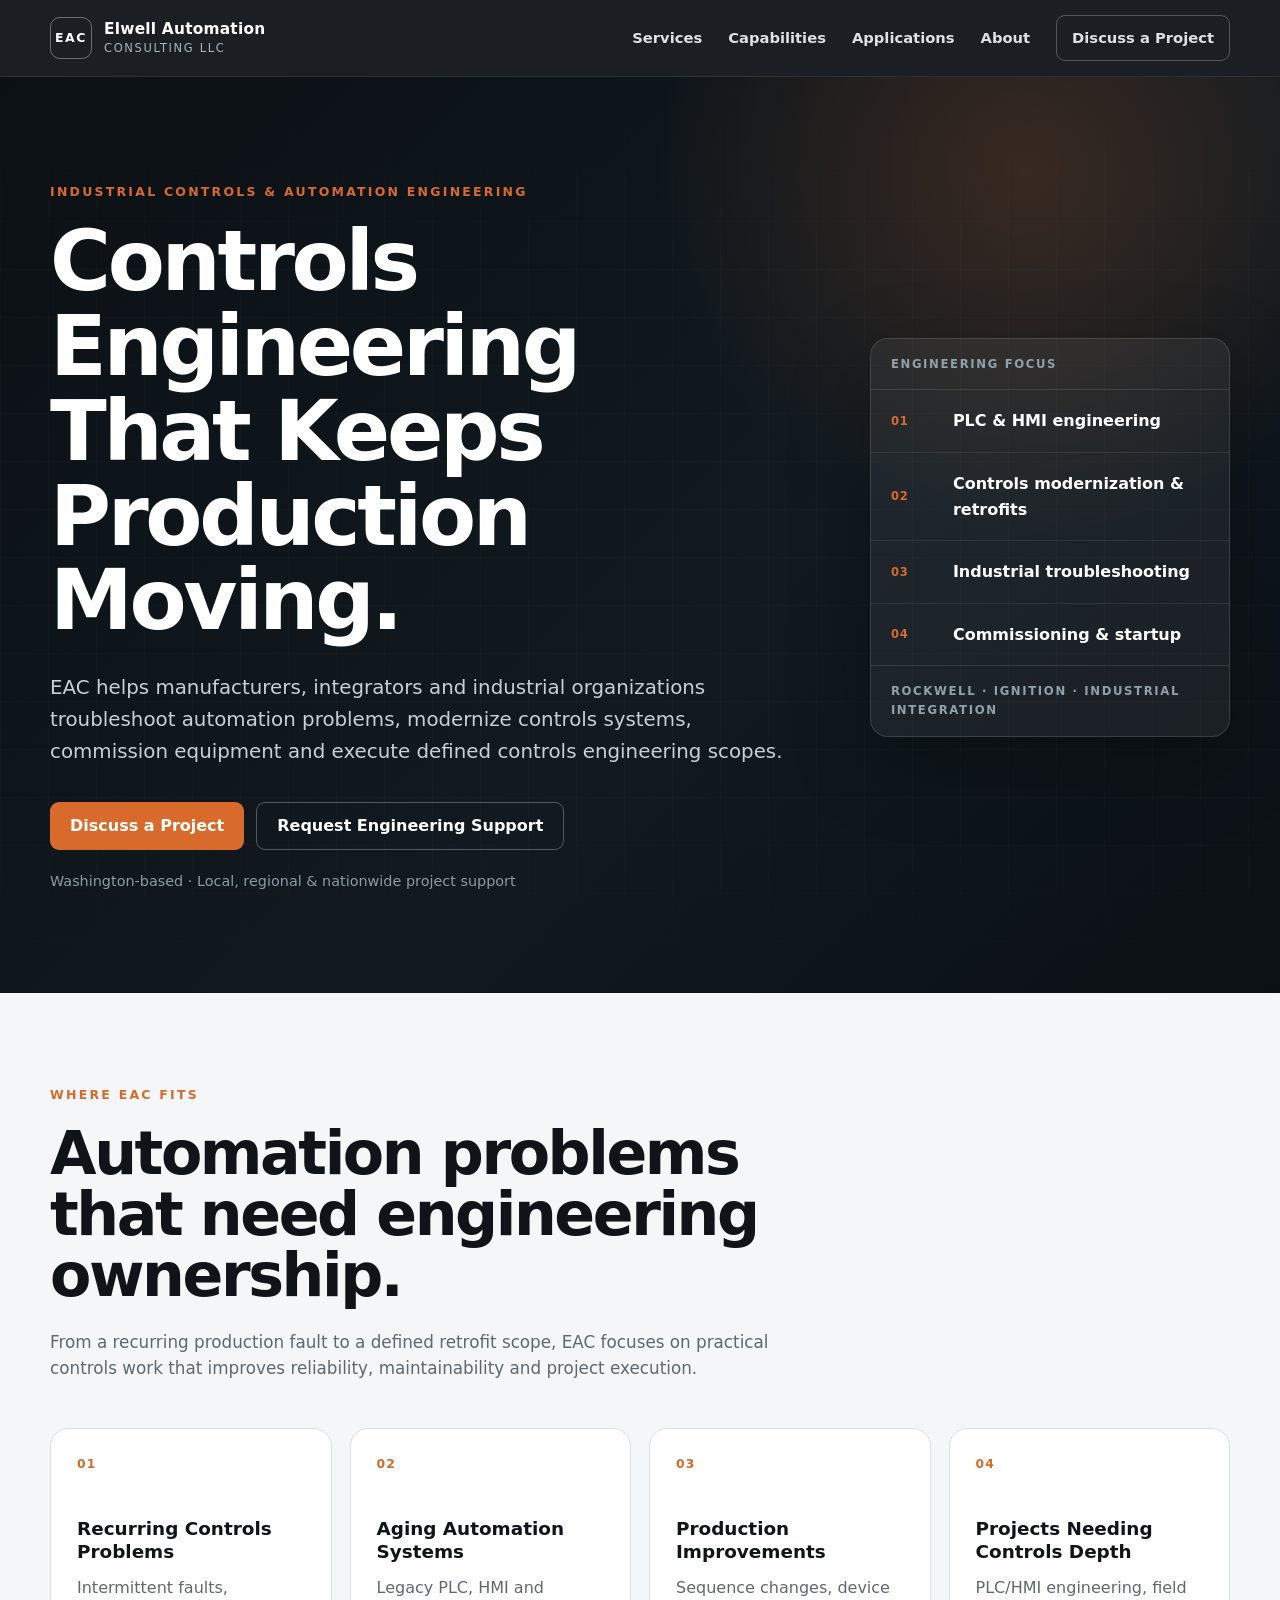
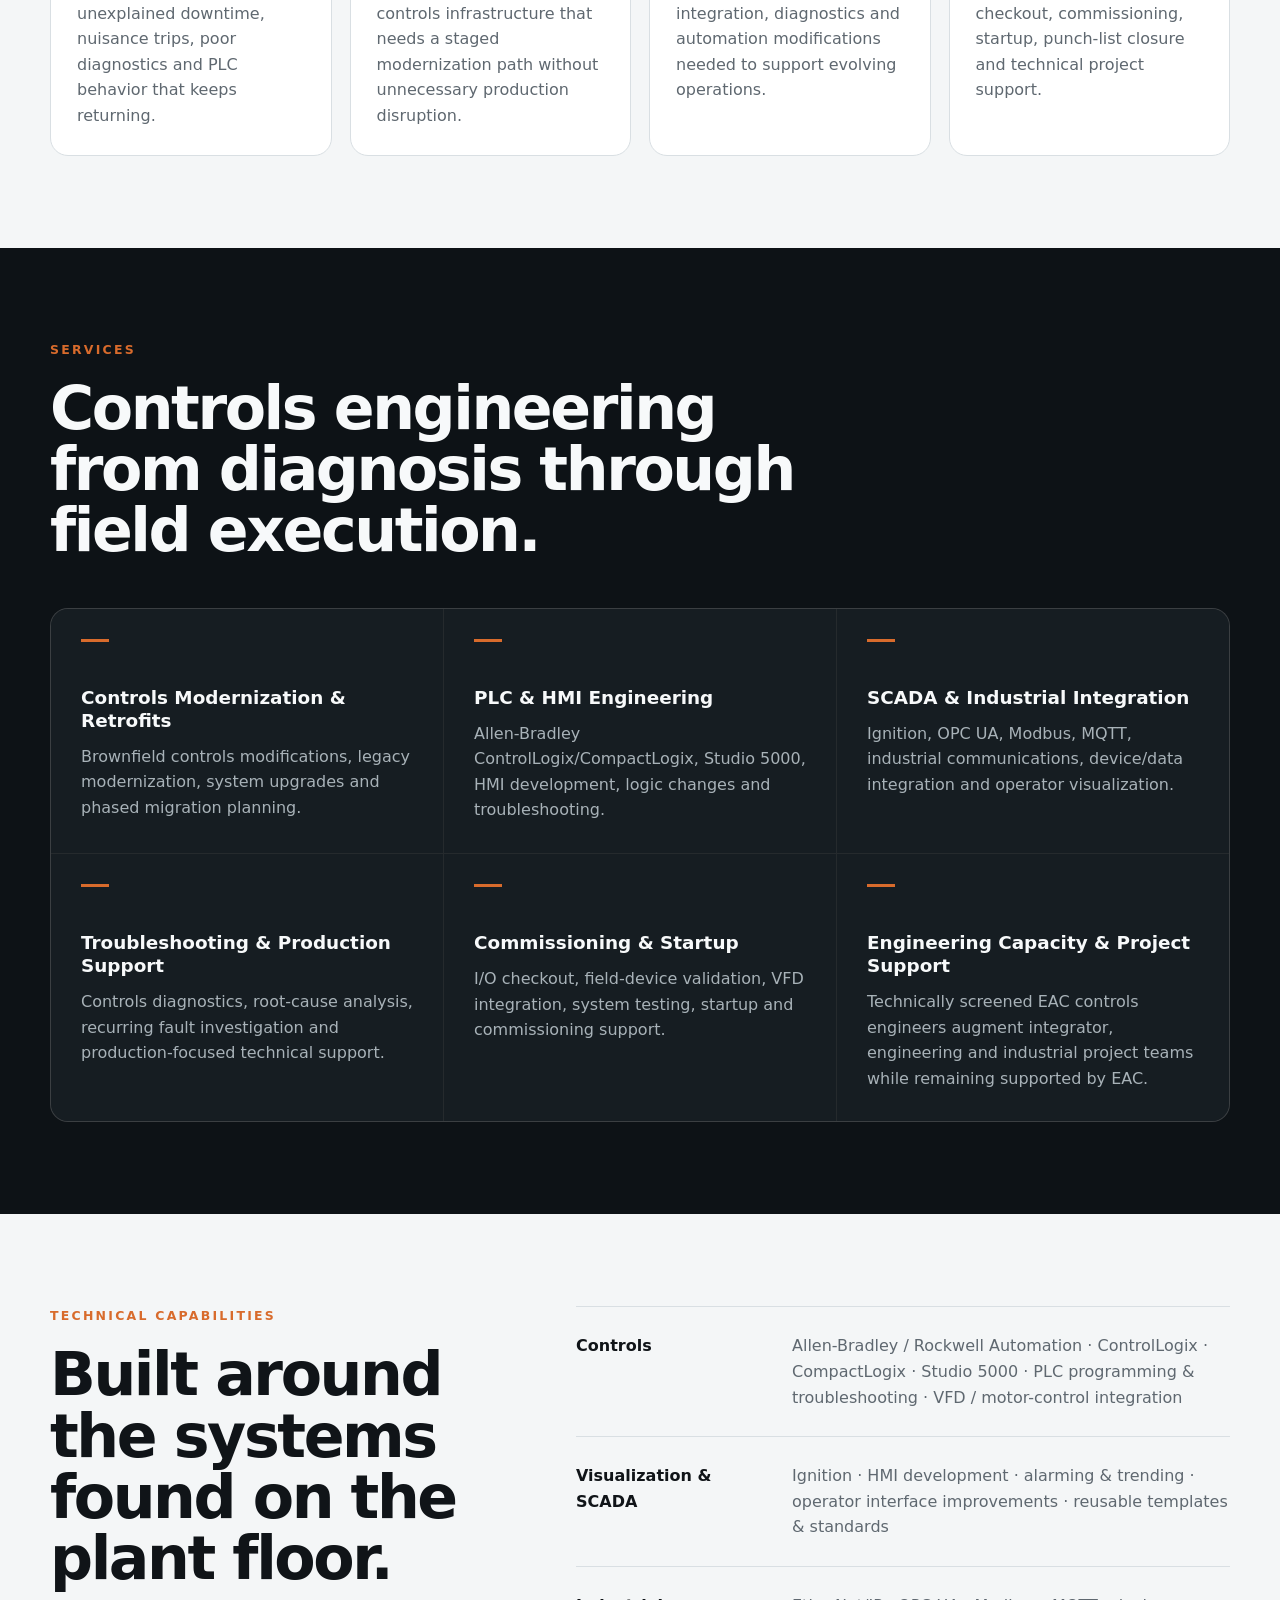
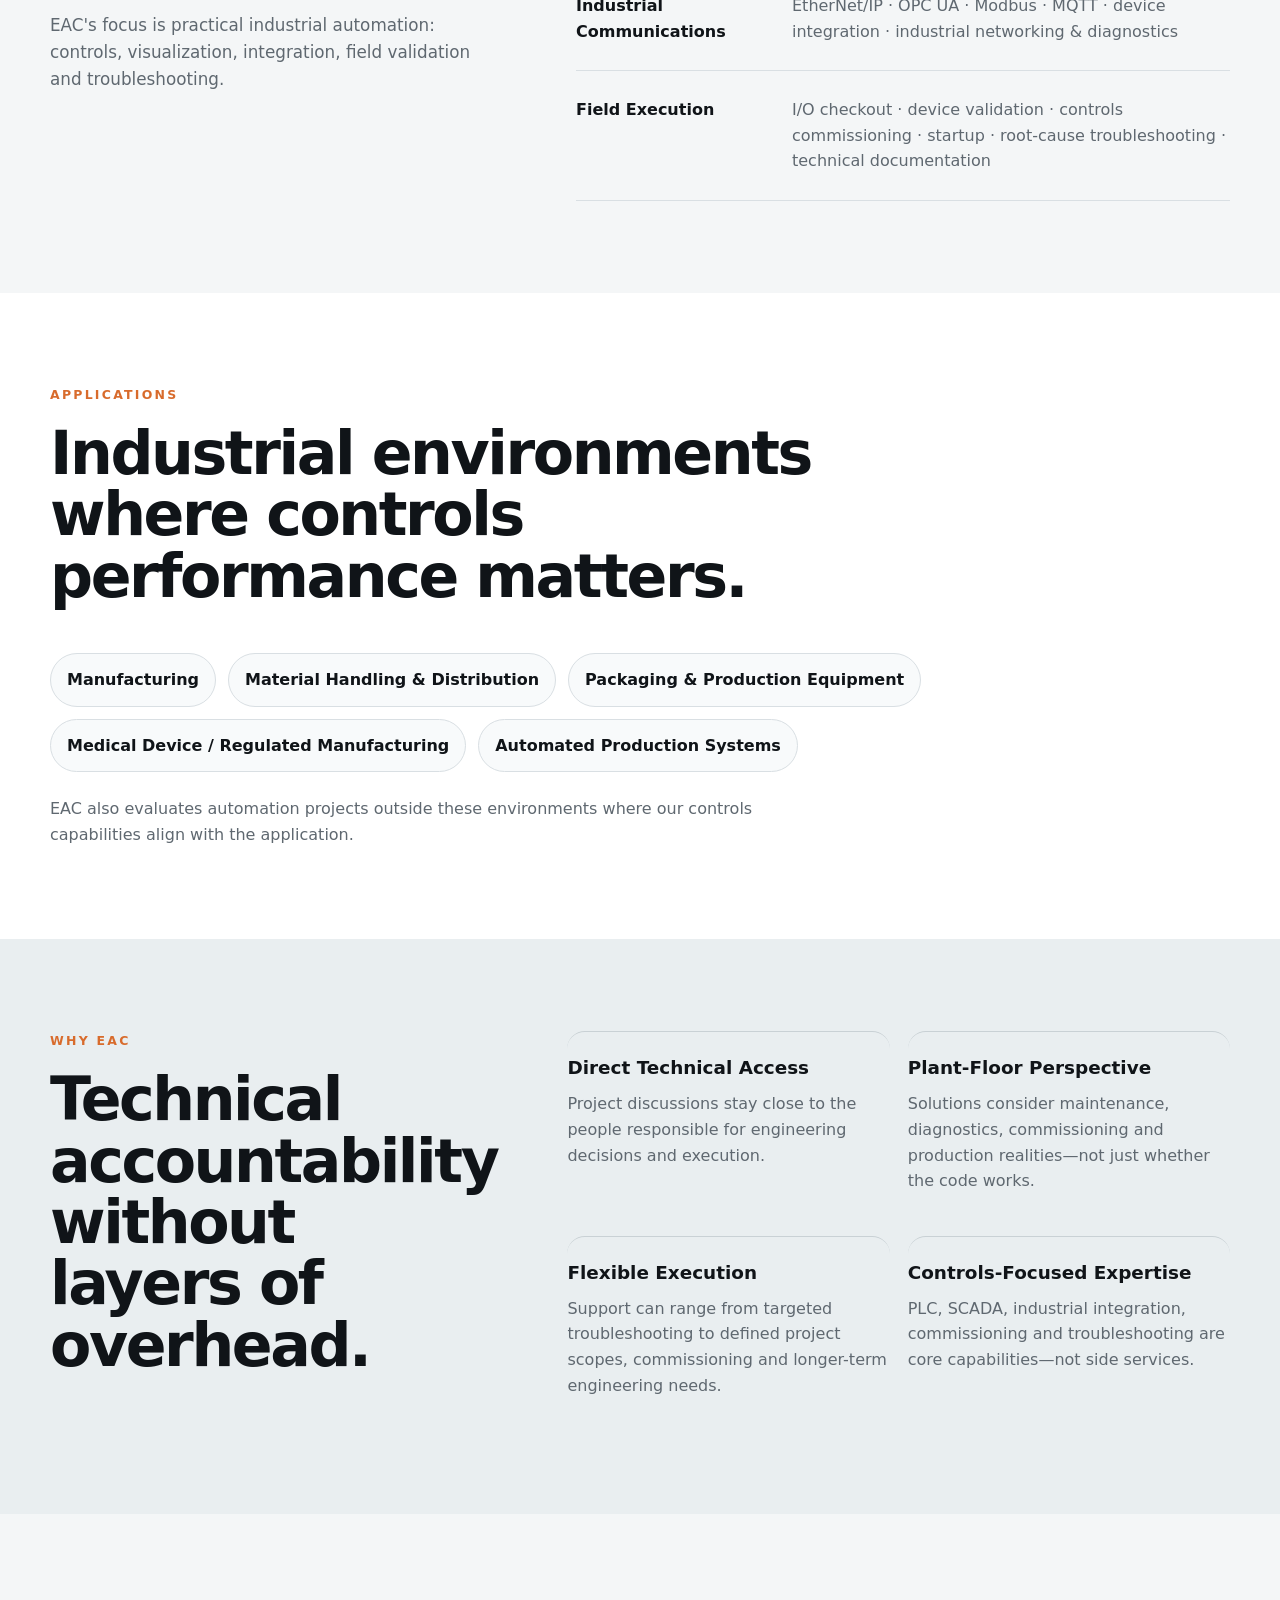
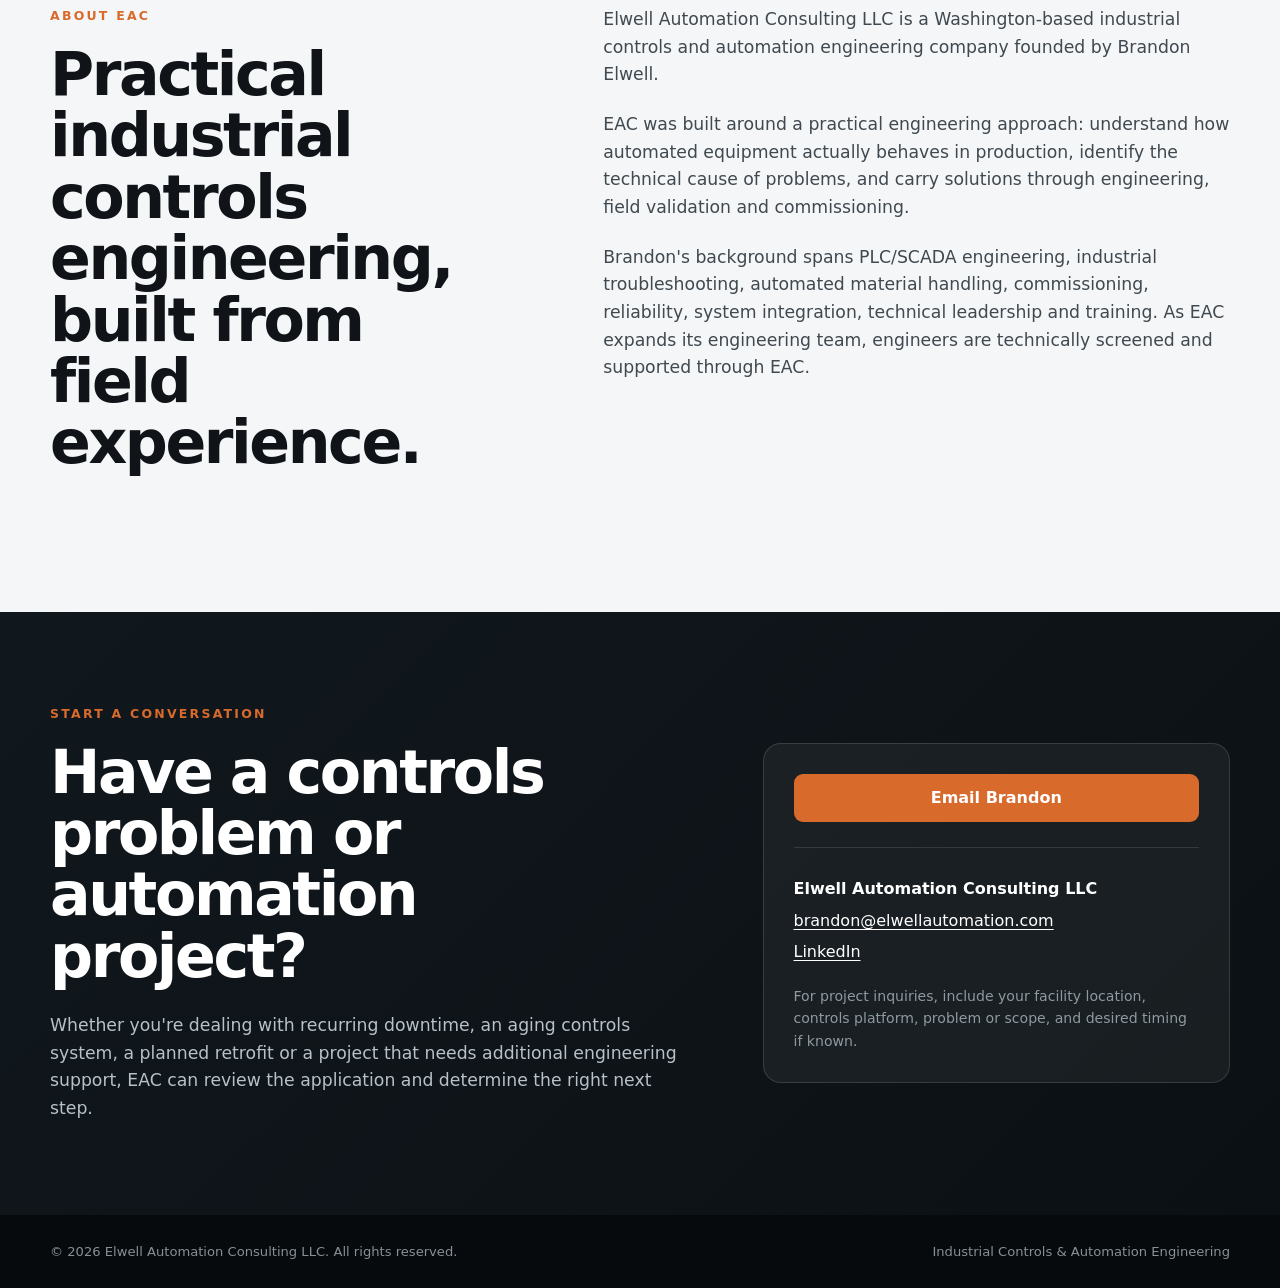
==== index.html @ fee608e1 "Initial EAC website" ====
<!doctype html>
<html lang="en">
<head>
  <meta charset="utf-8" />
  <meta name="viewport" content="width=device-width, initial-scale=1" />
  <title>Elwell Automation Consulting LLC | Industrial Controls & Automation Engineering</title>
  <meta name="description" content="Elwell Automation Consulting LLC provides PLC programming, controls modernization, industrial troubleshooting, SCADA, integration, commissioning, and engineering project support." />
  <meta name="theme-color" content="#101418" />
  <meta property="og:title" content="Elwell Automation Consulting LLC" />
  <meta property="og:description" content="Industrial controls and automation engineering that keeps production moving." />
  <meta property="og:type" content="website" />
  <meta property="og:url" content="https://elwellautomation.com/" />
  <link rel="canonical" href="https://elwellautomation.com/" />
  <link rel="icon" href="assets/favicon.svg" type="image/svg+xml" />
  <link rel="stylesheet" href="styles.css" />
  <script defer src="script.js"></script>
  <script type="application/ld+json">
  {
    "@context": "https://schema.org",
    "@type": "Organization",
    "name": "Elwell Automation Consulting LLC",
    "alternateName": "EAC",
    "url": "https://elwellautomation.com/",
    "email": "brandon@elwellautomation.com",
    "founder": {"@type": "Person", "name": "Brandon Elwell"},
    "description": "Industrial controls and automation engineering company providing PLC, SCADA, troubleshooting, modernization, integration and commissioning support."
  }
  </script>
</head>
<body>
  <a class="skip-link" href="#main">Skip to content</a>

  <header class="site-header" data-header>
    <div class="container nav-wrap">
      <a class="brand" href="#top" aria-label="Elwell Automation Consulting home">
        <span class="brand-mark" aria-hidden="true">EAC</span>
        <span class="brand-copy">
          <strong>Elwell Automation</strong>
          <small>Consulting LLC</small>
        </span>
      </a>

      <button class="nav-toggle" type="button" aria-expanded="false" aria-controls="site-nav" data-nav-toggle>
        <span></span><span></span><span></span>
        <span class="sr-only">Toggle navigation</span>
      </button>

      <nav id="site-nav" class="site-nav" aria-label="Primary navigation" data-nav>
        <a href="#services">Services</a>
        <a href="#capabilities">Capabilities</a>
        <a href="#applications">Applications</a>
        <a href="#about">About</a>
        <a class="nav-cta" href="#contact">Discuss a Project</a>
      </nav>
    </div>
  </header>

  <main id="main">
    <section class="hero" id="top">
      <div class="hero-grid container">
        <div class="hero-copy reveal">
          <p class="eyebrow">Industrial Controls &amp; Automation Engineering</p>
          <h1>Controls Engineering That Keeps Production Moving.</h1>
          <p class="hero-lede">EAC helps manufacturers, integrators and industrial organizations troubleshoot automation problems, modernize controls systems, commission equipment and execute defined controls engineering scopes.</p>
          <div class="hero-actions">
            <a class="button button-primary" href="#contact">Discuss a Project</a>
            <a class="button button-secondary" href="#engineering-support">Request Engineering Support</a>
          </div>
          <p class="hero-note">Washington-based · Local, regional &amp; nationwide project support</p>
        </div>

        <aside class="hero-panel reveal" aria-label="Core engineering focus">
          <div class="panel-kicker">Engineering Focus</div>
          <div class="signal-list">
            <div><span>01</span><p>PLC &amp; HMI engineering</p></div>
            <div><span>02</span><p>Controls modernization &amp; retrofits</p></div>
            <div><span>03</span><p>Industrial troubleshooting</p></div>
            <div><span>04</span><p>Commissioning &amp; startup</p></div>
          </div>
          <div class="panel-footer">Rockwell · Ignition · Industrial Integration</div>
        </aside>
      </div>
    </section>

    <section class="section problems" aria-labelledby="problems-title">
      <div class="container">
        <div class="section-heading reveal">
          <p class="eyebrow">Where EAC Fits</p>
          <h2 id="problems-title">Automation problems that need engineering ownership.</h2>
          <p>From a recurring production fault to a defined retrofit scope, EAC focuses on practical controls work that improves reliability, maintainability and project execution.</p>
        </div>
        <div class="grid grid-4">
          <article class="problem-card reveal">
            <span class="card-number">01</span>
            <h3>Recurring Controls Problems</h3>
            <p>Intermittent faults, unexplained downtime, nuisance trips, poor diagnostics and PLC behavior that keeps returning.</p>
          </article>
          <article class="problem-card reveal">
            <span class="card-number">02</span>
            <h3>Aging Automation Systems</h3>
            <p>Legacy PLC, HMI and controls infrastructure that needs a staged modernization path without unnecessary production disruption.</p>
          </article>
          <article class="problem-card reveal">
            <span class="card-number">03</span>
            <h3>Production Improvements</h3>
            <p>Sequence changes, device integration, diagnostics and automation modifications needed to support evolving operations.</p>
          </article>
          <article class="problem-card reveal">
            <span class="card-number">04</span>
            <h3>Projects Needing Controls Depth</h3>
            <p>PLC/HMI engineering, field checkout, commissioning, startup, punch-list closure and technical project support.</p>
          </article>
        </div>
      </div>
    </section>

    <section class="section section-dark" id="services" aria-labelledby="services-title">
      <div class="container">
        <div class="section-heading reveal">
          <p class="eyebrow">Services</p>
          <h2 id="services-title">Controls engineering from diagnosis through field execution.</h2>
        </div>
        <div class="grid grid-3 services-grid">
          <article class="service-card reveal">
            <h3>Controls Modernization &amp; Retrofits</h3>
            <p>Brownfield controls modifications, legacy modernization, system upgrades and phased migration planning.</p>
          </article>
          <article class="service-card reveal">
            <h3>PLC &amp; HMI Engineering</h3>
            <p>Allen-Bradley ControlLogix/CompactLogix, Studio 5000, HMI development, logic changes and troubleshooting.</p>
          </article>
          <article class="service-card reveal">
            <h3>SCADA &amp; Industrial Integration</h3>
            <p>Ignition, OPC UA, Modbus, MQTT, industrial communications, device/data integration and operator visualization.</p>
          </article>
          <article class="service-card reveal">
            <h3>Troubleshooting &amp; Production Support</h3>
            <p>Controls diagnostics, root-cause analysis, recurring fault investigation and production-focused technical support.</p>
          </article>
          <article class="service-card reveal">
            <h3>Commissioning &amp; Startup</h3>
            <p>I/O checkout, field-device validation, VFD integration, system testing, startup and commissioning support.</p>
          </article>
          <article class="service-card reveal" id="engineering-support">
            <h3>Engineering Capacity &amp; Project Support</h3>
            <p>Technically screened EAC controls engineers augment integrator, engineering and industrial project teams while remaining supported by EAC.</p>
          </article>
        </div>
      </div>
    </section>

    <section class="section" id="capabilities" aria-labelledby="capabilities-title">
      <div class="container capability-layout">
        <div class="section-heading reveal">
          <p class="eyebrow">Technical Capabilities</p>
          <h2 id="capabilities-title">Built around the systems found on the plant floor.</h2>
          <p>EAC's focus is practical industrial automation: controls, visualization, integration, field validation and troubleshooting.</p>
        </div>
        <div class="capability-stack">
          <article class="capability-row reveal">
            <h3>Controls</h3>
            <p>Allen-Bradley / Rockwell Automation · ControlLogix · CompactLogix · Studio 5000 · PLC programming &amp; troubleshooting · VFD / motor-control integration</p>
          </article>
          <article class="capability-row reveal">
            <h3>Visualization &amp; SCADA</h3>
            <p>Ignition · HMI development · alarming &amp; trending · operator interface improvements · reusable templates &amp; standards</p>
          </article>
          <article class="capability-row reveal">
            <h3>Industrial Communications</h3>
            <p>EtherNet/IP · OPC UA · Modbus · MQTT · device integration · industrial networking &amp; diagnostics</p>
          </article>
          <article class="capability-row reveal">
            <h3>Field Execution</h3>
            <p>I/O checkout · device validation · controls commissioning · startup · root-cause troubleshooting · technical documentation</p>
          </article>
        </div>
      </div>
    </section>

    <section class="section applications" id="applications" aria-labelledby="applications-title">
      <div class="container">
        <div class="section-heading reveal">
          <p class="eyebrow">Applications</p>
          <h2 id="applications-title">Industrial environments where controls performance matters.</h2>
        </div>
        <div class="applications-list reveal" role="list">
          <span role="listitem">Manufacturing</span>
          <span role="listitem">Material Handling &amp; Distribution</span>
          <span role="listitem">Packaging &amp; Production Equipment</span>
          <span role="listitem">Medical Device / Regulated Manufacturing</span>
          <span role="listitem">Automated Production Systems</span>
        </div>
        <p class="applications-note reveal">EAC also evaluates automation projects outside these environments where our controls capabilities align with the application.</p>
      </div>
    </section>

    <section class="section section-accent" aria-labelledby="why-title">
      <div class="container why-layout">
        <div class="section-heading reveal">
          <p class="eyebrow">Why EAC</p>
          <h2 id="why-title">Technical accountability without layers of overhead.</h2>
        </div>
        <div class="grid grid-2">
          <article class="why-card reveal"><h3>Direct Technical Access</h3><p>Project discussions stay close to the people responsible for engineering decisions and execution.</p></article>
          <article class="why-card reveal"><h3>Plant-Floor Perspective</h3><p>Solutions consider maintenance, diagnostics, commissioning and production realities—not just whether the code works.</p></article>
          <article class="why-card reveal"><h3>Flexible Execution</h3><p>Support can range from targeted troubleshooting to defined project scopes, commissioning and longer-term engineering needs.</p></article>
          <article class="why-card reveal"><h3>Controls-Focused Expertise</h3><p>PLC, SCADA, industrial integration, commissioning and troubleshooting are core capabilities—not side services.</p></article>
        </div>
      </div>
    </section>

    <section class="section" id="about" aria-labelledby="about-title">
      <div class="container about-layout">
        <div class="section-heading reveal">
          <p class="eyebrow">About EAC</p>
          <h2 id="about-title">Practical industrial controls engineering, built from field experience.</h2>
        </div>
        <div class="about-copy reveal">
          <p>Elwell Automation Consulting LLC is a Washington-based industrial controls and automation engineering company founded by Brandon Elwell.</p>
          <p>EAC was built around a practical engineering approach: understand how automated equipment actually behaves in production, identify the technical cause of problems, and carry solutions through engineering, field validation and commissioning.</p>
          <p>Brandon's background spans PLC/SCADA engineering, industrial troubleshooting, automated material handling, commissioning, reliability, system integration, technical leadership and training. As EAC expands its engineering team, engineers are technically screened and supported through EAC.</p>
        </div>
      </div>
    </section>

    <section class="section contact-section" id="contact" aria-labelledby="contact-title">
      <div class="container contact-layout">
        <div class="contact-copy reveal">
          <p class="eyebrow">Start a Conversation</p>
          <h2 id="contact-title">Have a controls problem or automation project?</h2>
          <p>Whether you're dealing with recurring downtime, an aging controls system, a planned retrofit or a project that needs additional engineering support, EAC can review the application and determine the right next step.</p>
        </div>
        <div class="contact-panel reveal">
          <a class="button button-primary button-wide" href="mailto:brandon@elwellautomation.com?subject=EAC%20Project%20Inquiry">Email Brandon</a>
          <div class="contact-details">
            <p><strong>Elwell Automation Consulting LLC</strong></p>
            <p><a href="mailto:brandon@elwellautomation.com">brandon@elwellautomation.com</a></p>
            <p><a href="https://www.linkedin.com/in/brandonelwell" rel="noopener" target="_blank">LinkedIn</a></p>
          </div>
          <p class="microcopy">For project inquiries, include your facility location, controls platform, problem or scope, and desired timing if known.</p>
        </div>
      </div>
    </section>
  </main>

  <footer class="site-footer">
    <div class="container footer-wrap">
      <p>© <span data-year></span> Elwell Automation Consulting LLC. All rights reserved.</p>
      <p>Industrial Controls &amp; Automation Engineering</p>
    </div>
  </footer>
</body>
</html>
---- styles.css ----
:root {
  --bg: #f4f6f7;
  --surface: #ffffff;
  --ink: #101418;
  --muted: #5f6870;
  --line: #d9dfe3;
  --dark: #0d1216;
  --dark-2: #161d22;
  --accent: #d86b2c;
  --accent-deep: #b6501a;
  --max: 1180px;
  --radius: 18px;
  --shadow: 0 18px 55px rgba(16, 20, 24, .10);
}

* { box-sizing: border-box; }
html { scroll-behavior: smooth; }
body {
  margin: 0;
  font-family: Inter, ui-sans-serif, system-ui, -apple-system, BlinkMacSystemFont, "Segoe UI", sans-serif;
  color: var(--ink);
  background: var(--bg);
  line-height: 1.6;
  -webkit-font-smoothing: antialiased;
}
a { color: inherit; }
img { max-width: 100%; display: block; }
button, input, textarea, select { font: inherit; }

.container { width: min(calc(100% - 40px), var(--max)); margin-inline: auto; }
.section { padding: 92px 0; }
.section-dark { background: var(--dark); color: #f7f9fa; }
.section-accent { background: #e9eef0; }

.skip-link {
  position: fixed; top: 10px; left: 10px; z-index: 9999;
  padding: 10px 14px; background: #fff; transform: translateY(-160%);
  border-radius: 8px;
}
.skip-link:focus { transform: translateY(0); }
.sr-only { position: absolute; width: 1px; height: 1px; padding: 0; margin: -1px; overflow: hidden; clip: rect(0,0,0,0); white-space: nowrap; border: 0; }

.site-header {
  position: sticky; top: 0; z-index: 1000;
  background: rgba(13, 18, 22, .94);
  border-bottom: 1px solid rgba(255,255,255,.08);
  backdrop-filter: blur(14px);
}
.nav-wrap { height: 76px; display: flex; align-items: center; justify-content: space-between; gap: 30px; }
.brand { display: inline-flex; align-items: center; gap: 12px; color: #fff; text-decoration: none; min-width: 0; }
.brand-mark {
  display: grid; place-items: center; width: 42px; height: 42px;
  border: 1px solid rgba(255,255,255,.35); border-radius: 10px;
  font-size: .78rem; font-weight: 800; letter-spacing: .12em;
}
.brand-copy { display: grid; line-height: 1.1; }
.brand-copy strong { font-size: .96rem; letter-spacing: .015em; }
.brand-copy small { margin-top: 4px; color: #aab4bb; font-size: .72rem; letter-spacing: .14em; text-transform: uppercase; }
.site-nav { display: flex; align-items: center; gap: 26px; }
.site-nav a { color: #dbe1e5; text-decoration: none; font-size: .92rem; font-weight: 650; }
.site-nav a:hover { color: #fff; }
.site-nav .nav-cta { padding: 10px 15px; border: 1px solid rgba(255,255,255,.25); border-radius: 9px; }
.nav-toggle { display: none; }

.hero {
  position: relative; overflow: hidden; color: #fff;
  background:
    radial-gradient(circle at 80% 10%, rgba(216,107,44,.20), transparent 28%),
    linear-gradient(135deg, #0b1014 0%, #111a20 58%, #0b1014 100%);
  padding: 105px 0 100px;
}
.hero::after {
  content: ""; position: absolute; inset: 0; pointer-events: none; opacity: .12;
  background-image: linear-gradient(rgba(255,255,255,.12) 1px, transparent 1px), linear-gradient(90deg, rgba(255,255,255,.12) 1px, transparent 1px);
  background-size: 48px 48px;
  mask-image: linear-gradient(to bottom, transparent, black 20%, black 80%, transparent);
}
.hero-grid { position: relative; z-index: 1; display: grid; grid-template-columns: 1.35fr .65fr; gap: 72px; align-items: center; }
.eyebrow { margin: 0 0 18px; color: var(--accent); font-size: .78rem; font-weight: 800; letter-spacing: .18em; text-transform: uppercase; }
.hero h1, .section-heading h2, .contact-copy h2 {
  margin: 0; letter-spacing: -.04em; line-height: 1.02;
}
.hero h1 { max-width: 840px; font-size: clamp(3.1rem, 6.5vw, 6.25rem); }
.hero-lede { max-width: 800px; margin: 28px 0 0; color: #c8d0d5; font-size: clamp(1.04rem, 2vw, 1.24rem); }
.hero-actions { display: flex; flex-wrap: wrap; gap: 12px; margin-top: 34px; }
.hero-note { margin: 20px 0 0; color: #8f9ba3; font-size: .9rem; }

.button {
  display: inline-flex; justify-content: center; align-items: center; min-height: 48px; padding: 0 20px;
  border-radius: 9px; text-decoration: none; font-weight: 800; transition: transform .18s ease, background .18s ease, border-color .18s ease;
}
.button:hover { transform: translateY(-2px); }
.button-primary { background: var(--accent); color: #fff; }
.button-primary:hover { background: var(--accent-deep); }
.button-secondary { border: 1px solid rgba(255,255,255,.28); color: #fff; }
.button-secondary:hover { border-color: rgba(255,255,255,.55); background: rgba(255,255,255,.06); }
.button-wide { width: 100%; }

.hero-panel { background: rgba(255,255,255,.055); border: 1px solid rgba(255,255,255,.13); border-radius: var(--radius); box-shadow: 0 25px 80px rgba(0,0,0,.28); overflow: hidden; }
.panel-kicker, .panel-footer { padding: 16px 20px; color: #91a0a9; font-size: .73rem; font-weight: 800; letter-spacing: .14em; text-transform: uppercase; }
.panel-kicker { border-bottom: 1px solid rgba(255,255,255,.1); }
.panel-footer { border-top: 1px solid rgba(255,255,255,.1); }
.signal-list > div { display: grid; grid-template-columns: 48px 1fr; align-items: center; gap: 14px; padding: 18px 20px; border-bottom: 1px solid rgba(255,255,255,.08); }
.signal-list > div:last-child { border-bottom: 0; }
.signal-list span { color: var(--accent); font-size: .72rem; font-weight: 850; letter-spacing: .08em; }
.signal-list p { margin: 0; font-weight: 720; }

.section-heading { max-width: 820px; margin-bottom: 46px; }
.section-heading h2, .contact-copy h2 { font-size: clamp(2.25rem, 4.7vw, 4.25rem); }
.section-heading > p:last-child { max-width: 720px; margin: 22px 0 0; color: var(--muted); font-size: 1.05rem; }
.section-dark .section-heading > p:last-child { color: #9da8af; }
.grid { display: grid; gap: 18px; }
.grid-4 { grid-template-columns: repeat(4, 1fr); }
.grid-3 { grid-template-columns: repeat(3, 1fr); }
.grid-2 { grid-template-columns: repeat(2, 1fr); }

.problem-card, .service-card, .why-card { border-radius: var(--radius); }
.problem-card { min-height: 260px; padding: 26px; background: var(--surface); border: 1px solid var(--line); }
.card-number { display: block; margin-bottom: 42px; color: var(--accent); font-weight: 900; font-size: .77rem; letter-spacing: .1em; }
.problem-card h3, .service-card h3, .why-card h3 { margin: 0 0 12px; font-size: 1.15rem; line-height: 1.25; }
.problem-card p, .service-card p, .why-card p { margin: 0; color: var(--muted); }

.services-grid { gap: 1px; background: rgba(255,255,255,.1); border: 1px solid rgba(255,255,255,.1); border-radius: var(--radius); overflow: hidden; }
.service-card { border-radius: 0; padding: 30px; background: var(--dark-2); min-height: 225px; }
.service-card::before { content: ""; display: block; width: 28px; height: 3px; margin-bottom: 44px; background: var(--accent); }
.service-card p { color: #a8b2b8; }

.capability-layout { display: grid; grid-template-columns: .8fr 1.2fr; gap: 90px; align-items: start; }
.capability-layout .section-heading { position: sticky; top: 120px; margin-bottom: 0; }
.capability-stack { border-top: 1px solid var(--line); }
.capability-row { display: grid; grid-template-columns: 190px 1fr; gap: 26px; padding: 26px 0; border-bottom: 1px solid var(--line); }
.capability-row h3 { margin: 0; font-size: 1rem; }
.capability-row p { margin: 0; color: var(--muted); }

.applications { background: #fff; }
.applications-list { display: flex; flex-wrap: wrap; gap: 12px; }
.applications-list span { padding: 13px 16px; border: 1px solid var(--line); border-radius: 999px; background: #f8fafb; font-weight: 750; }
.applications-note { max-width: 780px; margin: 24px 0 0; color: var(--muted); }

.why-layout { display: grid; grid-template-columns: .8fr 1.2fr; gap: 70px; }
.why-card { padding: 24px 0; border-top: 1px solid #c9d1d5; }

.about-layout { display: grid; grid-template-columns: .85fr 1.15fr; gap: 90px; align-items: start; }
.about-copy { max-width: 760px; font-size: 1.08rem; }
.about-copy p { margin: 0 0 22px; color: #404950; }

.contact-section { color: #fff; background: linear-gradient(135deg, #11181d, #0b1014); }
.contact-layout { display: grid; grid-template-columns: 1.15fr .85fr; gap: 80px; align-items: center; }
.contact-copy p:last-child { max-width: 700px; margin: 25px 0 0; color: #b7c1c7; font-size: 1.08rem; }
.contact-panel { padding: 30px; background: rgba(255,255,255,.055); border: 1px solid rgba(255,255,255,.13); border-radius: var(--radius); }
.contact-details { margin-top: 25px; padding-top: 22px; border-top: 1px solid rgba(255,255,255,.12); }
.contact-details p { margin: 6px 0; }
.contact-details a { color: #fff; text-underline-offset: 3px; }
.microcopy { margin: 20px 0 0; color: #8e9aa2; font-size: .88rem; }

.site-footer { padding: 26px 0; background: #070a0c; color: #859098; }
.footer-wrap { display: flex; justify-content: space-between; gap: 20px; font-size: .82rem; }
.footer-wrap p { margin: 0; }

.reveal { opacity: 0; transform: translateY(12px); transition: opacity .55s ease, transform .55s ease; }
.reveal.is-visible { opacity: 1; transform: none; }
@media (prefers-reduced-motion: reduce) {
  html { scroll-behavior: auto; }
  .reveal { opacity: 1; transform: none; transition: none; }
  .button { transition: none; }
}

@media (max-width: 980px) {
  .hero-grid, .capability-layout, .why-layout, .about-layout, .contact-layout { grid-template-columns: 1fr; gap: 50px; }
  .hero-panel { max-width: 620px; }
  .grid-4, .grid-3 { grid-template-columns: repeat(2, 1fr); }
  .capability-layout .section-heading { position: static; }
}

@media (max-width: 760px) {
  .container { width: min(calc(100% - 28px), var(--max)); }
  .section { padding: 72px 0; }
  .hero { padding: 78px 0 72px; }
  .hero h1 { font-size: clamp(2.65rem, 14vw, 4.5rem); }
  .brand-copy small { display: none; }
  .nav-toggle {
    display: grid; width: 44px; height: 44px; padding: 10px; place-content: center; gap: 5px;
    border: 1px solid rgba(255,255,255,.18); border-radius: 9px; background: transparent; color: #fff;
  }
  .nav-toggle span:not(.sr-only) { width: 20px; height: 2px; background: currentColor; }
  .site-nav {
    position: absolute; top: 76px; left: 14px; right: 14px; display: none; flex-direction: column; align-items: stretch; gap: 0;
    padding: 12px; border: 1px solid rgba(255,255,255,.12); border-radius: 12px; background: #11181d; box-shadow: var(--shadow);
  }
  .site-nav.is-open { display: flex; }
  .site-nav a { padding: 12px; }
  .site-nav .nav-cta { margin-top: 6px; text-align: center; }
  .grid-4, .grid-3, .grid-2 { grid-template-columns: 1fr; }
  .problem-card { min-height: auto; }
  .card-number, .service-card::before { margin-bottom: 28px; }
  .capability-row { grid-template-columns: 1fr; gap: 8px; }
  .footer-wrap { flex-direction: column; }
}
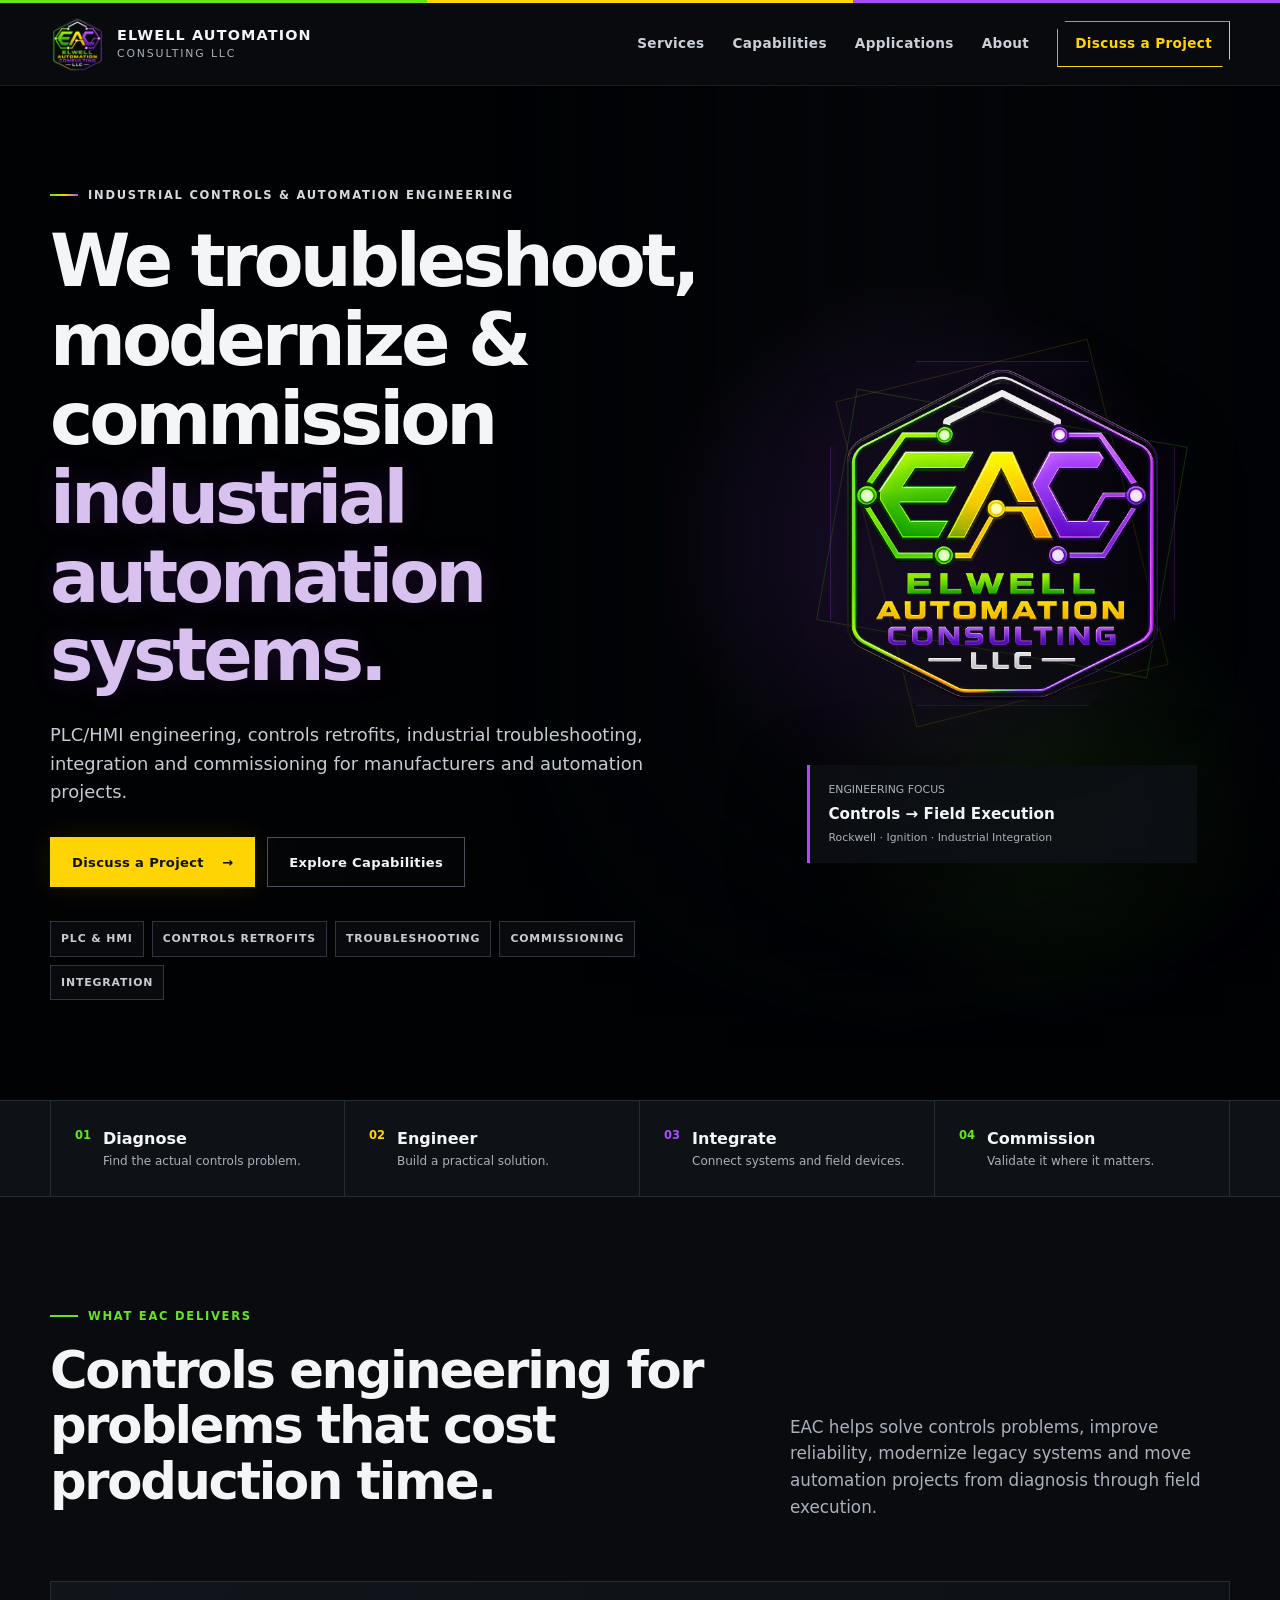
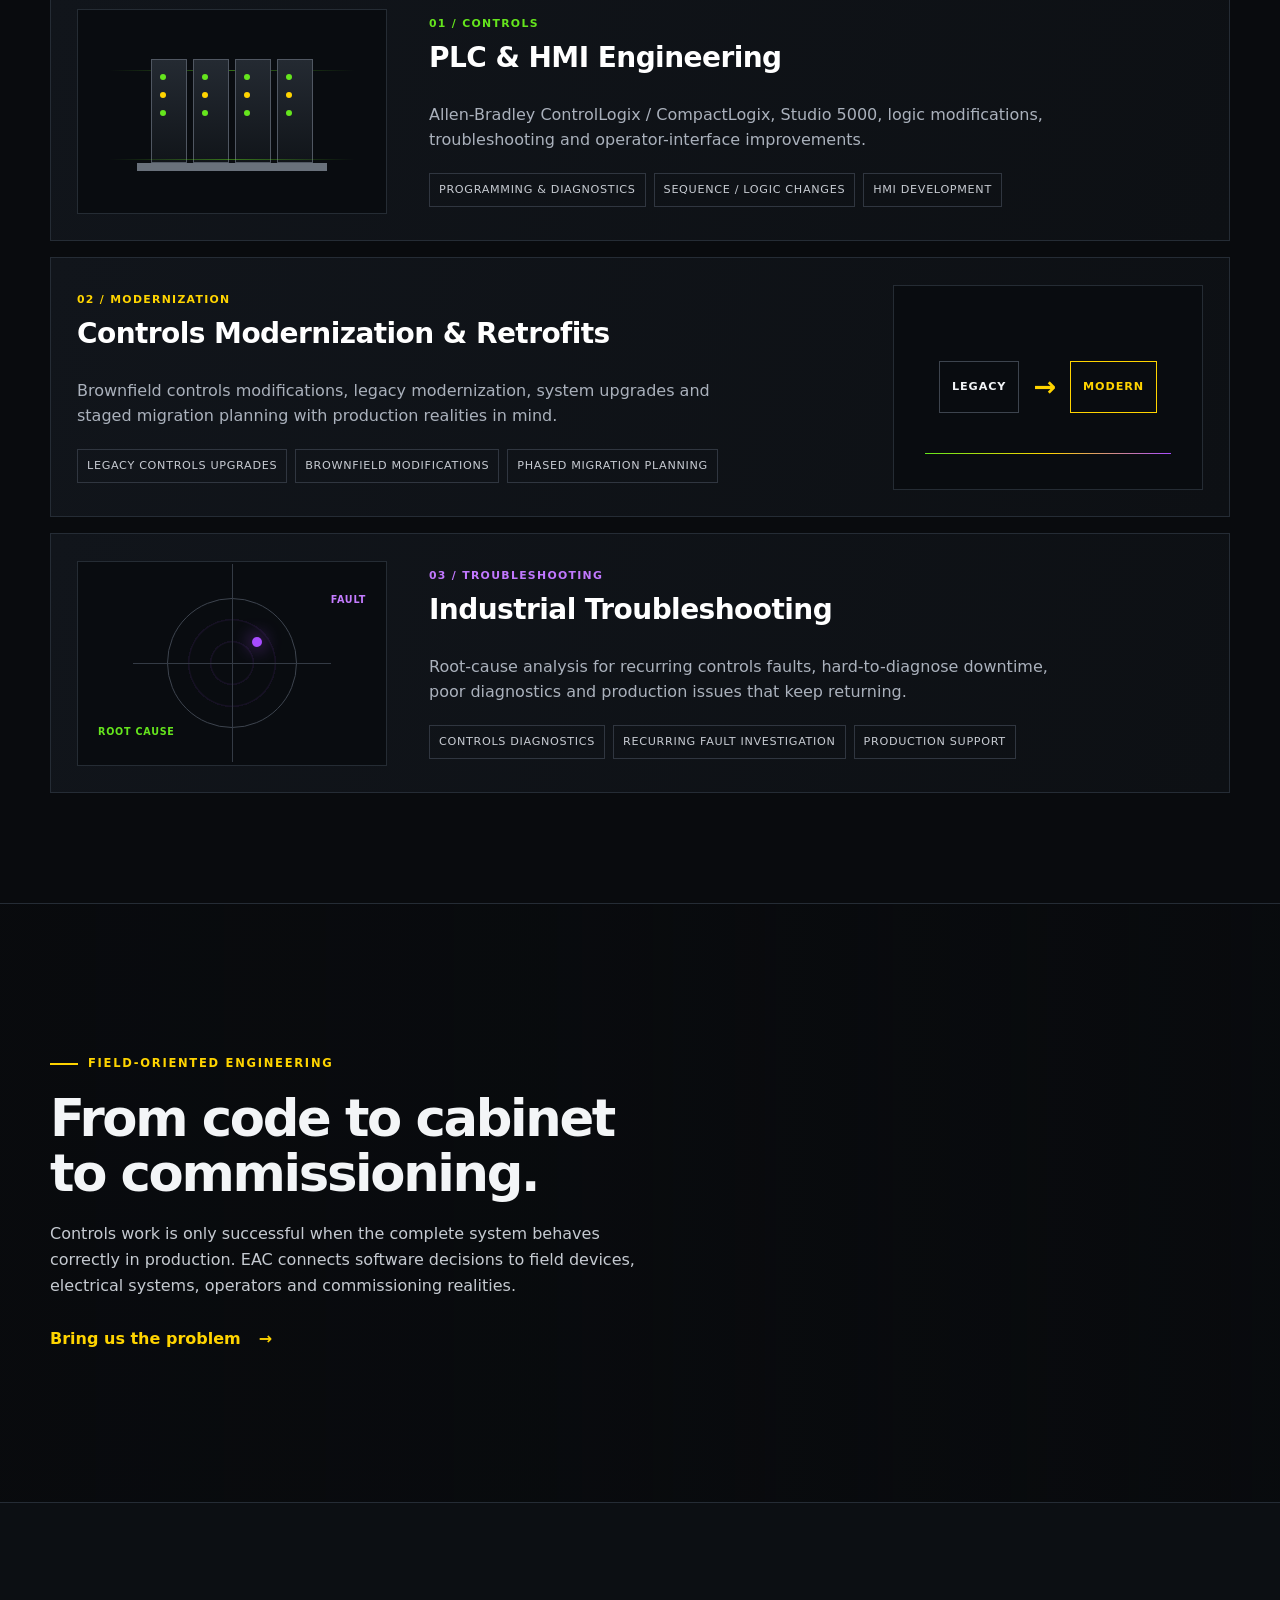
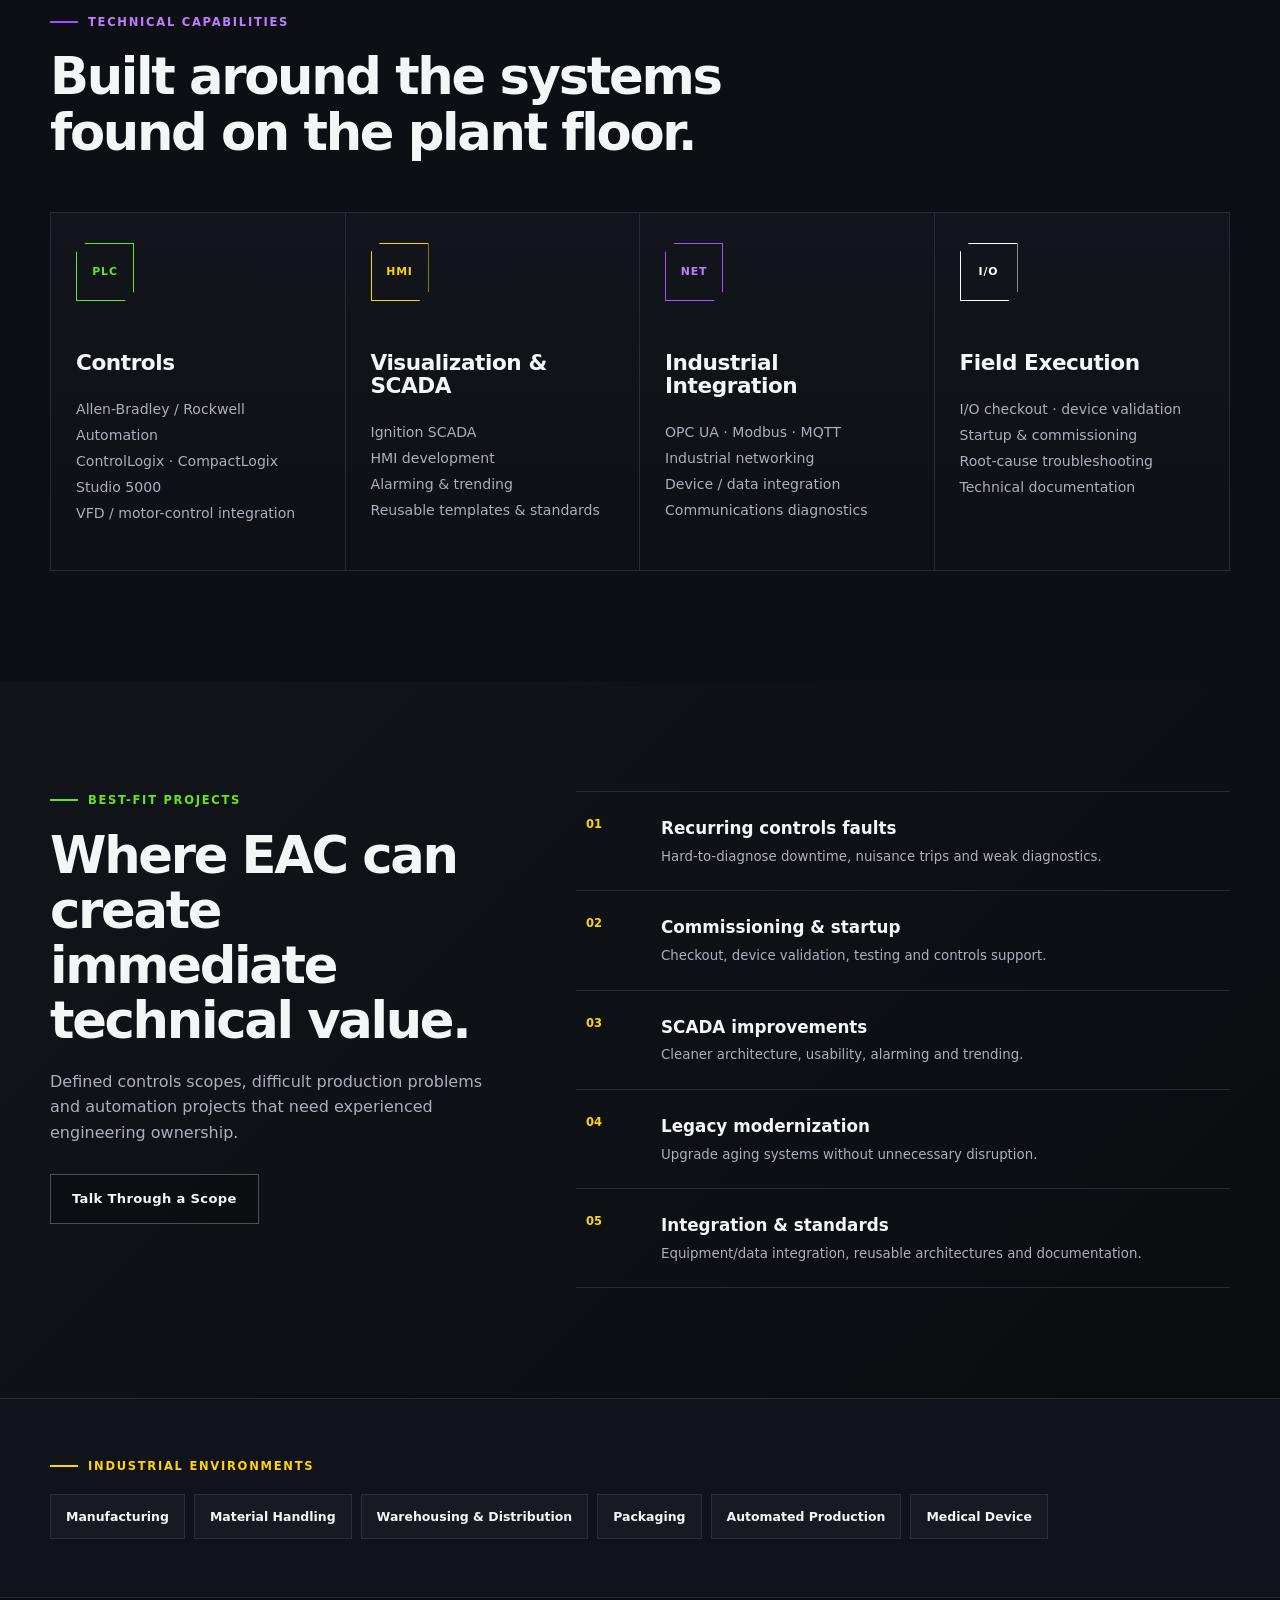
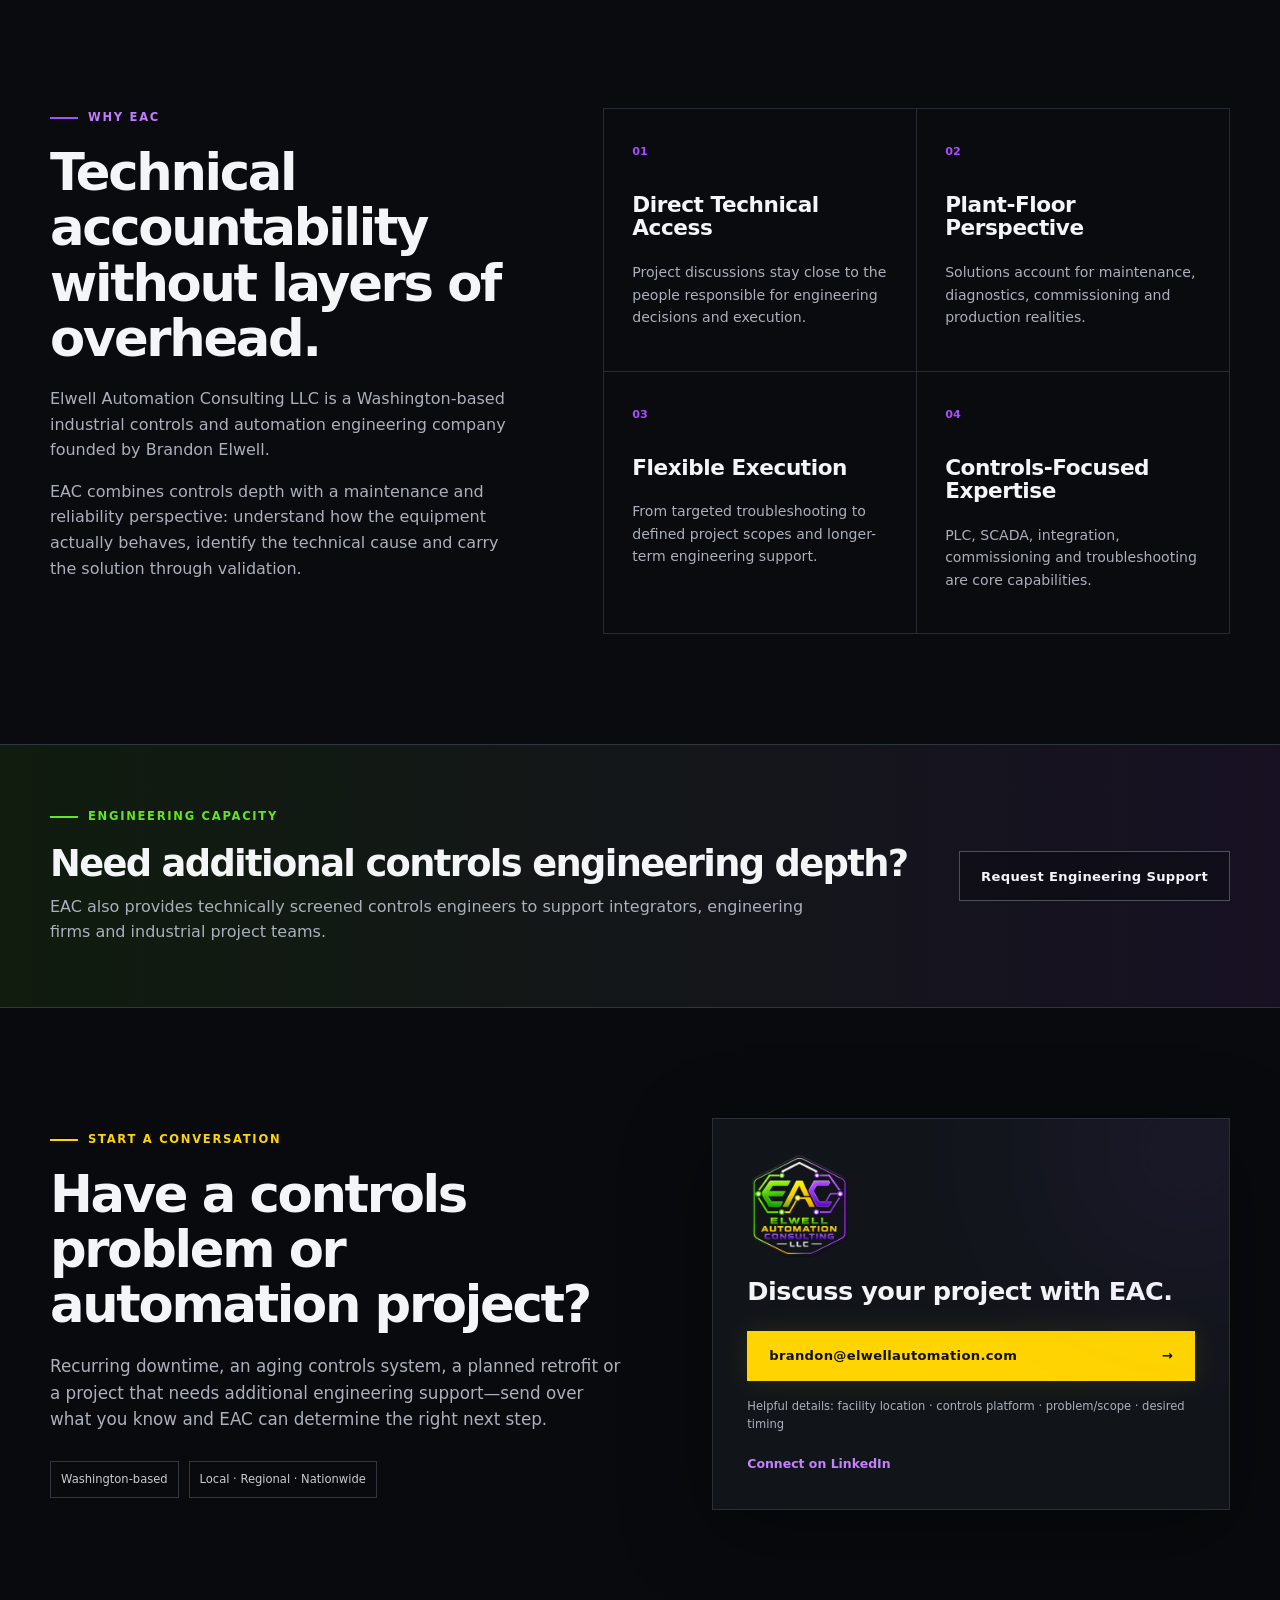
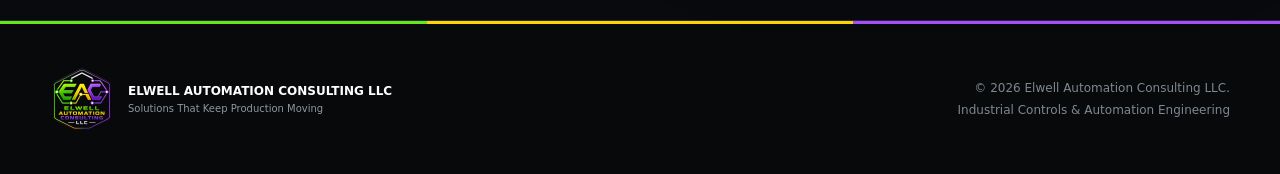
==== commit 76e0fe8d: "EAC website V2 visual redesign" ====
--- a/index.html
+++ b/index.html
@@ -4,250 +4,99 @@
   <meta charset="utf-8" />
   <meta name="viewport" content="width=device-width, initial-scale=1" />
   <title>Elwell Automation Consulting LLC | Industrial Controls & Automation Engineering</title>
-  <meta name="description" content="Elwell Automation Consulting LLC provides PLC programming, controls modernization, industrial troubleshooting, SCADA, integration, commissioning, and engineering project support." />
-  <meta name="theme-color" content="#101418" />
+  <meta name="description" content="EAC provides PLC/HMI engineering, controls modernization, industrial troubleshooting, system integration and commissioning for manufacturers and industrial automation projects." />
+  <meta name="theme-color" content="#090b0e" />
   <meta property="og:title" content="Elwell Automation Consulting LLC" />
   <meta property="og:description" content="Industrial controls and automation engineering that keeps production moving." />
   <meta property="og:type" content="website" />
   <meta property="og:url" content="https://elwellautomation.com/" />
   <link rel="canonical" href="https://elwellautomation.com/" />
-  <link rel="icon" href="assets/favicon.svg" type="image/svg+xml" />
+  <link rel="icon" href="assets/eac-logo.png" type="image/png" />
   <link rel="stylesheet" href="styles.css" />
   <script defer src="script.js"></script>
   <script type="application/ld+json">
-  {
-    "@context": "https://schema.org",
-    "@type": "Organization",
-    "name": "Elwell Automation Consulting LLC",
-    "alternateName": "EAC",
-    "url": "https://elwellautomation.com/",
-    "email": "brandon@elwellautomation.com",
-    "founder": {"@type": "Person", "name": "Brandon Elwell"},
-    "description": "Industrial controls and automation engineering company providing PLC, SCADA, troubleshooting, modernization, integration and commissioning support."
-  }
+  {"@context":"https://schema.org","@type":"Organization","name":"Elwell Automation Consulting LLC","alternateName":"EAC","url":"https://elwellautomation.com/","email":"brandon@elwellautomation.com","founder":{"@type":"Person","name":"Brandon Elwell"},"description":"Industrial controls and automation engineering company providing PLC/HMI engineering, SCADA, troubleshooting, modernization, integration and commissioning support."}
   </script>
 </head>
 <body>
-  <a class="skip-link" href="#main">Skip to content</a>
+<a class="skip-link" href="#main">Skip to content</a>
+<header class="site-header" data-header>
+  <div class="brand-stripe" aria-hidden="true"><i></i><i></i><i></i></div>
+  <div class="container nav-wrap">
+    <a class="brand" href="#top" aria-label="Elwell Automation Consulting home">
+      <img src="assets/eac-logo.png" alt="" />
+      <span><strong>ELWELL AUTOMATION</strong><small>CONSULTING LLC</small></span>
+    </a>
+    <button class="nav-toggle" type="button" aria-expanded="false" aria-controls="site-nav" data-nav-toggle><span></span><span></span><span></span><span class="sr-only">Toggle navigation</span></button>
+    <nav id="site-nav" class="site-nav" aria-label="Primary navigation" data-nav>
+      <a href="#services">Services</a><a href="#capabilities">Capabilities</a><a href="#applications">Applications</a><a href="#about">About</a><a class="nav-cta" href="#contact">Discuss a Project</a>
+    </nav>
+  </div>
+</header>
 
-  <header class="site-header" data-header>
-    <div class="container nav-wrap">
-      <a class="brand" href="#top" aria-label="Elwell Automation Consulting home">
-        <span class="brand-mark" aria-hidden="true">EAC</span>
-        <span class="brand-copy">
-          <strong>Elwell Automation</strong>
-          <small>Consulting LLC</small>
-        </span>
-      </a>
+<main id="main">
+<section class="hero" id="top">
+  <div class="hero-photo" aria-hidden="true"></div>
+  <div class="hero-grid-overlay" aria-hidden="true"></div>
+  <div class="container hero-layout">
+    <div class="hero-copy reveal">
+      <p class="eyebrow"><span></span>Industrial Controls &amp; Automation Engineering</p>
+      <h1>We troubleshoot, modernize &amp; commission <em>industrial automation systems.</em></h1>
+      <p class="hero-lede">PLC/HMI engineering, controls retrofits, industrial troubleshooting, integration and commissioning for manufacturers and automation projects.</p>
+      <div class="hero-actions"><a class="button button-primary" href="#contact">Discuss a Project <b>→</b></a><a class="button button-ghost" href="#services">Explore Capabilities</a></div>
+      <div class="hero-tags"><span>PLC &amp; HMI</span><span>Controls Retrofits</span><span>Troubleshooting</span><span>Commissioning</span><span>Integration</span></div>
+    </div>
+    <div class="hero-visual reveal">
+      <div class="logo-stage"><div class="circuit circuit-a"></div><div class="circuit circuit-b"></div><img src="assets/eac-logo.png" alt="Elwell Automation Consulting LLC" /></div>
+      <div class="tech-chip"><small>ENGINEERING FOCUS</small><strong>Controls → Field Execution</strong><span>Rockwell · Ignition · Industrial Integration</span></div>
+    </div>
+  </div>
+</section>
 
-      <button class="nav-toggle" type="button" aria-expanded="false" aria-controls="site-nav" data-nav-toggle>
-        <span></span><span></span><span></span>
-        <span class="sr-only">Toggle navigation</span>
-      </button>
+<section class="signal-bar" aria-label="Primary services"><div class="container signal-grid"><div><b>01</b><span>Diagnose</span><small>Find the actual controls problem.</small></div><div><b>02</b><span>Engineer</span><small>Build a practical solution.</small></div><div><b>03</b><span>Integrate</span><small>Connect systems and field devices.</small></div><div><b>04</b><span>Commission</span><small>Validate it where it matters.</small></div></div></section>
 
-      <nav id="site-nav" class="site-nav" aria-label="Primary navigation" data-nav>
-        <a href="#services">Services</a>
-        <a href="#capabilities">Capabilities</a>
-        <a href="#applications">Applications</a>
-        <a href="#about">About</a>
-        <a class="nav-cta" href="#contact">Discuss a Project</a>
-      </nav>
+<section class="section intro" id="services">
+  <div class="container">
+    <div class="section-heading split-heading reveal"><div><p class="eyebrow green"><span></span>What EAC Delivers</p><h2>Controls engineering for problems that cost production time.</h2></div><p>EAC helps solve controls problems, improve reliability, modernize legacy systems and move automation projects from diagnosis through field execution.</p></div>
+    <div class="service-showcase">
+      <article class="service-feature reveal"><div class="service-art plc-art"><span class="rack"></span><i></i><i></i><i></i><i></i></div><div><p class="service-num">01 / CONTROLS</p><h3>PLC &amp; HMI Engineering</h3><p>Allen-Bradley ControlLogix / CompactLogix, Studio 5000, logic modifications, troubleshooting and operator-interface improvements.</p><ul><li>Programming &amp; diagnostics</li><li>Sequence / logic changes</li><li>HMI development</li></ul></div></article>
+      <article class="service-feature reveal"><div class="service-art retrofit-art"><span>LEGACY</span><b>→</b><span>MODERN</span><div class="trace"></div></div><div><p class="service-num yellow">02 / MODERNIZATION</p><h3>Controls Modernization &amp; Retrofits</h3><p>Brownfield controls modifications, legacy modernization, system upgrades and staged migration planning with production realities in mind.</p><ul><li>Legacy controls upgrades</li><li>Brownfield modifications</li><li>Phased migration planning</li></ul></div></article>
+      <article class="service-feature reveal"><div class="service-art diagnostic-art"><div class="scope"><i></i></div><span>FAULT</span><span>ROOT CAUSE</span></div><div><p class="service-num purple">03 / TROUBLESHOOTING</p><h3>Industrial Troubleshooting</h3><p>Root-cause analysis for recurring controls faults, hard-to-diagnose downtime, poor diagnostics and production issues that keep returning.</p><ul><li>Controls diagnostics</li><li>Recurring fault investigation</li><li>Production support</li></ul></div></article>
     </div>
-  </header>
+  </div>
+</section>
 
-  <main id="main">
-    <section class="hero" id="top">
-      <div class="hero-grid container">
-        <div class="hero-copy reveal">
-          <p class="eyebrow">Industrial Controls &amp; Automation Engineering</p>
-          <h1>Controls Engineering That Keeps Production Moving.</h1>
-          <p class="hero-lede">EAC helps manufacturers, integrators and industrial organizations troubleshoot automation problems, modernize controls systems, commission equipment and execute defined controls engineering scopes.</p>
-          <div class="hero-actions">
-            <a class="button button-primary" href="#contact">Discuss a Project</a>
-            <a class="button button-secondary" href="#engineering-support">Request Engineering Support</a>
-          </div>
-          <p class="hero-note">Washington-based · Local, regional &amp; nationwide project support</p>
-        </div>
+<section class="photo-break">
+  <div class="photo-break-image" role="img" aria-label="Industrial automation control panel with electronic modules and wiring"></div>
+  <div class="container photo-break-content reveal"><p class="eyebrow yellow"><span></span>Field-Oriented Engineering</p><h2>From code to cabinet to commissioning.</h2><p>Controls work is only successful when the complete system behaves correctly in production. EAC connects software decisions to field devices, electrical systems, operators and commissioning realities.</p><a href="#contact" class="text-link">Bring us the problem <b>→</b></a></div>
+</section>
 
-        <aside class="hero-panel reveal" aria-label="Core engineering focus">
-          <div class="panel-kicker">Engineering Focus</div>
-          <div class="signal-list">
-            <div><span>01</span><p>PLC &amp; HMI engineering</p></div>
-            <div><span>02</span><p>Controls modernization &amp; retrofits</p></div>
-            <div><span>03</span><p>Industrial troubleshooting</p></div>
-            <div><span>04</span><p>Commissioning &amp; startup</p></div>
-          </div>
-          <div class="panel-footer">Rockwell · Ignition · Industrial Integration</div>
-        </aside>
-      </div>
-    </section>
+<section class="section capabilities" id="capabilities">
+  <div class="container">
+    <div class="section-heading reveal"><p class="eyebrow purple"><span></span>Technical Capabilities</p><h2>Built around the systems found on the plant floor.</h2></div>
+    <div class="capability-grid">
+      <article class="cap-card reveal"><span class="cap-icon">PLC</span><h3>Controls</h3><p>Allen-Bradley / Rockwell Automation<br>ControlLogix · CompactLogix<br>Studio 5000<br>VFD / motor-control integration</p></article>
+      <article class="cap-card reveal"><span class="cap-icon yellow-icon">HMI</span><h3>Visualization &amp; SCADA</h3><p>Ignition SCADA<br>HMI development<br>Alarming &amp; trending<br>Reusable templates &amp; standards</p></article>
+      <article class="cap-card reveal"><span class="cap-icon purple-icon">NET</span><h3>Industrial Integration</h3><p>OPC UA · Modbus · MQTT<br>Industrial networking<br>Device / data integration<br>Communications diagnostics</p></article>
+      <article class="cap-card reveal"><span class="cap-icon tri-icon">I/O</span><h3>Field Execution</h3><p>I/O checkout · device validation<br>Startup &amp; commissioning<br>Root-cause troubleshooting<br>Technical documentation</p></article>
+    </div>
+  </div>
+</section>
 
-    <section class="section problems" aria-labelledby="problems-title">
-      <div class="container">
-        <div class="section-heading reveal">
-          <p class="eyebrow">Where EAC Fits</p>
-          <h2 id="problems-title">Automation problems that need engineering ownership.</h2>
-          <p>From a recurring production fault to a defined retrofit scope, EAC focuses on practical controls work that improves reliability, maintainability and project execution.</p>
-        </div>
-        <div class="grid grid-4">
-          <article class="problem-card reveal">
-            <span class="card-number">01</span>
-            <h3>Recurring Controls Problems</h3>
-            <p>Intermittent faults, unexplained downtime, nuisance trips, poor diagnostics and PLC behavior that keeps returning.</p>
-          </article>
-          <article class="problem-card reveal">
-            <span class="card-number">02</span>
-            <h3>Aging Automation Systems</h3>
-            <p>Legacy PLC, HMI and controls infrastructure that needs a staged modernization path without unnecessary production disruption.</p>
-          </article>
-          <article class="problem-card reveal">
-            <span class="card-number">03</span>
-            <h3>Production Improvements</h3>
-            <p>Sequence changes, device integration, diagnostics and automation modifications needed to support evolving operations.</p>
-          </article>
-          <article class="problem-card reveal">
-            <span class="card-number">04</span>
-            <h3>Projects Needing Controls Depth</h3>
-            <p>PLC/HMI engineering, field checkout, commissioning, startup, punch-list closure and technical project support.</p>
-          </article>
-        </div>
-      </div>
-    </section>
+<section class="section projects" id="applications">
+  <div class="container project-layout">
+    <div class="project-copy reveal"><p class="eyebrow green"><span></span>Best-Fit Projects</p><h2>Where EAC can create immediate technical value.</h2><p>Defined controls scopes, difficult production problems and automation projects that need experienced engineering ownership.</p><a class="button button-secondary" href="#contact">Talk Through a Scope</a></div>
+    <div class="project-list reveal"><div><b>01</b><span><strong>Recurring controls faults</strong><small>Hard-to-diagnose downtime, nuisance trips and weak diagnostics.</small></span></div><div><b>02</b><span><strong>Commissioning &amp; startup</strong><small>Checkout, device validation, testing and controls support.</small></span></div><div><b>03</b><span><strong>SCADA improvements</strong><small>Cleaner architecture, usability, alarming and trending.</small></span></div><div><b>04</b><span><strong>Legacy modernization</strong><small>Upgrade aging systems without unnecessary disruption.</small></span></div><div><b>05</b><span><strong>Integration &amp; standards</strong><small>Equipment/data integration, reusable architectures and documentation.</small></span></div></div>
+  </div>
+</section>
 
-    <section class="section section-dark" id="services" aria-labelledby="services-title">
-      <div class="container">
-        <div class="section-heading reveal">
-          <p class="eyebrow">Services</p>
-          <h2 id="services-title">Controls engineering from diagnosis through field execution.</h2>
-        </div>
-        <div class="grid grid-3 services-grid">
-          <article class="service-card reveal">
-            <h3>Controls Modernization &amp; Retrofits</h3>
-            <p>Brownfield controls modifications, legacy modernization, system upgrades and phased migration planning.</p>
-          </article>
-          <article class="service-card reveal">
-            <h3>PLC &amp; HMI Engineering</h3>
-            <p>Allen-Bradley ControlLogix/CompactLogix, Studio 5000, HMI development, logic changes and troubleshooting.</p>
-          </article>
-          <article class="service-card reveal">
-            <h3>SCADA &amp; Industrial Integration</h3>
-            <p>Ignition, OPC UA, Modbus, MQTT, industrial communications, device/data integration and operator visualization.</p>
-          </article>
-          <article class="service-card reveal">
-            <h3>Troubleshooting &amp; Production Support</h3>
-            <p>Controls diagnostics, root-cause analysis, recurring fault investigation and production-focused technical support.</p>
-          </article>
-          <article class="service-card reveal">
-            <h3>Commissioning &amp; Startup</h3>
-            <p>I/O checkout, field-device validation, VFD integration, system testing, startup and commissioning support.</p>
-          </article>
-          <article class="service-card reveal" id="engineering-support">
-            <h3>Engineering Capacity &amp; Project Support</h3>
-            <p>Technically screened EAC controls engineers augment integrator, engineering and industrial project teams while remaining supported by EAC.</p>
-          </article>
-        </div>
-      </div>
-    </section>
+<section class="industries"><div class="container"><p class="eyebrow yellow reveal"><span></span>Industrial Environments</p><div class="industry-track reveal"><span>Manufacturing</span><span>Material Handling</span><span>Warehousing &amp; Distribution</span><span>Packaging</span><span>Automated Production</span><span>Medical Device</span></div></div></section>
 
-    <section class="section" id="capabilities" aria-labelledby="capabilities-title">
-      <div class="container capability-layout">
-        <div class="section-heading reveal">
-          <p class="eyebrow">Technical Capabilities</p>
-          <h2 id="capabilities-title">Built around the systems found on the plant floor.</h2>
-          <p>EAC's focus is practical industrial automation: controls, visualization, integration, field validation and troubleshooting.</p>
-        </div>
-        <div class="capability-stack">
-          <article class="capability-row reveal">
-            <h3>Controls</h3>
-            <p>Allen-Bradley / Rockwell Automation · ControlLogix · CompactLogix · Studio 5000 · PLC programming &amp; troubleshooting · VFD / motor-control integration</p>
-          </article>
-          <article class="capability-row reveal">
-            <h3>Visualization &amp; SCADA</h3>
-            <p>Ignition · HMI development · alarming &amp; trending · operator interface improvements · reusable templates &amp; standards</p>
-          </article>
-          <article class="capability-row reveal">
-            <h3>Industrial Communications</h3>
-            <p>EtherNet/IP · OPC UA · Modbus · MQTT · device integration · industrial networking &amp; diagnostics</p>
-          </article>
-          <article class="capability-row reveal">
-            <h3>Field Execution</h3>
-            <p>I/O checkout · device validation · controls commissioning · startup · root-cause troubleshooting · technical documentation</p>
-          </article>
-        </div>
-      </div>
-    </section>
+<section class="section why" id="about"><div class="container why-grid"><div class="why-copy reveal"><p class="eyebrow purple"><span></span>Why EAC</p><h2>Technical accountability without layers of overhead.</h2><p>Elwell Automation Consulting LLC is a Washington-based industrial controls and automation engineering company founded by Brandon Elwell.</p><p>EAC combines controls depth with a maintenance and reliability perspective: understand how the equipment actually behaves, identify the technical cause and carry the solution through validation.</p></div><div class="why-points"><article class="reveal"><b>01</b><h3>Direct Technical Access</h3><p>Project discussions stay close to the people responsible for engineering decisions and execution.</p></article><article class="reveal"><b>02</b><h3>Plant-Floor Perspective</h3><p>Solutions account for maintenance, diagnostics, commissioning and production realities.</p></article><article class="reveal"><b>03</b><h3>Flexible Execution</h3><p>From targeted troubleshooting to defined project scopes and longer-term engineering support.</p></article><article class="reveal"><b>04</b><h3>Controls-Focused Expertise</h3><p>PLC, SCADA, integration, commissioning and troubleshooting are core capabilities.</p></article></div></div></section>
 
-    <section class="section applications" id="applications" aria-labelledby="applications-title">
-      <div class="container">
-        <div class="section-heading reveal">
-          <p class="eyebrow">Applications</p>
-          <h2 id="applications-title">Industrial environments where controls performance matters.</h2>
-        </div>
-        <div class="applications-list reveal" role="list">
-          <span role="listitem">Manufacturing</span>
-          <span role="listitem">Material Handling &amp; Distribution</span>
-          <span role="listitem">Packaging &amp; Production Equipment</span>
-          <span role="listitem">Medical Device / Regulated Manufacturing</span>
-          <span role="listitem">Automated Production Systems</span>
-        </div>
-        <p class="applications-note reveal">EAC also evaluates automation projects outside these environments where our controls capabilities align with the application.</p>
-      </div>
-    </section>
+<section class="engineering-support"><div class="container support-grid reveal"><div><p class="eyebrow green"><span></span>Engineering Capacity</p><h2>Need additional controls engineering depth?</h2><p>EAC also provides technically screened controls engineers to support integrators, engineering firms and industrial project teams.</p></div><a class="button button-ghost" href="#contact">Request Engineering Support</a></div></section>
 
-    <section class="section section-accent" aria-labelledby="why-title">
-      <div class="container why-layout">
-        <div class="section-heading reveal">
-          <p class="eyebrow">Why EAC</p>
-          <h2 id="why-title">Technical accountability without layers of overhead.</h2>
-        </div>
-        <div class="grid grid-2">
-          <article class="why-card reveal"><h3>Direct Technical Access</h3><p>Project discussions stay close to the people responsible for engineering decisions and execution.</p></article>
-          <article class="why-card reveal"><h3>Plant-Floor Perspective</h3><p>Solutions consider maintenance, diagnostics, commissioning and production realities—not just whether the code works.</p></article>
-          <article class="why-card reveal"><h3>Flexible Execution</h3><p>Support can range from targeted troubleshooting to defined project scopes, commissioning and longer-term engineering needs.</p></article>
-          <article class="why-card reveal"><h3>Controls-Focused Expertise</h3><p>PLC, SCADA, industrial integration, commissioning and troubleshooting are core capabilities—not side services.</p></article>
-        </div>
-      </div>
-    </section>
-
-    <section class="section" id="about" aria-labelledby="about-title">
-      <div class="container about-layout">
-        <div class="section-heading reveal">
-          <p class="eyebrow">About EAC</p>
-          <h2 id="about-title">Practical industrial controls engineering, built from field experience.</h2>
-        </div>
-        <div class="about-copy reveal">
-          <p>Elwell Automation Consulting LLC is a Washington-based industrial controls and automation engineering company founded by Brandon Elwell.</p>
-          <p>EAC was built around a practical engineering approach: understand how automated equipment actually behaves in production, identify the technical cause of problems, and carry solutions through engineering, field validation and commissioning.</p>
-          <p>Brandon's background spans PLC/SCADA engineering, industrial troubleshooting, automated material handling, commissioning, reliability, system integration, technical leadership and training. As EAC expands its engineering team, engineers are technically screened and supported through EAC.</p>
-        </div>
-      </div>
-    </section>
-
-    <section class="section contact-section" id="contact" aria-labelledby="contact-title">
-      <div class="container contact-layout">
-        <div class="contact-copy reveal">
-          <p class="eyebrow">Start a Conversation</p>
-          <h2 id="contact-title">Have a controls problem or automation project?</h2>
-          <p>Whether you're dealing with recurring downtime, an aging controls system, a planned retrofit or a project that needs additional engineering support, EAC can review the application and determine the right next step.</p>
-        </div>
-        <div class="contact-panel reveal">
-          <a class="button button-primary button-wide" href="mailto:brandon@elwellautomation.com?subject=EAC%20Project%20Inquiry">Email Brandon</a>
-          <div class="contact-details">
-            <p><strong>Elwell Automation Consulting LLC</strong></p>
-            <p><a href="mailto:brandon@elwellautomation.com">brandon@elwellautomation.com</a></p>
-            <p><a href="https://www.linkedin.com/in/brandonelwell" rel="noopener" target="_blank">LinkedIn</a></p>
-          </div>
-          <p class="microcopy">For project inquiries, include your facility location, controls platform, problem or scope, and desired timing if known.</p>
-        </div>
-      </div>
-    </section>
-  </main>
-
-  <footer class="site-footer">
-    <div class="container footer-wrap">
-      <p>© <span data-year></span> Elwell Automation Consulting LLC. All rights reserved.</p>
-      <p>Industrial Controls &amp; Automation Engineering</p>
-    </div>
-  </footer>
-</body>
-</html>
+<section class="section contact-section" id="contact"><div class="container contact-grid"><div class="contact-copy reveal"><p class="eyebrow yellow"><span></span>Start a Conversation</p><h2>Have a controls problem or automation project?</h2><p>Recurring downtime, an aging controls system, a planned retrofit or a project that needs additional engineering support—send over what you know and EAC can determine the right next step.</p><div class="contact-meta"><span>Washington-based</span><span>Local · Regional · Nationwide</span></div></div><div class="contact-panel reveal"><img src="assets/eac-logo.png" alt="" /><h3>Discuss your project with EAC.</h3><a class="button button-primary button-wide" href="mailto:brandon@elwellautomation.com?subject=EAC%20Project%20Inquiry">brandon@elwellautomation.com <b>→</b></a><p>Helpful details: facility location · controls platform · problem/scope · desired timing</p><a class="linkedin" href="https://www.linkedin.com/in/brandonelwell" rel="noopener" target="_blank">Connect on LinkedIn</a></div></div></section>
+</main>
+<footer class="site-footer"><div class="brand-stripe" aria-hidden="true"><i></i><i></i><i></i></div><div class="container footer-wrap"><div class="footer-brand"><img src="assets/eac-logo.png" alt="" /><span><strong>ELWELL AUTOMATION CONSULTING LLC</strong><small>Solutions That Keep Production Moving</small></span></div><div><p>© <span data-year></span> Elwell Automation Consulting LLC.</p><p>Industrial Controls &amp; Automation Engineering</p></div></div></footer>
+</body></html>
--- a/styles.css
+++ b/styles.css
@@ -1,198 +1 @@
-:root {
-  --bg: #f4f6f7;
-  --surface: #ffffff;
-  --ink: #101418;
-  --muted: #5f6870;
-  --line: #d9dfe3;
-  --dark: #0d1216;
-  --dark-2: #161d22;
-  --accent: #d86b2c;
-  --accent-deep: #b6501a;
-  --max: 1180px;
-  --radius: 18px;
-  --shadow: 0 18px 55px rgba(16, 20, 24, .10);
-}
-
-* { box-sizing: border-box; }
-html { scroll-behavior: smooth; }
-body {
-  margin: 0;
-  font-family: Inter, ui-sans-serif, system-ui, -apple-system, BlinkMacSystemFont, "Segoe UI", sans-serif;
-  color: var(--ink);
-  background: var(--bg);
-  line-height: 1.6;
-  -webkit-font-smoothing: antialiased;
-}
-a { color: inherit; }
-img { max-width: 100%; display: block; }
-button, input, textarea, select { font: inherit; }
-
-.container { width: min(calc(100% - 40px), var(--max)); margin-inline: auto; }
-.section { padding: 92px 0; }
-.section-dark { background: var(--dark); color: #f7f9fa; }
-.section-accent { background: #e9eef0; }
-
-.skip-link {
-  position: fixed; top: 10px; left: 10px; z-index: 9999;
-  padding: 10px 14px; background: #fff; transform: translateY(-160%);
-  border-radius: 8px;
-}
-.skip-link:focus { transform: translateY(0); }
-.sr-only { position: absolute; width: 1px; height: 1px; padding: 0; margin: -1px; overflow: hidden; clip: rect(0,0,0,0); white-space: nowrap; border: 0; }
-
-.site-header {
-  position: sticky; top: 0; z-index: 1000;
-  background: rgba(13, 18, 22, .94);
-  border-bottom: 1px solid rgba(255,255,255,.08);
-  backdrop-filter: blur(14px);
-}
-.nav-wrap { height: 76px; display: flex; align-items: center; justify-content: space-between; gap: 30px; }
-.brand { display: inline-flex; align-items: center; gap: 12px; color: #fff; text-decoration: none; min-width: 0; }
-.brand-mark {
-  display: grid; place-items: center; width: 42px; height: 42px;
-  border: 1px solid rgba(255,255,255,.35); border-radius: 10px;
-  font-size: .78rem; font-weight: 800; letter-spacing: .12em;
-}
-.brand-copy { display: grid; line-height: 1.1; }
-.brand-copy strong { font-size: .96rem; letter-spacing: .015em; }
-.brand-copy small { margin-top: 4px; color: #aab4bb; font-size: .72rem; letter-spacing: .14em; text-transform: uppercase; }
-.site-nav { display: flex; align-items: center; gap: 26px; }
-.site-nav a { color: #dbe1e5; text-decoration: none; font-size: .92rem; font-weight: 650; }
-.site-nav a:hover { color: #fff; }
-.site-nav .nav-cta { padding: 10px 15px; border: 1px solid rgba(255,255,255,.25); border-radius: 9px; }
-.nav-toggle { display: none; }
-
-.hero {
-  position: relative; overflow: hidden; color: #fff;
-  background:
-    radial-gradient(circle at 80% 10%, rgba(216,107,44,.20), transparent 28%),
-    linear-gradient(135deg, #0b1014 0%, #111a20 58%, #0b1014 100%);
-  padding: 105px 0 100px;
-}
-.hero::after {
-  content: ""; position: absolute; inset: 0; pointer-events: none; opacity: .12;
-  background-image: linear-gradient(rgba(255,255,255,.12) 1px, transparent 1px), linear-gradient(90deg, rgba(255,255,255,.12) 1px, transparent 1px);
-  background-size: 48px 48px;
-  mask-image: linear-gradient(to bottom, transparent, black 20%, black 80%, transparent);
-}
-.hero-grid { position: relative; z-index: 1; display: grid; grid-template-columns: 1.35fr .65fr; gap: 72px; align-items: center; }
-.eyebrow { margin: 0 0 18px; color: var(--accent); font-size: .78rem; font-weight: 800; letter-spacing: .18em; text-transform: uppercase; }
-.hero h1, .section-heading h2, .contact-copy h2 {
-  margin: 0; letter-spacing: -.04em; line-height: 1.02;
-}
-.hero h1 { max-width: 840px; font-size: clamp(3.1rem, 6.5vw, 6.25rem); }
-.hero-lede { max-width: 800px; margin: 28px 0 0; color: #c8d0d5; font-size: clamp(1.04rem, 2vw, 1.24rem); }
-.hero-actions { display: flex; flex-wrap: wrap; gap: 12px; margin-top: 34px; }
-.hero-note { margin: 20px 0 0; color: #8f9ba3; font-size: .9rem; }
-
-.button {
-  display: inline-flex; justify-content: center; align-items: center; min-height: 48px; padding: 0 20px;
-  border-radius: 9px; text-decoration: none; font-weight: 800; transition: transform .18s ease, background .18s ease, border-color .18s ease;
-}
-.button:hover { transform: translateY(-2px); }
-.button-primary { background: var(--accent); color: #fff; }
-.button-primary:hover { background: var(--accent-deep); }
-.button-secondary { border: 1px solid rgba(255,255,255,.28); color: #fff; }
-.button-secondary:hover { border-color: rgba(255,255,255,.55); background: rgba(255,255,255,.06); }
-.button-wide { width: 100%; }
-
-.hero-panel { background: rgba(255,255,255,.055); border: 1px solid rgba(255,255,255,.13); border-radius: var(--radius); box-shadow: 0 25px 80px rgba(0,0,0,.28); overflow: hidden; }
-.panel-kicker, .panel-footer { padding: 16px 20px; color: #91a0a9; font-size: .73rem; font-weight: 800; letter-spacing: .14em; text-transform: uppercase; }
-.panel-kicker { border-bottom: 1px solid rgba(255,255,255,.1); }
-.panel-footer { border-top: 1px solid rgba(255,255,255,.1); }
-.signal-list > div { display: grid; grid-template-columns: 48px 1fr; align-items: center; gap: 14px; padding: 18px 20px; border-bottom: 1px solid rgba(255,255,255,.08); }
-.signal-list > div:last-child { border-bottom: 0; }
-.signal-list span { color: var(--accent); font-size: .72rem; font-weight: 850; letter-spacing: .08em; }
-.signal-list p { margin: 0; font-weight: 720; }
-
-.section-heading { max-width: 820px; margin-bottom: 46px; }
-.section-heading h2, .contact-copy h2 { font-size: clamp(2.25rem, 4.7vw, 4.25rem); }
-.section-heading > p:last-child { max-width: 720px; margin: 22px 0 0; color: var(--muted); font-size: 1.05rem; }
-.section-dark .section-heading > p:last-child { color: #9da8af; }
-.grid { display: grid; gap: 18px; }
-.grid-4 { grid-template-columns: repeat(4, 1fr); }
-.grid-3 { grid-template-columns: repeat(3, 1fr); }
-.grid-2 { grid-template-columns: repeat(2, 1fr); }
-
-.problem-card, .service-card, .why-card { border-radius: var(--radius); }
-.problem-card { min-height: 260px; padding: 26px; background: var(--surface); border: 1px solid var(--line); }
-.card-number { display: block; margin-bottom: 42px; color: var(--accent); font-weight: 900; font-size: .77rem; letter-spacing: .1em; }
-.problem-card h3, .service-card h3, .why-card h3 { margin: 0 0 12px; font-size: 1.15rem; line-height: 1.25; }
-.problem-card p, .service-card p, .why-card p { margin: 0; color: var(--muted); }
-
-.services-grid { gap: 1px; background: rgba(255,255,255,.1); border: 1px solid rgba(255,255,255,.1); border-radius: var(--radius); overflow: hidden; }
-.service-card { border-radius: 0; padding: 30px; background: var(--dark-2); min-height: 225px; }
-.service-card::before { content: ""; display: block; width: 28px; height: 3px; margin-bottom: 44px; background: var(--accent); }
-.service-card p { color: #a8b2b8; }
-
-.capability-layout { display: grid; grid-template-columns: .8fr 1.2fr; gap: 90px; align-items: start; }
-.capability-layout .section-heading { position: sticky; top: 120px; margin-bottom: 0; }
-.capability-stack { border-top: 1px solid var(--line); }
-.capability-row { display: grid; grid-template-columns: 190px 1fr; gap: 26px; padding: 26px 0; border-bottom: 1px solid var(--line); }
-.capability-row h3 { margin: 0; font-size: 1rem; }
-.capability-row p { margin: 0; color: var(--muted); }
-
-.applications { background: #fff; }
-.applications-list { display: flex; flex-wrap: wrap; gap: 12px; }
-.applications-list span { padding: 13px 16px; border: 1px solid var(--line); border-radius: 999px; background: #f8fafb; font-weight: 750; }
-.applications-note { max-width: 780px; margin: 24px 0 0; color: var(--muted); }
-
-.why-layout { display: grid; grid-template-columns: .8fr 1.2fr; gap: 70px; }
-.why-card { padding: 24px 0; border-top: 1px solid #c9d1d5; }
-
-.about-layout { display: grid; grid-template-columns: .85fr 1.15fr; gap: 90px; align-items: start; }
-.about-copy { max-width: 760px; font-size: 1.08rem; }
-.about-copy p { margin: 0 0 22px; color: #404950; }
-
-.contact-section { color: #fff; background: linear-gradient(135deg, #11181d, #0b1014); }
-.contact-layout { display: grid; grid-template-columns: 1.15fr .85fr; gap: 80px; align-items: center; }
-.contact-copy p:last-child { max-width: 700px; margin: 25px 0 0; color: #b7c1c7; font-size: 1.08rem; }
-.contact-panel { padding: 30px; background: rgba(255,255,255,.055); border: 1px solid rgba(255,255,255,.13); border-radius: var(--radius); }
-.contact-details { margin-top: 25px; padding-top: 22px; border-top: 1px solid rgba(255,255,255,.12); }
-.contact-details p { margin: 6px 0; }
-.contact-details a { color: #fff; text-underline-offset: 3px; }
-.microcopy { margin: 20px 0 0; color: #8e9aa2; font-size: .88rem; }
-
-.site-footer { padding: 26px 0; background: #070a0c; color: #859098; }
-.footer-wrap { display: flex; justify-content: space-between; gap: 20px; font-size: .82rem; }
-.footer-wrap p { margin: 0; }
-
-.reveal { opacity: 0; transform: translateY(12px); transition: opacity .55s ease, transform .55s ease; }
-.reveal.is-visible { opacity: 1; transform: none; }
-@media (prefers-reduced-motion: reduce) {
-  html { scroll-behavior: auto; }
-  .reveal { opacity: 1; transform: none; transition: none; }
-  .button { transition: none; }
-}
-
-@media (max-width: 980px) {
-  .hero-grid, .capability-layout, .why-layout, .about-layout, .contact-layout { grid-template-columns: 1fr; gap: 50px; }
-  .hero-panel { max-width: 620px; }
-  .grid-4, .grid-3 { grid-template-columns: repeat(2, 1fr); }
-  .capability-layout .section-heading { position: static; }
-}
-
-@media (max-width: 760px) {
-  .container { width: min(calc(100% - 28px), var(--max)); }
-  .section { padding: 72px 0; }
-  .hero { padding: 78px 0 72px; }
-  .hero h1 { font-size: clamp(2.65rem, 14vw, 4.5rem); }
-  .brand-copy small { display: none; }
-  .nav-toggle {
-    display: grid; width: 44px; height: 44px; padding: 10px; place-content: center; gap: 5px;
-    border: 1px solid rgba(255,255,255,.18); border-radius: 9px; background: transparent; color: #fff;
-  }
-  .nav-toggle span:not(.sr-only) { width: 20px; height: 2px; background: currentColor; }
-  .site-nav {
-    position: absolute; top: 76px; left: 14px; right: 14px; display: none; flex-direction: column; align-items: stretch; gap: 0;
-    padding: 12px; border: 1px solid rgba(255,255,255,.12); border-radius: 12px; background: #11181d; box-shadow: var(--shadow);
-  }
-  .site-nav.is-open { display: flex; }
-  .site-nav a { padding: 12px; }
-  .site-nav .nav-cta { margin-top: 6px; text-align: center; }
-  .grid-4, .grid-3, .grid-2 { grid-template-columns: 1fr; }
-  .problem-card { min-height: auto; }
-  .card-number, .service-card::before { margin-bottom: 28px; }
-  .capability-row { grid-template-columns: 1fr; gap: 8px; }
-  .footer-wrap { flex-direction: column; }
-}
+:root{--bg:#090b0e;--bg2:#0d1015;--panel:#12161c;--panel2:#171c23;--text:#f3f5f7;--muted:#aab1bc;--line:#252c35;--green:#65e51d;--yellow:#ffd400;--purple:#a84cff;--purple2:#7627d8;--max:1180px;--shadow:0 24px 80px rgba(0,0,0,.38)}*{box-sizing:border-box}html{scroll-behavior:smooth}body{margin:0;background:var(--bg);color:var(--text);font-family:Inter,ui-sans-serif,system-ui,-apple-system,BlinkMacSystemFont,"Segoe UI",sans-serif;line-height:1.6}body:before{content:"";position:fixed;inset:0;pointer-events:none;opacity:.18;background-image:linear-gradient(rgba(255,255,255,.018) 1px,transparent 1px),linear-gradient(90deg,rgba(255,255,255,.018) 1px,transparent 1px);background-size:44px 44px;z-index:-1}a{color:inherit;text-decoration:none}img{max-width:100%;display:block}.container{width:min(calc(100% - 40px),var(--max));margin-inline:auto}.skip-link{position:absolute;left:-9999px}.skip-link:focus{left:12px;top:12px;z-index:1000;background:white;color:black;padding:8px 12px}.sr-only{position:absolute;width:1px;height:1px;overflow:hidden;clip:rect(0,0,0,0)}.brand-stripe{height:3px;display:grid;grid-template-columns:1fr 1fr 1fr}.brand-stripe i:nth-child(1){background:var(--green)}.brand-stripe i:nth-child(2){background:var(--yellow)}.brand-stripe i:nth-child(3){background:var(--purple)}.site-header{position:sticky;top:0;z-index:50;background:rgba(9,11,14,.88);backdrop-filter:blur(18px);border-bottom:1px solid rgba(255,255,255,.07)}.nav-wrap{height:82px;display:flex;align-items:center;justify-content:space-between;gap:28px}.brand{display:flex;align-items:center;gap:12px}.brand img{width:55px;height:55px;object-fit:contain}.brand span{display:grid;line-height:1.1}.brand strong{font-size:.9rem;letter-spacing:.08em}.brand small{color:var(--muted);font-size:.68rem;letter-spacing:.17em;margin-top:4px}.site-nav{display:flex;align-items:center;gap:28px;font-size:.85rem;font-weight:700;letter-spacing:.025em}.site-nav>a:not(.nav-cta){color:#cbd0d8}.site-nav>a:hover{color:white}.nav-cta{padding:11px 17px;border:1px solid var(--yellow);color:var(--yellow);clip-path:polygon(8px 0,100% 0,100% calc(100% - 8px),calc(100% - 8px) 100%,0 100%,0 8px)}.nav-toggle{display:none;background:none;border:0}.hero{min-height:760px;position:relative;overflow:hidden;display:flex;align-items:center;border-bottom:1px solid var(--line)}.hero-photo{position:absolute;inset:0;background:linear-gradient(90deg,#090b0e 0%,rgba(9,11,14,.96) 38%,rgba(9,11,14,.55) 70%,rgba(9,11,14,.86) 100%),linear-gradient(0deg,#090b0e 0%,transparent 35%),url('https://images.unsplash.com/photo-1780034766228-3fd70d9463c3?auto=format&fit=crop&fm=jpg&ixlib=rb-4.1.0&q=75&w=2400') center/cover no-repeat;filter:saturate(.7) contrast(1.08)}.hero-grid-overlay{position:absolute;inset:0;background:radial-gradient(circle at 72% 45%,rgba(168,76,255,.17),transparent 25%),radial-gradient(circle at 82% 70%,rgba(101,229,29,.08),transparent 18%)}.hero-layout{position:relative;z-index:2;display:grid;grid-template-columns:1.18fr .82fr;align-items:center;gap:70px;padding-block:100px}.eyebrow{display:flex;align-items:center;gap:10px;text-transform:uppercase;font-weight:800;letter-spacing:.15em;font-size:.72rem;color:#d6d9df;margin:0 0 18px}.eyebrow span{display:block;width:28px;height:2px;background:linear-gradient(90deg,var(--green),var(--yellow),var(--purple))}.eyebrow.green{color:var(--green)}.eyebrow.green span{background:var(--green)}.eyebrow.yellow{color:var(--yellow)}.eyebrow.yellow span{background:var(--yellow)}.eyebrow.purple{color:#c27bff}.eyebrow.purple span{background:var(--purple)}h1,h2,h3,p{margin-top:0}h1,h2,h3{line-height:1.08}h1{font-size:clamp(3rem,5.7vw,5.4rem);letter-spacing:-.055em;margin-bottom:26px;max-width:900px}h1 em{font-style:normal;color:#d8c1ef;text-shadow:0 0 28px rgba(168,76,255,.16)}h2{font-size:clamp(2.15rem,4vw,3.65rem);letter-spacing:-.045em;margin-bottom:20px}h3{font-size:1.35rem;letter-spacing:-.02em}.hero-lede{font-size:1.12rem;max-width:720px;color:#c6cbd3;margin-bottom:30px}.hero-actions{display:flex;gap:12px;flex-wrap:wrap}.button{display:inline-flex;align-items:center;justify-content:center;gap:18px;min-height:50px;padding:0 21px;font-weight:800;font-size:.82rem;letter-spacing:.025em;transition:.2s ease}.button-primary{background:var(--yellow);color:#111;border:1px solid var(--yellow);box-shadow:0 0 30px rgba(255,212,0,.1)}.button-primary:hover{transform:translateY(-2px);box-shadow:0 8px 30px rgba(255,212,0,.18)}.button-ghost,.button-secondary{border:1px solid #4a515b;background:rgba(9,11,14,.42)}.button-ghost:hover,.button-secondary:hover{border-color:var(--purple);color:#d9b8ff}.hero-tags{display:flex;flex-wrap:wrap;gap:8px;margin-top:34px}.hero-tags span{font-size:.68rem;font-weight:800;letter-spacing:.08em;text-transform:uppercase;border:1px solid #303641;background:rgba(12,15,19,.72);padding:8px 10px;color:#c7ccd3}.hero-visual{display:grid;justify-items:center;gap:22px}.logo-stage{position:relative;width:min(100%,420px);aspect-ratio:1;display:grid;place-items:center}.logo-stage:before{content:"";position:absolute;inset:9%;border:1px solid rgba(168,76,255,.35);clip-path:polygon(25% 0,75% 0,100% 25%,100% 75%,75% 100%,25% 100%,0 75%,0 25%);box-shadow:inset 0 0 40px rgba(168,76,255,.07)}.logo-stage img{width:82%;position:relative;z-index:2;filter:drop-shadow(0 18px 38px rgba(0,0,0,.75))}.circuit{position:absolute;border:1px solid}.circuit-a{width:80%;height:56%;border-color:rgba(101,229,29,.2);transform:rotate(10deg)}.circuit-b{width:62%;height:80%;border-color:rgba(255,212,0,.14);transform:rotate(-14deg)}.tech-chip{width:min(100%,390px);padding:16px 18px;border-left:3px solid var(--purple);background:rgba(14,17,22,.82);backdrop-filter:blur(8px);box-shadow:var(--shadow)}.tech-chip small,.tech-chip span{display:block;color:var(--muted);font-size:.68rem}.tech-chip strong{display:block;font-size:.95rem;margin:3px 0}.signal-bar{background:#0e1217;border-bottom:1px solid var(--line)}.signal-grid{display:grid;grid-template-columns:repeat(4,1fr)}.signal-grid>div{padding:25px 24px;border-right:1px solid var(--line);display:grid;grid-template-columns:auto 1fr;column-gap:12px}.signal-grid>div:first-child{border-left:1px solid var(--line)}.signal-grid b{grid-row:1/3;color:var(--green);font-size:.72rem}.signal-grid>div:nth-child(2) b{color:var(--yellow)}.signal-grid>div:nth-child(3) b{color:var(--purple)}.signal-grid span{font-weight:800}.signal-grid small{color:var(--muted);font-size:.75rem}.section{padding:110px 0}.section-heading{max-width:760px;margin-bottom:52px}.section-heading>p:last-child{color:var(--muted);font-size:1.05rem}.split-heading{max-width:none;display:grid;grid-template-columns:1.2fr .8fr;gap:80px;align-items:end}.split-heading>p{margin-bottom:8px}.service-showcase{display:grid;gap:16px}.service-feature{display:grid;grid-template-columns:310px 1fr;gap:42px;align-items:center;background:linear-gradient(110deg,#11151b,#0d1014);border:1px solid var(--line);padding:26px;min-height:260px}.service-feature:nth-child(even){grid-template-columns:1fr 310px}.service-feature:nth-child(even) .service-art{order:2}.service-feature>div:last-child{max-width:650px}.service-feature p{color:var(--muted)}.service-feature h3{font-size:1.75rem;color:white}.service-feature ul{display:flex;gap:8px;flex-wrap:wrap;padding:0;margin:20px 0 0;list-style:none}.service-feature li{border:1px solid #303640;padding:7px 9px;font-size:.7rem;text-transform:uppercase;letter-spacing:.06em;color:#c7cbd2}.service-num{font-size:.68rem!important;font-weight:900;letter-spacing:.12em;color:var(--green)!important}.service-num.yellow{color:var(--yellow)!important}.service-num.purple{color:#c178ff!important}.service-art{height:205px;position:relative;overflow:hidden;background:#090c10;border:1px solid #252c34}.plc-art{display:flex;align-items:center;justify-content:center;gap:6px}.plc-art:before,.plc-art:after{content:"";position:absolute;width:80%;height:1px;background:linear-gradient(90deg,transparent,var(--green),transparent);opacity:.45}.plc-art:before{top:30%}.plc-art:after{bottom:26%}.plc-art i{width:36px;height:104px;border:1px solid #505762;background:linear-gradient(#242a32,#11151a);position:relative}.plc-art i:after{content:"";position:absolute;left:8px;top:14px;width:6px;height:6px;border-radius:50%;background:var(--green);box-shadow:0 18px var(--yellow),0 36px var(--green)}.plc-art .rack{position:absolute;width:190px;height:8px;background:#69717b;bottom:42px}.retrofit-art{display:flex;align-items:center;justify-content:center;gap:14px}.retrofit-art span{border:1px solid #3d444e;padding:16px 12px;font-size:.7rem;font-weight:900;letter-spacing:.08em}.retrofit-art span:last-of-type{border-color:var(--yellow);color:var(--yellow)}.retrofit-art b{color:var(--yellow);font-size:1.7rem}.retrofit-art .trace{position:absolute;left:10%;right:10%;bottom:35px;height:1px;background:linear-gradient(90deg,var(--green),var(--yellow),var(--purple))}.diagnostic-art{display:grid;place-items:center}.scope{width:130px;height:130px;border:1px solid #3d444e;border-radius:50%;position:relative;background:repeating-radial-gradient(circle,transparent 0 20px,rgba(168,76,255,.08) 21px 22px)}.scope:before,.scope:after{content:"";position:absolute;background:#343b45}.scope:before{height:1px;left:-35px;right:-35px;top:50%}.scope:after{width:1px;top:-35px;bottom:-35px;left:50%}.scope i{position:absolute;width:10px;height:10px;background:var(--purple);border-radius:50%;left:66%;top:30%;box-shadow:0 0 18px var(--purple)}.diagnostic-art>span{position:absolute;font-size:.6rem;letter-spacing:.08em;font-weight:900}.diagnostic-art>span:nth-of-type(1){right:20px;top:30px;color:#c47cff}.diagnostic-art>span:nth-of-type(2){left:20px;bottom:25px;color:var(--green)}.photo-break{min-height:600px;position:relative;display:grid;align-items:center;overflow:hidden;border-block:1px solid var(--line)}.photo-break-image{position:absolute;inset:0;background:linear-gradient(90deg,rgba(9,11,14,.96) 0%,rgba(9,11,14,.78) 46%,rgba(9,11,14,.25) 100%),url('https://images.unsplash.com/photo-1780034766228-3fd70d9463c3?auto=format&fit=crop&fm=jpg&ixlib=rb-4.1.0&q=80&w=2400') center/cover no-repeat}.photo-break-content{position:relative;z-index:2;max-width:var(--max);padding-block:90px}.photo-break-content>*{max-width:590px}.photo-break-content p:not(.eyebrow){color:#c5cad1}.text-link{display:inline-flex;gap:18px;color:var(--yellow);font-weight:900;margin-top:12px}.capabilities{background:#0c0f13}.capability-grid{display:grid;grid-template-columns:repeat(4,1fr);border:1px solid var(--line)}.cap-card{padding:30px 25px;min-height:300px;border-right:1px solid var(--line);background:linear-gradient(180deg,#12161c,#0d1014)}.cap-card:last-child{border:0}.cap-card p{color:var(--muted);font-size:.88rem;line-height:1.85}.cap-icon{display:grid;place-items:center;width:58px;height:58px;margin-bottom:50px;border:1px solid var(--green);color:var(--green);font-size:.68rem;font-weight:900;letter-spacing:.08em;clip-path:polygon(16% 0,100% 0,100% 84%,84% 100%,0 100%,0 16%)}.yellow-icon{border-color:var(--yellow);color:var(--yellow)}.purple-icon{border-color:var(--purple);color:#c47cff}.tri-icon{border-color:white;color:white}.projects{background:linear-gradient(135deg,#11151a,#0a0c10)}.project-layout{display:grid;grid-template-columns:.8fr 1.2fr;gap:90px}.project-copy{position:sticky;top:130px;align-self:start}.project-copy>p:not(.eyebrow){color:var(--muted);margin-bottom:28px}.project-list{border-top:1px solid var(--line)}.project-list>div{display:grid;grid-template-columns:55px 1fr;gap:20px;padding:23px 10px;border-bottom:1px solid var(--line);transition:.2s}.project-list>div:hover{background:#13171d;padding-left:18px}.project-list b{color:var(--yellow);font-size:.72rem}.project-list span{display:grid}.project-list strong{font-size:1.05rem}.project-list small{color:var(--muted);margin-top:4px}.industries{padding:58px 0;border-block:1px solid var(--line);background:#101319}.industry-track{display:flex;gap:9px;flex-wrap:wrap}.industry-track span{padding:12px 15px;background:#171b21;border:1px solid #2a3038;font-size:.78rem;font-weight:800}.why-grid{display:grid;grid-template-columns:.85fr 1.15fr;gap:90px}.why-copy>p:not(.eyebrow){color:var(--muted)}.why-points{display:grid;grid-template-columns:1fr 1fr;border-top:1px solid var(--line);border-left:1px solid var(--line)}.why-points article{padding:28px;border-right:1px solid var(--line);border-bottom:1px solid var(--line)}.why-points b{color:var(--purple);font-size:.7rem}.why-points h3{margin-top:30px}.why-points p{color:var(--muted);font-size:.88rem}.engineering-support{padding:62px 0;background:linear-gradient(90deg,rgba(101,229,29,.08),rgba(168,76,255,.09));border-block:1px solid #30363f}.support-grid{display:flex;align-items:center;justify-content:space-between;gap:50px}.support-grid h2{font-size:2.3rem;margin-bottom:10px}.support-grid p:not(.eyebrow){color:var(--muted);margin:0;max-width:760px}.contact-section{background:#080a0d}.contact-grid{display:grid;grid-template-columns:1.05fr .95fr;gap:90px;align-items:center}.contact-copy>p:not(.eyebrow){color:var(--muted);font-size:1.05rem;max-width:650px}.contact-meta{display:flex;gap:10px;flex-wrap:wrap;margin-top:28px}.contact-meta span{border:1px solid #303640;padding:8px 10px;color:#c7ccd3;font-size:.72rem}.contact-panel{background:#11151a;border:1px solid #2a3038;padding:34px;box-shadow:var(--shadow);position:relative;overflow:hidden}.contact-panel:before{content:"";position:absolute;width:220px;height:220px;border-radius:50%;background:var(--purple);filter:blur(100px);opacity:.12;right:-70px;top:-80px}.contact-panel img{width:105px;margin-bottom:20px}.contact-panel h3{font-size:1.6rem}.button-wide{width:100%;justify-content:space-between}.contact-panel>p{font-size:.72rem;color:var(--muted);margin:16px 0}.linkedin{font-size:.78rem;color:#c67fff;font-weight:800}.site-footer{background:#07090b;border-top:1px solid var(--line)}.footer-wrap{min-height:150px;display:flex;justify-content:space-between;align-items:center;gap:30px;color:#7f8791;font-size:.75rem}.footer-brand{display:flex;align-items:center;gap:14px;color:white}.footer-brand img{width:64px}.footer-brand span{display:grid}.footer-brand small{color:#8f97a1}.footer-wrap p{margin:3px 0;text-align:right}.reveal{opacity:0;transform:translateY(18px);transition:opacity .65s ease,transform .65s ease}.reveal.is-visible{opacity:1;transform:none}@media(max-width:900px){.site-nav{position:absolute;top:85px;left:20px;right:20px;background:#10141a;border:1px solid #2b3139;padding:18px;display:none;flex-direction:column;align-items:stretch}.site-nav.is-open{display:flex}.nav-toggle{display:grid;gap:5px;padding:10px}.nav-toggle>span:not(.sr-only){display:block;width:24px;height:2px;background:white}.hero{min-height:auto}.hero-layout{grid-template-columns:1fr;padding-block:80px}.hero-visual{max-width:500px}.split-heading,.project-layout,.why-grid,.contact-grid{grid-template-columns:1fr;gap:45px}.project-copy{position:static}.capability-grid{grid-template-columns:1fr 1fr}.cap-card:nth-child(2){border-right:0}.service-feature,.service-feature:nth-child(even){grid-template-columns:230px 1fr}.service-feature:nth-child(even) .service-art{order:0}.signal-grid{grid-template-columns:1fr 1fr}.support-grid{align-items:flex-start;flex-direction:column}.photo-break-image{background-position:60% center}}@media(max-width:620px){.container{width:min(calc(100% - 28px),var(--max))}.nav-wrap{height:70px}.brand img{width:44px;height:44px}.brand strong{font-size:.74rem}.brand small{font-size:.58rem}.hero-layout{padding-block:58px;gap:30px}.hero-copy h1{font-size:2.75rem}.hero-lede{font-size:1rem}.hero-visual{display:none}.hero-photo{background:linear-gradient(90deg,#090b0e 0%,rgba(9,11,14,.9) 100%),url('https://images.unsplash.com/photo-1780034766228-3fd70d9463c3?auto=format&fit=crop&fm=jpg&ixlib=rb-4.1.0&q=70&w=1400') center/cover no-repeat}.signal-grid{grid-template-columns:1fr}.signal-grid>div{border-left:1px solid var(--line)}.section{padding:76px 0}.section-heading{margin-bottom:34px}.service-feature,.service-feature:nth-child(even){grid-template-columns:1fr;padding:16px}.service-art{height:170px}.capability-grid{grid-template-columns:1fr}.cap-card{border-right:0;border-bottom:1px solid var(--line);min-height:auto}.cap-icon{margin-bottom:28px}.why-points{grid-template-columns:1fr}.footer-wrap{padding-block:28px;flex-direction:column;align-items:flex-start}.footer-wrap p{text-align:left}.photo-break{min-height:520px}.photo-break-image{background:linear-gradient(90deg,rgba(9,11,14,.96),rgba(9,11,14,.67)),url('https://images.unsplash.com/photo-1780034766228-3fd70d9463c3?auto=format&fit=crop&fm=jpg&ixlib=rb-4.1.0&q=75&w=1400') center/cover no-repeat}}
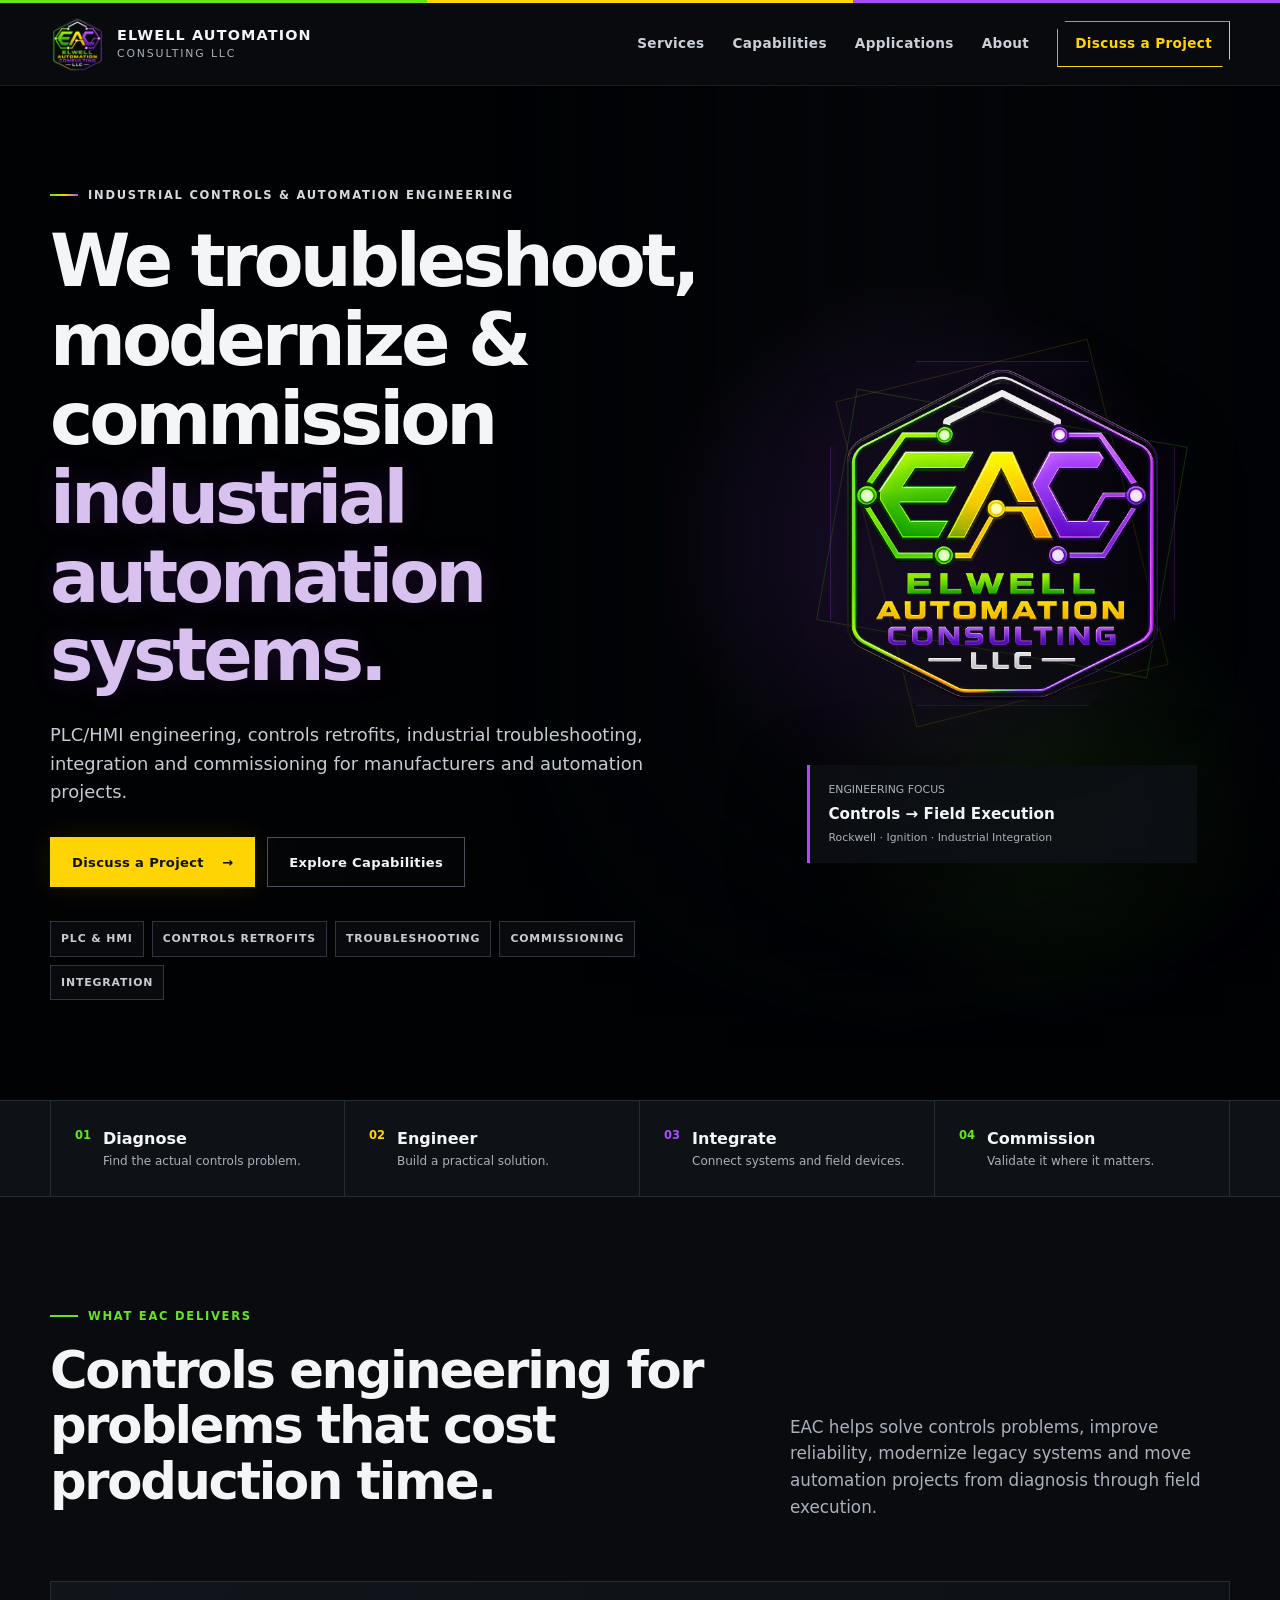
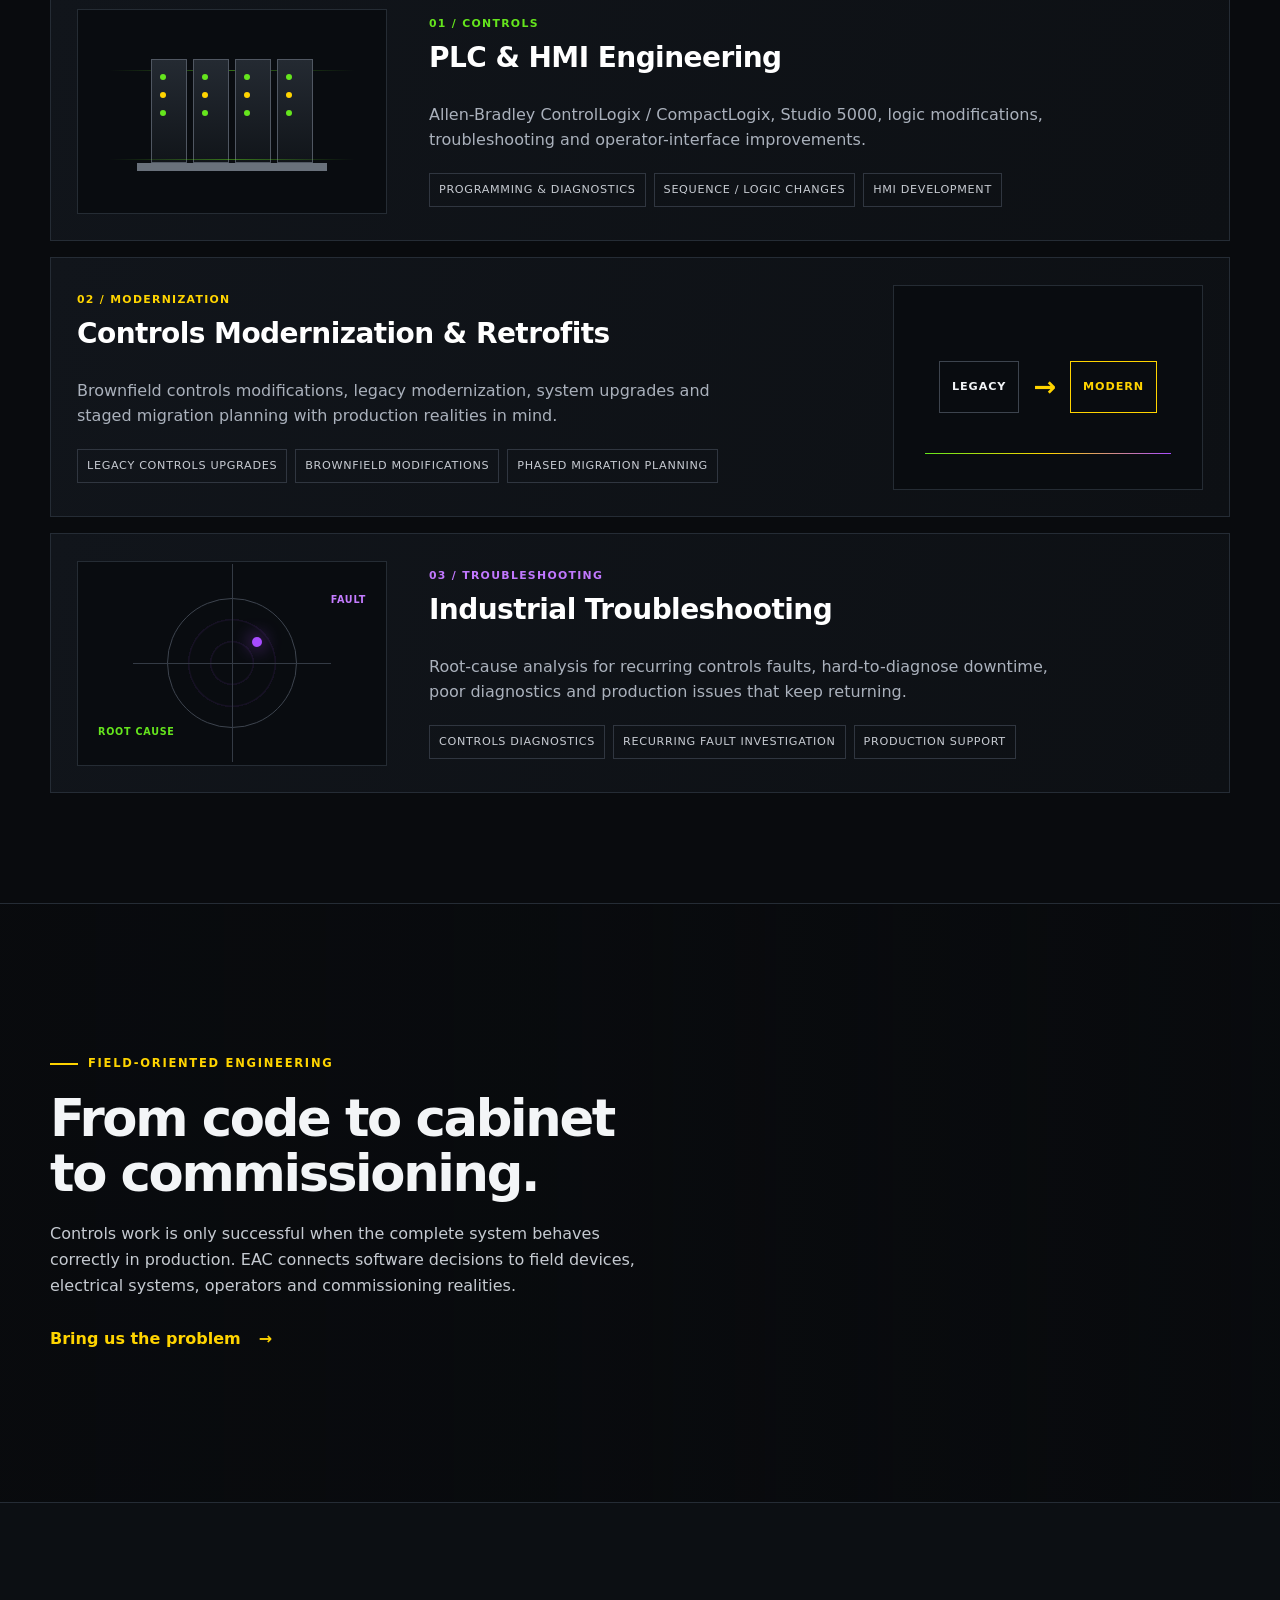
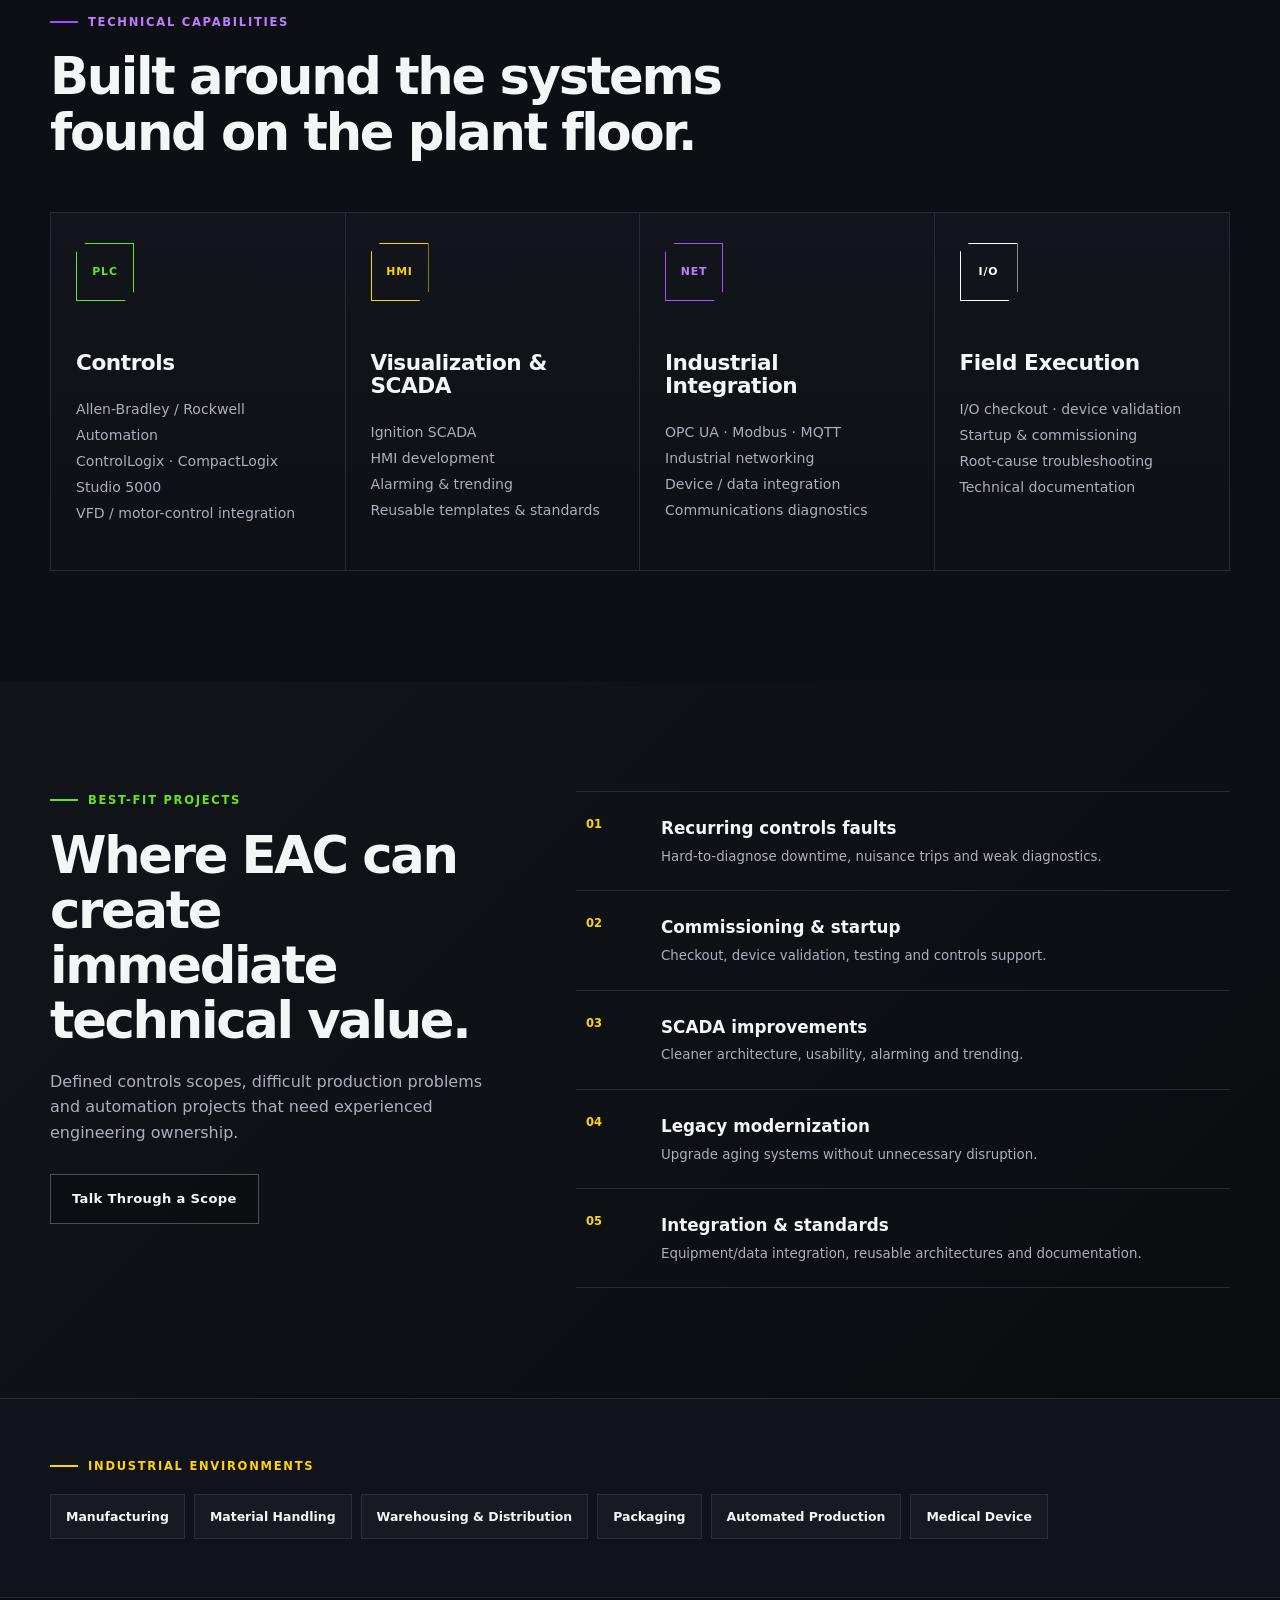
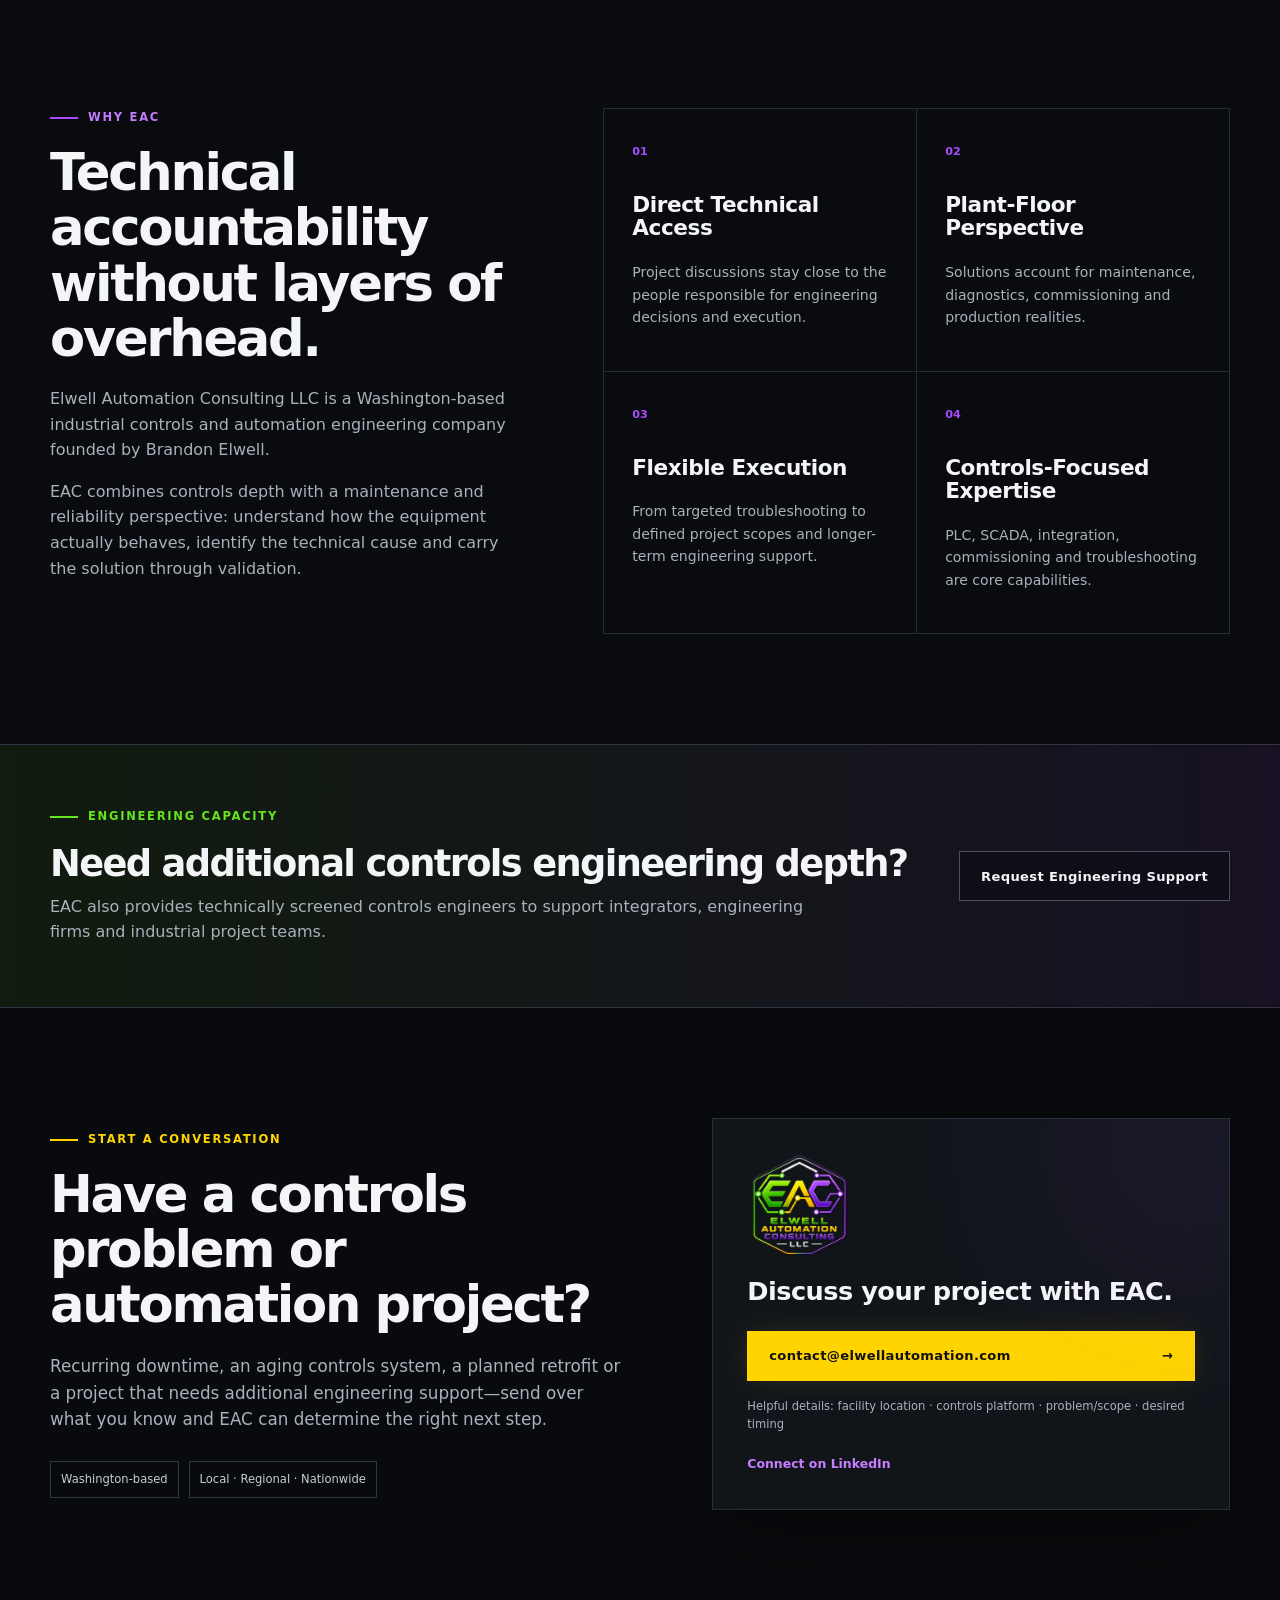
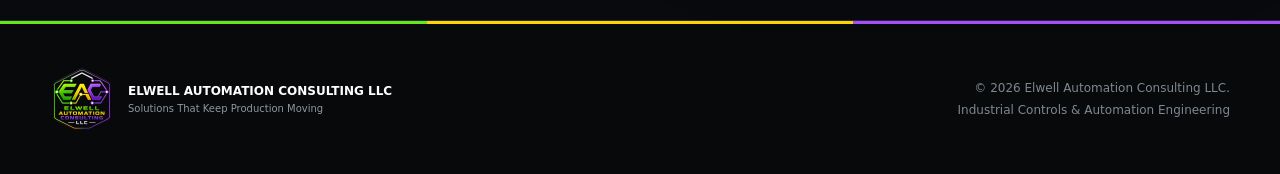
==== commit 7fe4bfb1: "contact email update" ====
--- a/index.html
+++ b/index.html
@@ -96,7 +96,7 @@
 
 <section class="engineering-support"><div class="container support-grid reveal"><div><p class="eyebrow green"><span></span>Engineering Capacity</p><h2>Need additional controls engineering depth?</h2><p>EAC also provides technically screened controls engineers to support integrators, engineering firms and industrial project teams.</p></div><a class="button button-ghost" href="#contact">Request Engineering Support</a></div></section>
 
-<section class="section contact-section" id="contact"><div class="container contact-grid"><div class="contact-copy reveal"><p class="eyebrow yellow"><span></span>Start a Conversation</p><h2>Have a controls problem or automation project?</h2><p>Recurring downtime, an aging controls system, a planned retrofit or a project that needs additional engineering support—send over what you know and EAC can determine the right next step.</p><div class="contact-meta"><span>Washington-based</span><span>Local · Regional · Nationwide</span></div></div><div class="contact-panel reveal"><img src="assets/eac-logo.png" alt="" /><h3>Discuss your project with EAC.</h3><a class="button button-primary button-wide" href="mailto:brandon@elwellautomation.com?subject=EAC%20Project%20Inquiry">brandon@elwellautomation.com <b>→</b></a><p>Helpful details: facility location · controls platform · problem/scope · desired timing</p><a class="linkedin" href="https://www.linkedin.com/in/brandonelwell" rel="noopener" target="_blank">Connect on LinkedIn</a></div></div></section>
+<section class="section contact-section" id="contact"><div class="container contact-grid"><div class="contact-copy reveal"><p class="eyebrow yellow"><span></span>Start a Conversation</p><h2>Have a controls problem or automation project?</h2><p>Recurring downtime, an aging controls system, a planned retrofit or a project that needs additional engineering support—send over what you know and EAC can determine the right next step.</p><div class="contact-meta"><span>Washington-based</span><span>Local · Regional · Nationwide</span></div></div><div class="contact-panel reveal"><img src="assets/eac-logo.png" alt="" /><h3>Discuss your project with EAC.</h3><a class="button button-primary button-wide" href="mailto:contact@elwellautomation.com?subject=Automation%20Project%20Inquiry">contact@elwellautomation.com <b>→</b></a><p>Helpful details: facility location · controls platform · problem/scope · desired timing</p><a class="linkedin" href="https://www.linkedin.com/in/brandonelwell" rel="noopener" target="_blank">Connect on LinkedIn</a></div></div></section>
 </main>
 <footer class="site-footer"><div class="brand-stripe" aria-hidden="true"><i></i><i></i><i></i></div><div class="container footer-wrap"><div class="footer-brand"><img src="assets/eac-logo.png" alt="" /><span><strong>ELWELL AUTOMATION CONSULTING LLC</strong><small>Solutions That Keep Production Moving</small></span></div><div><p>© <span data-year></span> Elwell Automation Consulting LLC.</p><p>Industrial Controls &amp; Automation Engineering</p></div></div></footer>
 </body></html>
--- a/styles.css
+++ b/styles.css
@@ -1 +1,47 @@
 :root{--bg:#090b0e;--bg2:#0d1015;--panel:#12161c;--panel2:#171c23;--text:#f3f5f7;--muted:#aab1bc;--line:#252c35;--green:#65e51d;--yellow:#ffd400;--purple:#a84cff;--purple2:#7627d8;--max:1180px;--shadow:0 24px 80px rgba(0,0,0,.38)}*{box-sizing:border-box}html{scroll-behavior:smooth}body{margin:0;background:var(--bg);color:var(--text);font-family:Inter,ui-sans-serif,system-ui,-apple-system,BlinkMacSystemFont,"Segoe UI",sans-serif;line-height:1.6}body:before{content:"";position:fixed;inset:0;pointer-events:none;opacity:.18;background-image:linear-gradient(rgba(255,255,255,.018) 1px,transparent 1px),linear-gradient(90deg,rgba(255,255,255,.018) 1px,transparent 1px);background-size:44px 44px;z-index:-1}a{color:inherit;text-decoration:none}img{max-width:100%;display:block}.container{width:min(calc(100% - 40px),var(--max));margin-inline:auto}.skip-link{position:absolute;left:-9999px}.skip-link:focus{left:12px;top:12px;z-index:1000;background:white;color:black;padding:8px 12px}.sr-only{position:absolute;width:1px;height:1px;overflow:hidden;clip:rect(0,0,0,0)}.brand-stripe{height:3px;display:grid;grid-template-columns:1fr 1fr 1fr}.brand-stripe i:nth-child(1){background:var(--green)}.brand-stripe i:nth-child(2){background:var(--yellow)}.brand-stripe i:nth-child(3){background:var(--purple)}.site-header{position:sticky;top:0;z-index:50;background:rgba(9,11,14,.88);backdrop-filter:blur(18px);border-bottom:1px solid rgba(255,255,255,.07)}.nav-wrap{height:82px;display:flex;align-items:center;justify-content:space-between;gap:28px}.brand{display:flex;align-items:center;gap:12px}.brand img{width:55px;height:55px;object-fit:contain}.brand span{display:grid;line-height:1.1}.brand strong{font-size:.9rem;letter-spacing:.08em}.brand small{color:var(--muted);font-size:.68rem;letter-spacing:.17em;margin-top:4px}.site-nav{display:flex;align-items:center;gap:28px;font-size:.85rem;font-weight:700;letter-spacing:.025em}.site-nav>a:not(.nav-cta){color:#cbd0d8}.site-nav>a:hover{color:white}.nav-cta{padding:11px 17px;border:1px solid var(--yellow);color:var(--yellow);clip-path:polygon(8px 0,100% 0,100% calc(100% - 8px),calc(100% - 8px) 100%,0 100%,0 8px)}.nav-toggle{display:none;background:none;border:0}.hero{min-height:760px;position:relative;overflow:hidden;display:flex;align-items:center;border-bottom:1px solid var(--line)}.hero-photo{position:absolute;inset:0;background:linear-gradient(90deg,#090b0e 0%,rgba(9,11,14,.96) 38%,rgba(9,11,14,.55) 70%,rgba(9,11,14,.86) 100%),linear-gradient(0deg,#090b0e 0%,transparent 35%),url('https://images.unsplash.com/photo-1780034766228-3fd70d9463c3?auto=format&fit=crop&fm=jpg&ixlib=rb-4.1.0&q=75&w=2400') center/cover no-repeat;filter:saturate(.7) contrast(1.08)}.hero-grid-overlay{position:absolute;inset:0;background:radial-gradient(circle at 72% 45%,rgba(168,76,255,.17),transparent 25%),radial-gradient(circle at 82% 70%,rgba(101,229,29,.08),transparent 18%)}.hero-layout{position:relative;z-index:2;display:grid;grid-template-columns:1.18fr .82fr;align-items:center;gap:70px;padding-block:100px}.eyebrow{display:flex;align-items:center;gap:10px;text-transform:uppercase;font-weight:800;letter-spacing:.15em;font-size:.72rem;color:#d6d9df;margin:0 0 18px}.eyebrow span{display:block;width:28px;height:2px;background:linear-gradient(90deg,var(--green),var(--yellow),var(--purple))}.eyebrow.green{color:var(--green)}.eyebrow.green span{background:var(--green)}.eyebrow.yellow{color:var(--yellow)}.eyebrow.yellow span{background:var(--yellow)}.eyebrow.purple{color:#c27bff}.eyebrow.purple span{background:var(--purple)}h1,h2,h3,p{margin-top:0}h1,h2,h3{line-height:1.08}h1{font-size:clamp(3rem,5.7vw,5.4rem);letter-spacing:-.055em;margin-bottom:26px;max-width:900px}h1 em{font-style:normal;color:#d8c1ef;text-shadow:0 0 28px rgba(168,76,255,.16)}h2{font-size:clamp(2.15rem,4vw,3.65rem);letter-spacing:-.045em;margin-bottom:20px}h3{font-size:1.35rem;letter-spacing:-.02em}.hero-lede{font-size:1.12rem;max-width:720px;color:#c6cbd3;margin-bottom:30px}.hero-actions{display:flex;gap:12px;flex-wrap:wrap}.button{display:inline-flex;align-items:center;justify-content:center;gap:18px;min-height:50px;padding:0 21px;font-weight:800;font-size:.82rem;letter-spacing:.025em;transition:.2s ease}.button-primary{background:var(--yellow);color:#111;border:1px solid var(--yellow);box-shadow:0 0 30px rgba(255,212,0,.1)}.button-primary:hover{transform:translateY(-2px);box-shadow:0 8px 30px rgba(255,212,0,.18)}.button-ghost,.button-secondary{border:1px solid #4a515b;background:rgba(9,11,14,.42)}.button-ghost:hover,.button-secondary:hover{border-color:var(--purple);color:#d9b8ff}.hero-tags{display:flex;flex-wrap:wrap;gap:8px;margin-top:34px}.hero-tags span{font-size:.68rem;font-weight:800;letter-spacing:.08em;text-transform:uppercase;border:1px solid #303641;background:rgba(12,15,19,.72);padding:8px 10px;color:#c7ccd3}.hero-visual{display:grid;justify-items:center;gap:22px}.logo-stage{position:relative;width:min(100%,420px);aspect-ratio:1;display:grid;place-items:center}.logo-stage:before{content:"";position:absolute;inset:9%;border:1px solid rgba(168,76,255,.35);clip-path:polygon(25% 0,75% 0,100% 25%,100% 75%,75% 100%,25% 100%,0 75%,0 25%);box-shadow:inset 0 0 40px rgba(168,76,255,.07)}.logo-stage img{width:82%;position:relative;z-index:2;filter:drop-shadow(0 18px 38px rgba(0,0,0,.75))}.circuit{position:absolute;border:1px solid}.circuit-a{width:80%;height:56%;border-color:rgba(101,229,29,.2);transform:rotate(10deg)}.circuit-b{width:62%;height:80%;border-color:rgba(255,212,0,.14);transform:rotate(-14deg)}.tech-chip{width:min(100%,390px);padding:16px 18px;border-left:3px solid var(--purple);background:rgba(14,17,22,.82);backdrop-filter:blur(8px);box-shadow:var(--shadow)}.tech-chip small,.tech-chip span{display:block;color:var(--muted);font-size:.68rem}.tech-chip strong{display:block;font-size:.95rem;margin:3px 0}.signal-bar{background:#0e1217;border-bottom:1px solid var(--line)}.signal-grid{display:grid;grid-template-columns:repeat(4,1fr)}.signal-grid>div{padding:25px 24px;border-right:1px solid var(--line);display:grid;grid-template-columns:auto 1fr;column-gap:12px}.signal-grid>div:first-child{border-left:1px solid var(--line)}.signal-grid b{grid-row:1/3;color:var(--green);font-size:.72rem}.signal-grid>div:nth-child(2) b{color:var(--yellow)}.signal-grid>div:nth-child(3) b{color:var(--purple)}.signal-grid span{font-weight:800}.signal-grid small{color:var(--muted);font-size:.75rem}.section{padding:110px 0}.section-heading{max-width:760px;margin-bottom:52px}.section-heading>p:last-child{color:var(--muted);font-size:1.05rem}.split-heading{max-width:none;display:grid;grid-template-columns:1.2fr .8fr;gap:80px;align-items:end}.split-heading>p{margin-bottom:8px}.service-showcase{display:grid;gap:16px}.service-feature{display:grid;grid-template-columns:310px 1fr;gap:42px;align-items:center;background:linear-gradient(110deg,#11151b,#0d1014);border:1px solid var(--line);padding:26px;min-height:260px}.service-feature:nth-child(even){grid-template-columns:1fr 310px}.service-feature:nth-child(even) .service-art{order:2}.service-feature>div:last-child{max-width:650px}.service-feature p{color:var(--muted)}.service-feature h3{font-size:1.75rem;color:white}.service-feature ul{display:flex;gap:8px;flex-wrap:wrap;padding:0;margin:20px 0 0;list-style:none}.service-feature li{border:1px solid #303640;padding:7px 9px;font-size:.7rem;text-transform:uppercase;letter-spacing:.06em;color:#c7cbd2}.service-num{font-size:.68rem!important;font-weight:900;letter-spacing:.12em;color:var(--green)!important}.service-num.yellow{color:var(--yellow)!important}.service-num.purple{color:#c178ff!important}.service-art{height:205px;position:relative;overflow:hidden;background:#090c10;border:1px solid #252c34}.plc-art{display:flex;align-items:center;justify-content:center;gap:6px}.plc-art:before,.plc-art:after{content:"";position:absolute;width:80%;height:1px;background:linear-gradient(90deg,transparent,var(--green),transparent);opacity:.45}.plc-art:before{top:30%}.plc-art:after{bottom:26%}.plc-art i{width:36px;height:104px;border:1px solid #505762;background:linear-gradient(#242a32,#11151a);position:relative}.plc-art i:after{content:"";position:absolute;left:8px;top:14px;width:6px;height:6px;border-radius:50%;background:var(--green);box-shadow:0 18px var(--yellow),0 36px var(--green)}.plc-art .rack{position:absolute;width:190px;height:8px;background:#69717b;bottom:42px}.retrofit-art{display:flex;align-items:center;justify-content:center;gap:14px}.retrofit-art span{border:1px solid #3d444e;padding:16px 12px;font-size:.7rem;font-weight:900;letter-spacing:.08em}.retrofit-art span:last-of-type{border-color:var(--yellow);color:var(--yellow)}.retrofit-art b{color:var(--yellow);font-size:1.7rem}.retrofit-art .trace{position:absolute;left:10%;right:10%;bottom:35px;height:1px;background:linear-gradient(90deg,var(--green),var(--yellow),var(--purple))}.diagnostic-art{display:grid;place-items:center}.scope{width:130px;height:130px;border:1px solid #3d444e;border-radius:50%;position:relative;background:repeating-radial-gradient(circle,transparent 0 20px,rgba(168,76,255,.08) 21px 22px)}.scope:before,.scope:after{content:"";position:absolute;background:#343b45}.scope:before{height:1px;left:-35px;right:-35px;top:50%}.scope:after{width:1px;top:-35px;bottom:-35px;left:50%}.scope i{position:absolute;width:10px;height:10px;background:var(--purple);border-radius:50%;left:66%;top:30%;box-shadow:0 0 18px var(--purple)}.diagnostic-art>span{position:absolute;font-size:.6rem;letter-spacing:.08em;font-weight:900}.diagnostic-art>span:nth-of-type(1){right:20px;top:30px;color:#c47cff}.diagnostic-art>span:nth-of-type(2){left:20px;bottom:25px;color:var(--green)}.photo-break{min-height:600px;position:relative;display:grid;align-items:center;overflow:hidden;border-block:1px solid var(--line)}.photo-break-image{position:absolute;inset:0;background:linear-gradient(90deg,rgba(9,11,14,.96) 0%,rgba(9,11,14,.78) 46%,rgba(9,11,14,.25) 100%),url('https://images.unsplash.com/photo-1780034766228-3fd70d9463c3?auto=format&fit=crop&fm=jpg&ixlib=rb-4.1.0&q=80&w=2400') center/cover no-repeat}.photo-break-content{position:relative;z-index:2;max-width:var(--max);padding-block:90px}.photo-break-content>*{max-width:590px}.photo-break-content p:not(.eyebrow){color:#c5cad1}.text-link{display:inline-flex;gap:18px;color:var(--yellow);font-weight:900;margin-top:12px}.capabilities{background:#0c0f13}.capability-grid{display:grid;grid-template-columns:repeat(4,1fr);border:1px solid var(--line)}.cap-card{padding:30px 25px;min-height:300px;border-right:1px solid var(--line);background:linear-gradient(180deg,#12161c,#0d1014)}.cap-card:last-child{border:0}.cap-card p{color:var(--muted);font-size:.88rem;line-height:1.85}.cap-icon{display:grid;place-items:center;width:58px;height:58px;margin-bottom:50px;border:1px solid var(--green);color:var(--green);font-size:.68rem;font-weight:900;letter-spacing:.08em;clip-path:polygon(16% 0,100% 0,100% 84%,84% 100%,0 100%,0 16%)}.yellow-icon{border-color:var(--yellow);color:var(--yellow)}.purple-icon{border-color:var(--purple);color:#c47cff}.tri-icon{border-color:white;color:white}.projects{background:linear-gradient(135deg,#11151a,#0a0c10)}.project-layout{display:grid;grid-template-columns:.8fr 1.2fr;gap:90px}.project-copy{position:sticky;top:130px;align-self:start}.project-copy>p:not(.eyebrow){color:var(--muted);margin-bottom:28px}.project-list{border-top:1px solid var(--line)}.project-list>div{display:grid;grid-template-columns:55px 1fr;gap:20px;padding:23px 10px;border-bottom:1px solid var(--line);transition:.2s}.project-list>div:hover{background:#13171d;padding-left:18px}.project-list b{color:var(--yellow);font-size:.72rem}.project-list span{display:grid}.project-list strong{font-size:1.05rem}.project-list small{color:var(--muted);margin-top:4px}.industries{padding:58px 0;border-block:1px solid var(--line);background:#101319}.industry-track{display:flex;gap:9px;flex-wrap:wrap}.industry-track span{padding:12px 15px;background:#171b21;border:1px solid #2a3038;font-size:.78rem;font-weight:800}.why-grid{display:grid;grid-template-columns:.85fr 1.15fr;gap:90px}.why-copy>p:not(.eyebrow){color:var(--muted)}.why-points{display:grid;grid-template-columns:1fr 1fr;border-top:1px solid var(--line);border-left:1px solid var(--line)}.why-points article{padding:28px;border-right:1px solid var(--line);border-bottom:1px solid var(--line)}.why-points b{color:var(--purple);font-size:.7rem}.why-points h3{margin-top:30px}.why-points p{color:var(--muted);font-size:.88rem}.engineering-support{padding:62px 0;background:linear-gradient(90deg,rgba(101,229,29,.08),rgba(168,76,255,.09));border-block:1px solid #30363f}.support-grid{display:flex;align-items:center;justify-content:space-between;gap:50px}.support-grid h2{font-size:2.3rem;margin-bottom:10px}.support-grid p:not(.eyebrow){color:var(--muted);margin:0;max-width:760px}.contact-section{background:#080a0d}.contact-grid{display:grid;grid-template-columns:1.05fr .95fr;gap:90px;align-items:center}.contact-copy>p:not(.eyebrow){color:var(--muted);font-size:1.05rem;max-width:650px}.contact-meta{display:flex;gap:10px;flex-wrap:wrap;margin-top:28px}.contact-meta span{border:1px solid #303640;padding:8px 10px;color:#c7ccd3;font-size:.72rem}.contact-panel{background:#11151a;border:1px solid #2a3038;padding:34px;box-shadow:var(--shadow);position:relative;overflow:hidden}.contact-panel:before{content:"";position:absolute;width:220px;height:220px;border-radius:50%;background:var(--purple);filter:blur(100px);opacity:.12;right:-70px;top:-80px}.contact-panel img{width:105px;margin-bottom:20px}.contact-panel h3{font-size:1.6rem}.button-wide{width:100%;justify-content:space-between}.contact-panel>p{font-size:.72rem;color:var(--muted);margin:16px 0}.linkedin{font-size:.78rem;color:#c67fff;font-weight:800}.site-footer{background:#07090b;border-top:1px solid var(--line)}.footer-wrap{min-height:150px;display:flex;justify-content:space-between;align-items:center;gap:30px;color:#7f8791;font-size:.75rem}.footer-brand{display:flex;align-items:center;gap:14px;color:white}.footer-brand img{width:64px}.footer-brand span{display:grid}.footer-brand small{color:#8f97a1}.footer-wrap p{margin:3px 0;text-align:right}.reveal{opacity:0;transform:translateY(18px);transition:opacity .65s ease,transform .65s ease}.reveal.is-visible{opacity:1;transform:none}@media(max-width:900px){.site-nav{position:absolute;top:85px;left:20px;right:20px;background:#10141a;border:1px solid #2b3139;padding:18px;display:none;flex-direction:column;align-items:stretch}.site-nav.is-open{display:flex}.nav-toggle{display:grid;gap:5px;padding:10px}.nav-toggle>span:not(.sr-only){display:block;width:24px;height:2px;background:white}.hero{min-height:auto}.hero-layout{grid-template-columns:1fr;padding-block:80px}.hero-visual{max-width:500px}.split-heading,.project-layout,.why-grid,.contact-grid{grid-template-columns:1fr;gap:45px}.project-copy{position:static}.capability-grid{grid-template-columns:1fr 1fr}.cap-card:nth-child(2){border-right:0}.service-feature,.service-feature:nth-child(even){grid-template-columns:230px 1fr}.service-feature:nth-child(even) .service-art{order:0}.signal-grid{grid-template-columns:1fr 1fr}.support-grid{align-items:flex-start;flex-direction:column}.photo-break-image{background-position:60% center}}@media(max-width:620px){.container{width:min(calc(100% - 28px),var(--max))}.nav-wrap{height:70px}.brand img{width:44px;height:44px}.brand strong{font-size:.74rem}.brand small{font-size:.58rem}.hero-layout{padding-block:58px;gap:30px}.hero-copy h1{font-size:2.75rem}.hero-lede{font-size:1rem}.hero-visual{display:none}.hero-photo{background:linear-gradient(90deg,#090b0e 0%,rgba(9,11,14,.9) 100%),url('https://images.unsplash.com/photo-1780034766228-3fd70d9463c3?auto=format&fit=crop&fm=jpg&ixlib=rb-4.1.0&q=70&w=1400') center/cover no-repeat}.signal-grid{grid-template-columns:1fr}.signal-grid>div{border-left:1px solid var(--line)}.section{padding:76px 0}.section-heading{margin-bottom:34px}.service-feature,.service-feature:nth-child(even){grid-template-columns:1fr;padding:16px}.service-art{height:170px}.capability-grid{grid-template-columns:1fr}.cap-card{border-right:0;border-bottom:1px solid var(--line);min-height:auto}.cap-icon{margin-bottom:28px}.why-points{grid-template-columns:1fr}.footer-wrap{padding-block:28px;flex-direction:column;align-items:flex-start}.footer-wrap p{text-align:left}.photo-break{min-height:520px}.photo-break-image{background:linear-gradient(90deg,rgba(9,11,14,.96),rgba(9,11,14,.67)),url('https://images.unsplash.com/photo-1780034766228-3fd70d9463c3?auto=format&fit=crop&fm=jpg&ixlib=rb-4.1.0&q=75&w=1400') center/cover no-repeat}}
+
+
+/* V2.1 definitive logo sizing */
+.brand > img {
+  display: block;
+  flex: 0 0 55px;
+  width: 55px !important;
+  height: 55px !important;
+  min-width: 55px;
+  max-width: 55px !important;
+  object-fit: contain;
+}
+.logo-stage > img {
+  display: block;
+  position: relative;
+  z-index: 2;
+  width: 82% !important;
+  height: auto !important;
+  max-width: 345px !important;
+  object-fit: contain;
+}
+.contact-panel > img {
+  display: block;
+  width: 105px !important;
+  height: 105px !important;
+  max-width: 105px !important;
+  object-fit: contain;
+  margin-bottom: 20px;
+}
+.footer-brand > img {
+  display: block;
+  flex: 0 0 64px;
+  width: 64px !important;
+  height: 64px !important;
+  max-width: 64px !important;
+  object-fit: contain;
+}
+@media (max-width: 620px) {
+  .brand > img {
+    flex-basis: 44px;
+    width: 44px !important;
+    height: 44px !important;
+    min-width: 44px;
+    max-width: 44px !important;
+  }
+}
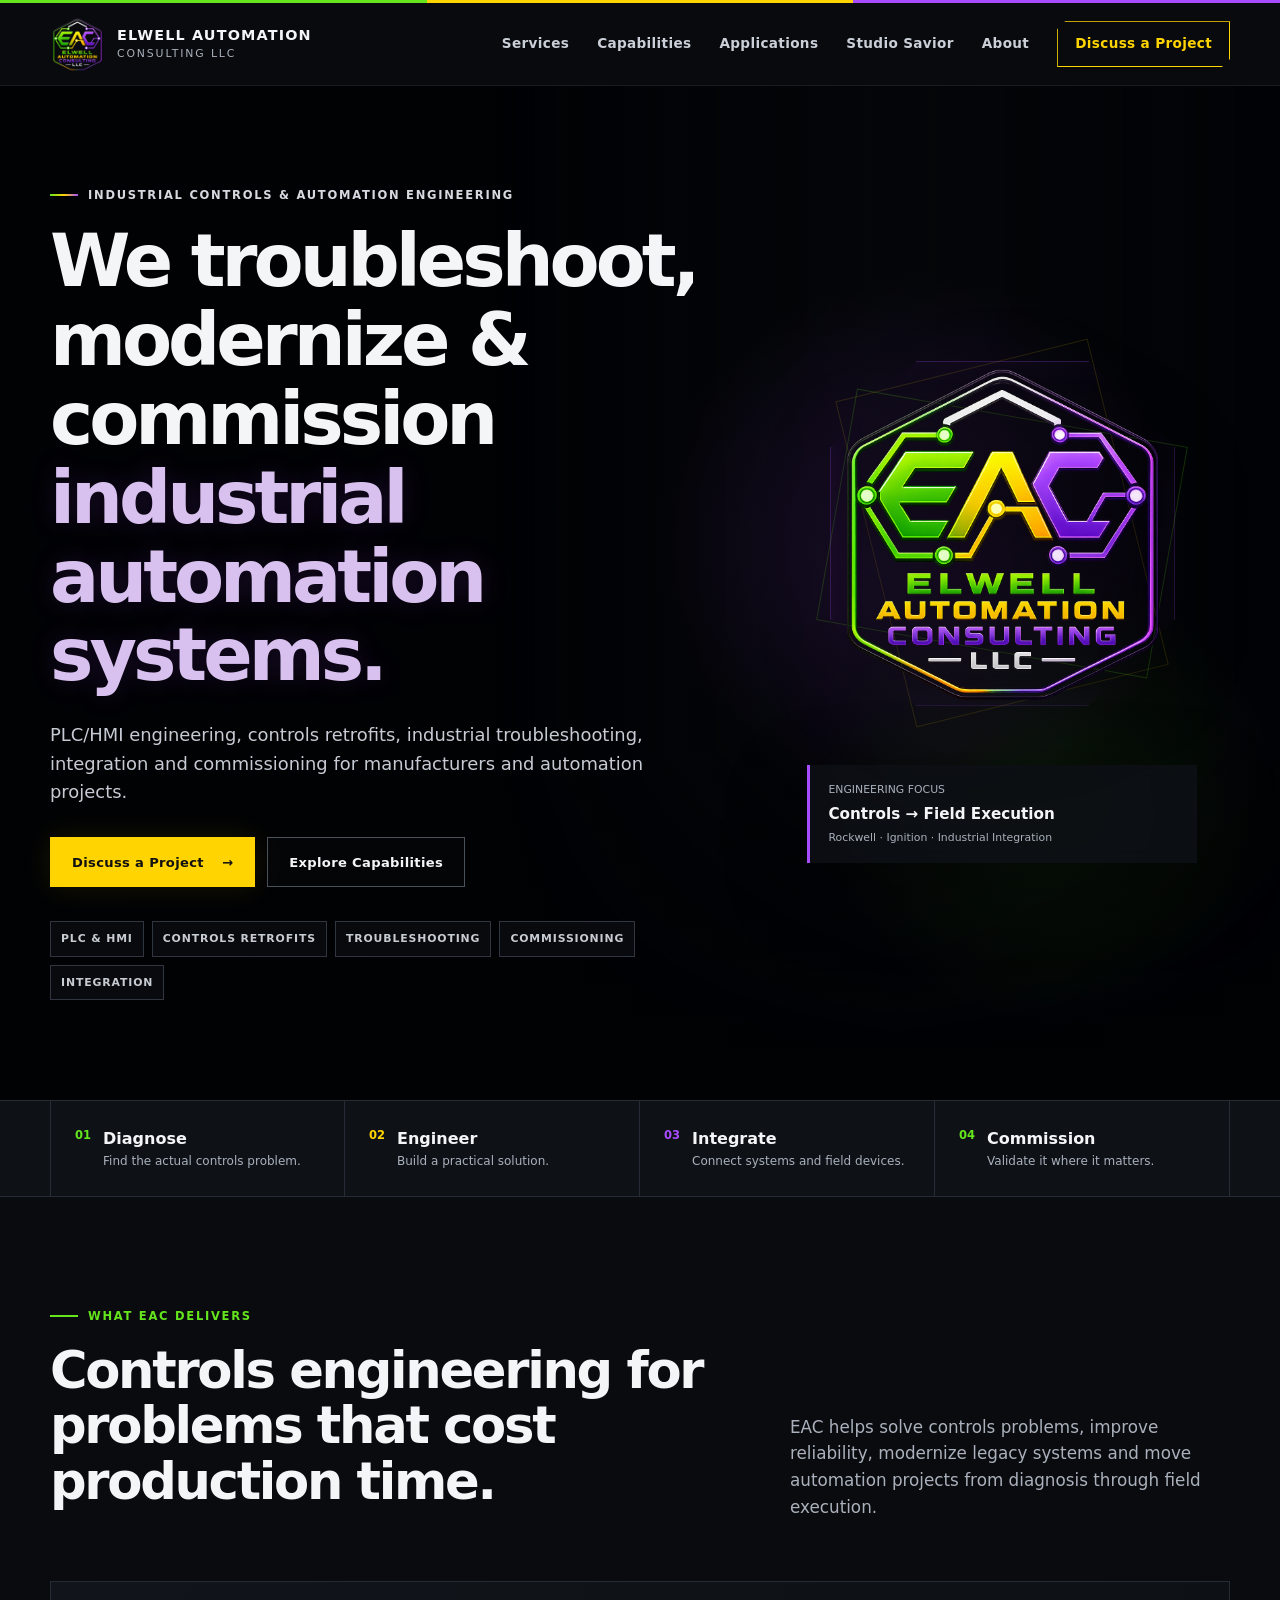
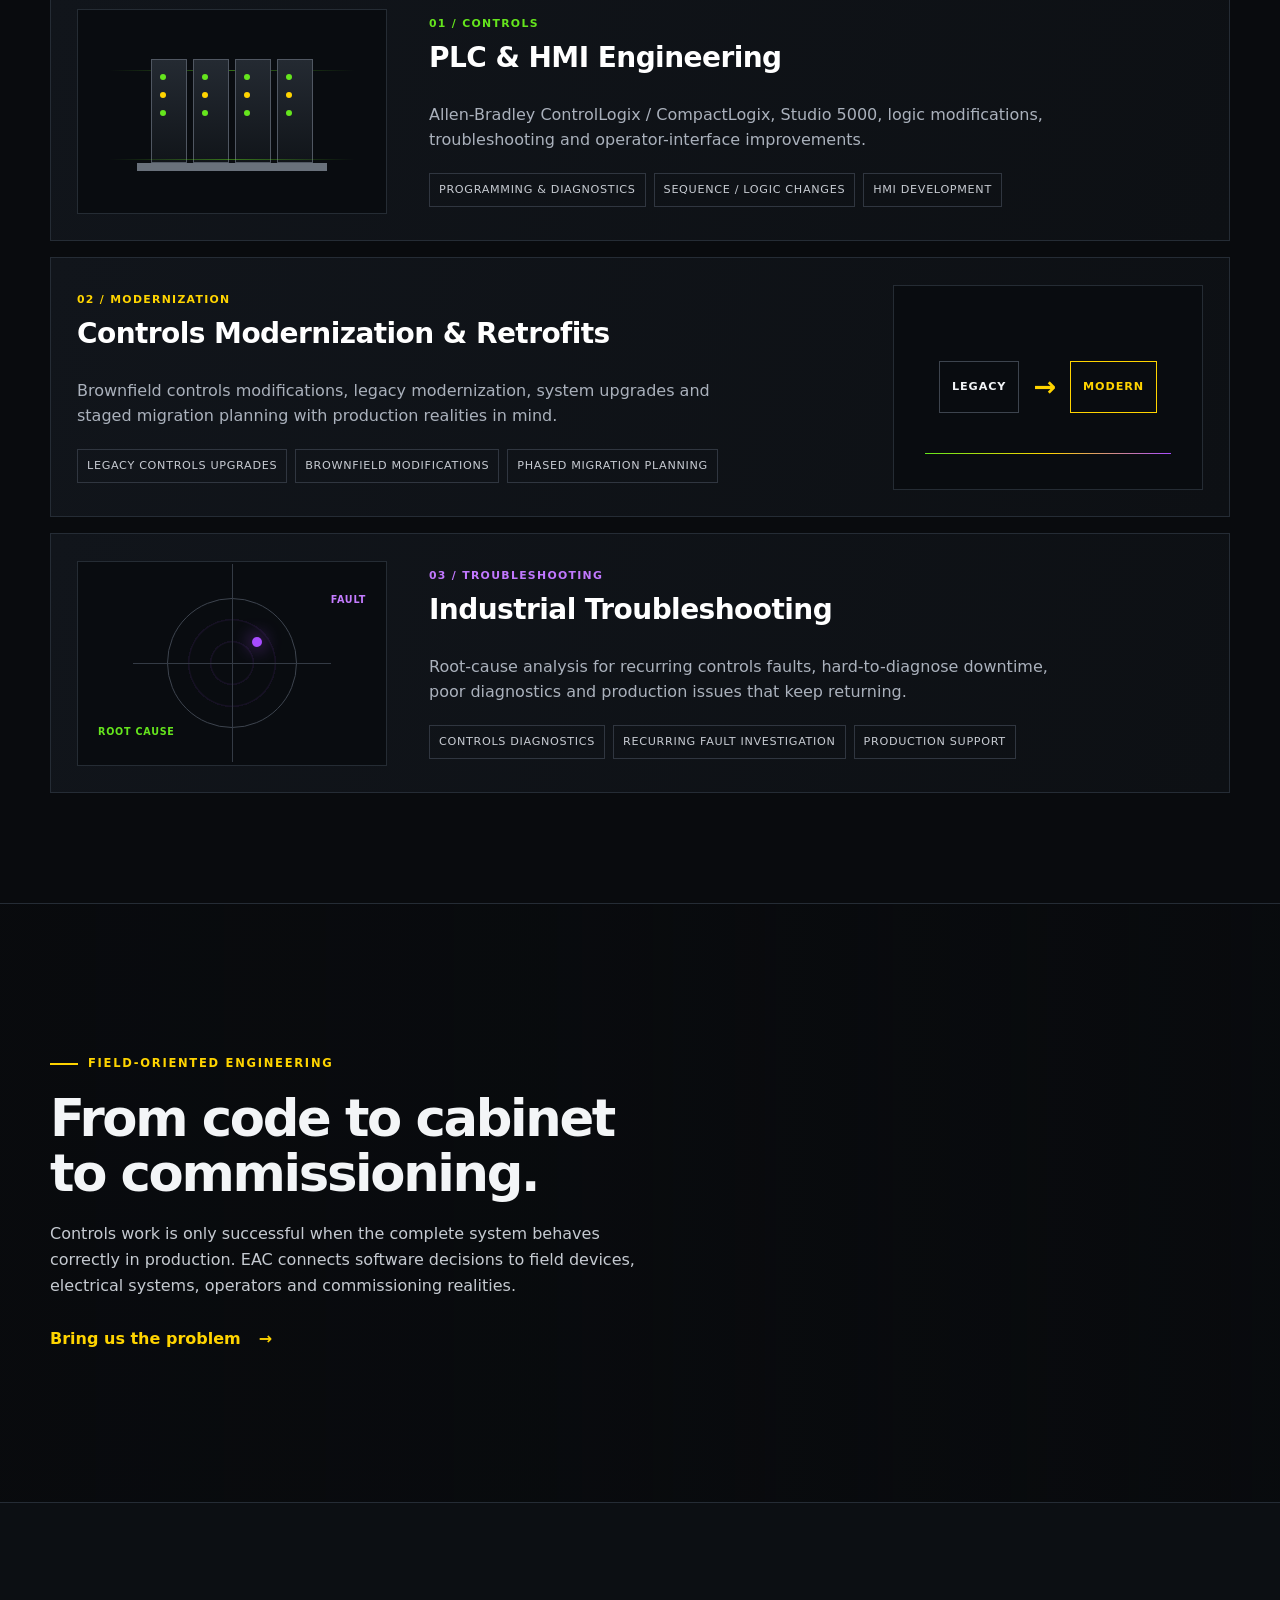
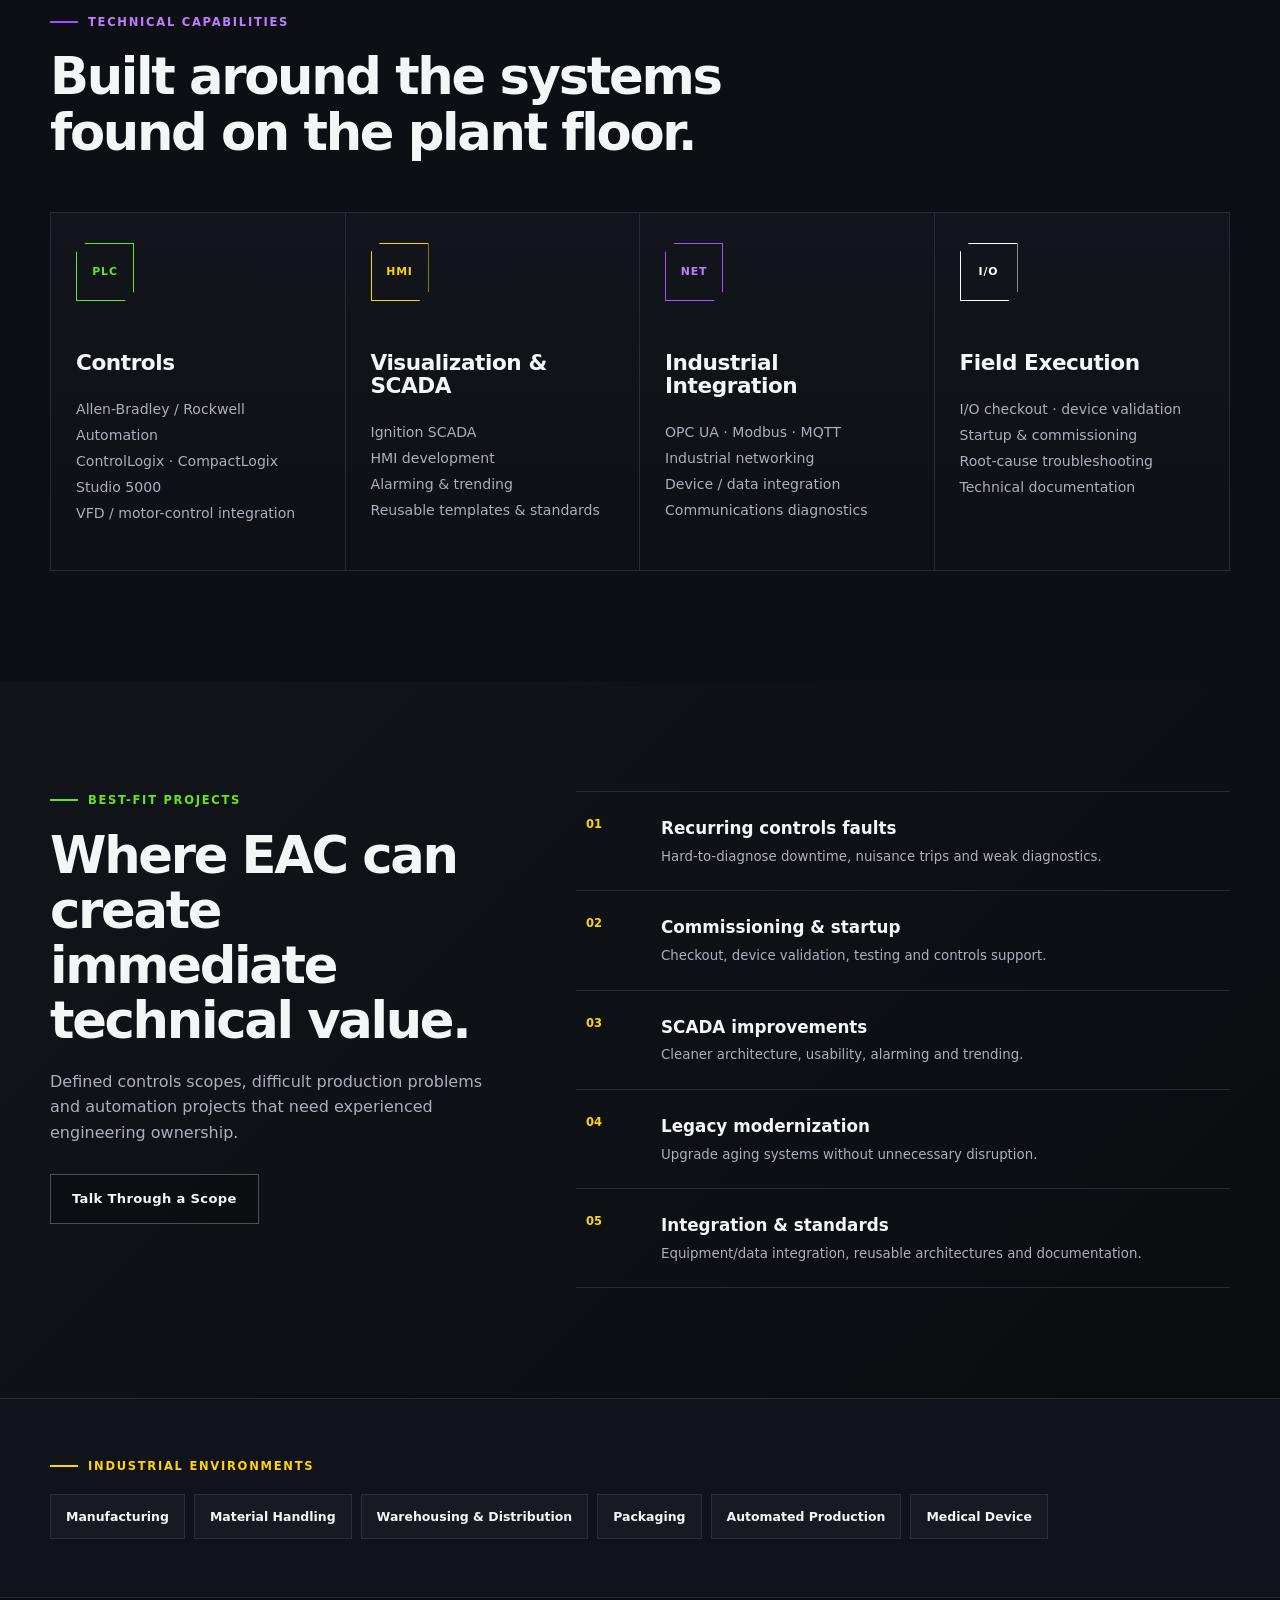
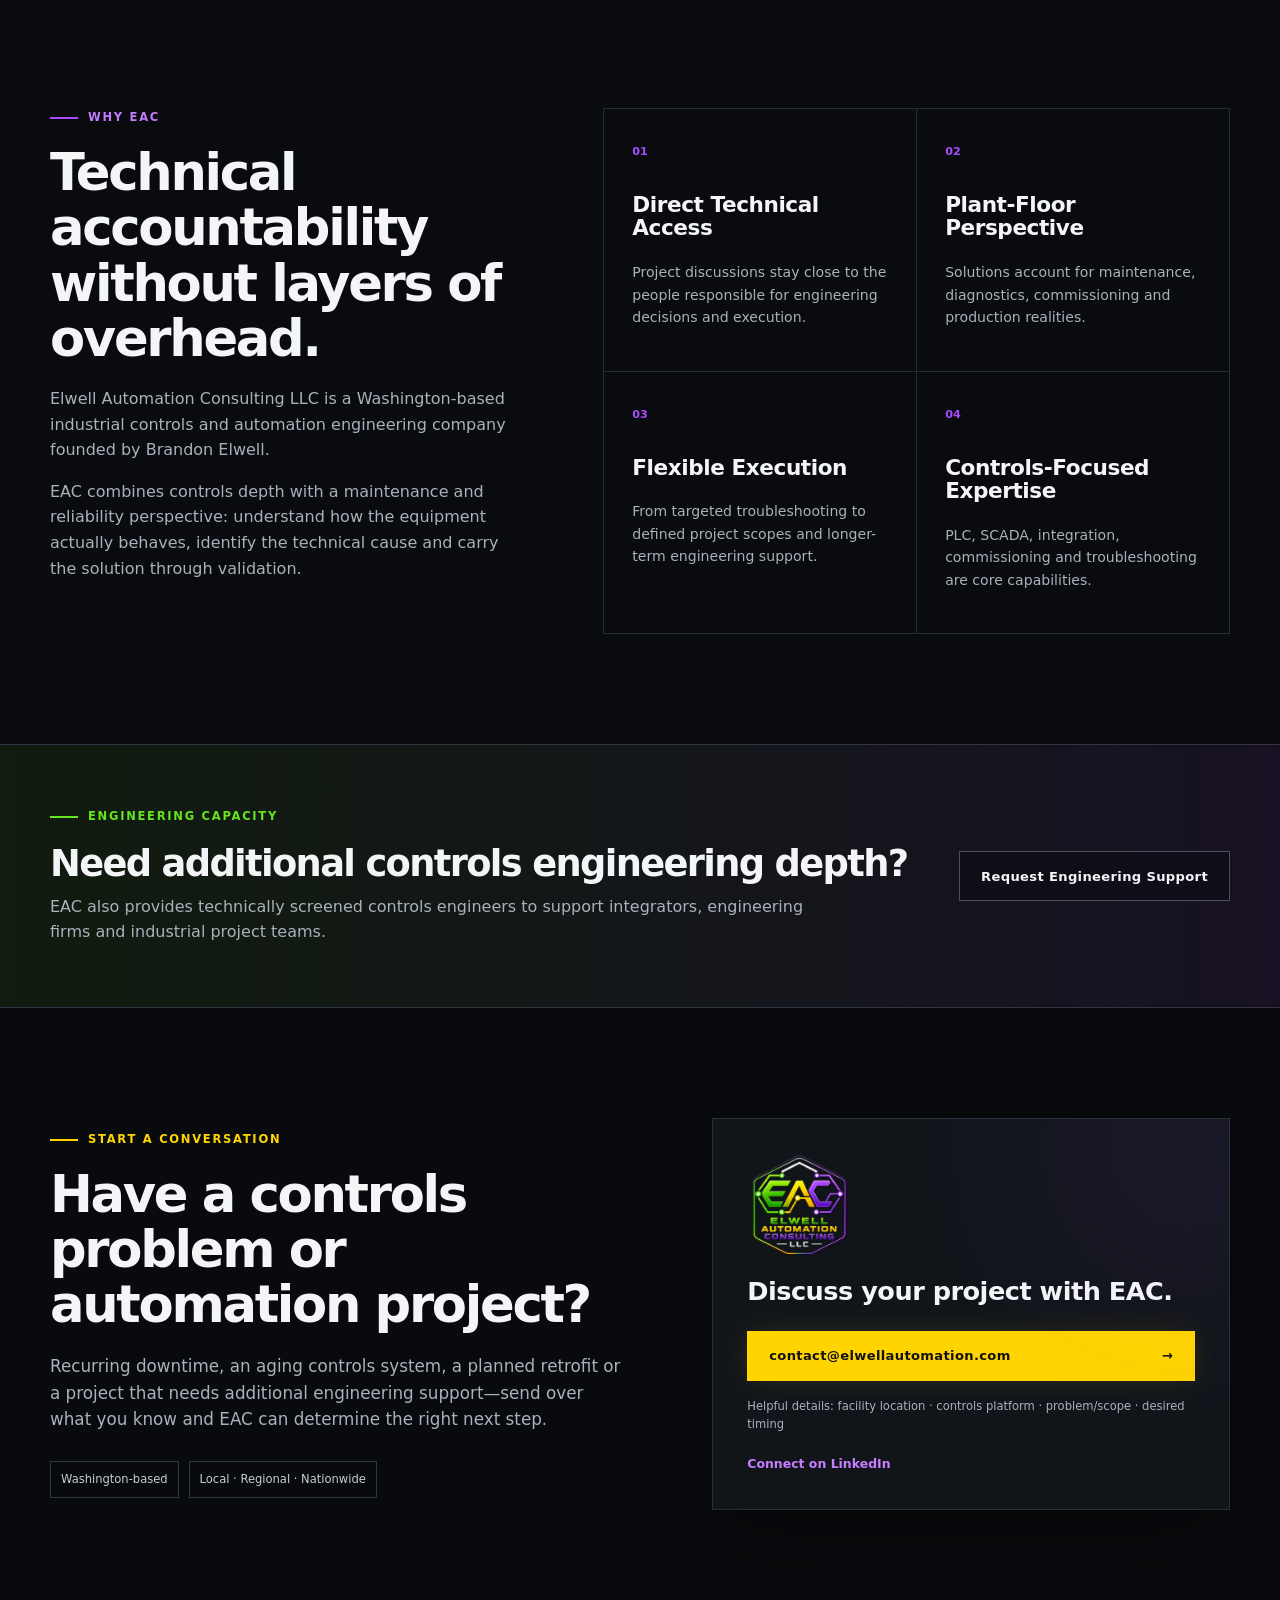
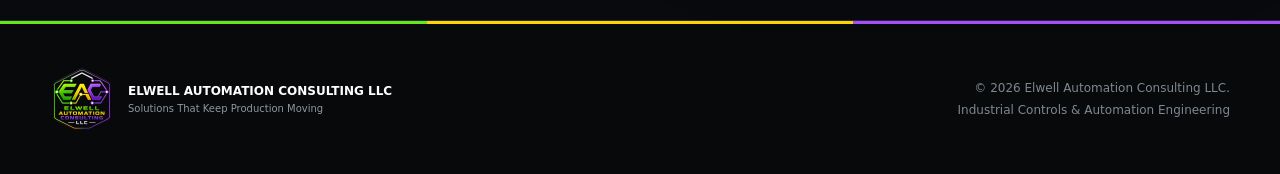
==== commit 68102160: "Studio Savior Download Page" ====
--- a/index.html
+++ b/index.html
@@ -29,7 +29,7 @@
     </a>
     <button class="nav-toggle" type="button" aria-expanded="false" aria-controls="site-nav" data-nav-toggle><span></span><span></span><span></span><span class="sr-only">Toggle navigation</span></button>
     <nav id="site-nav" class="site-nav" aria-label="Primary navigation" data-nav>
-      <a href="#services">Services</a><a href="#capabilities">Capabilities</a><a href="#applications">Applications</a><a href="#about">About</a><a class="nav-cta" href="#contact">Discuss a Project</a>
+      <a href="#services">Services</a><a href="#capabilities">Capabilities</a><a href="#applications">Applications</a><a href="studio-savior/">Studio Savior</a><a href="#about">About</a><a class="nav-cta" href="#contact">Discuss a Project</a>
     </nav>
   </div>
 </header>
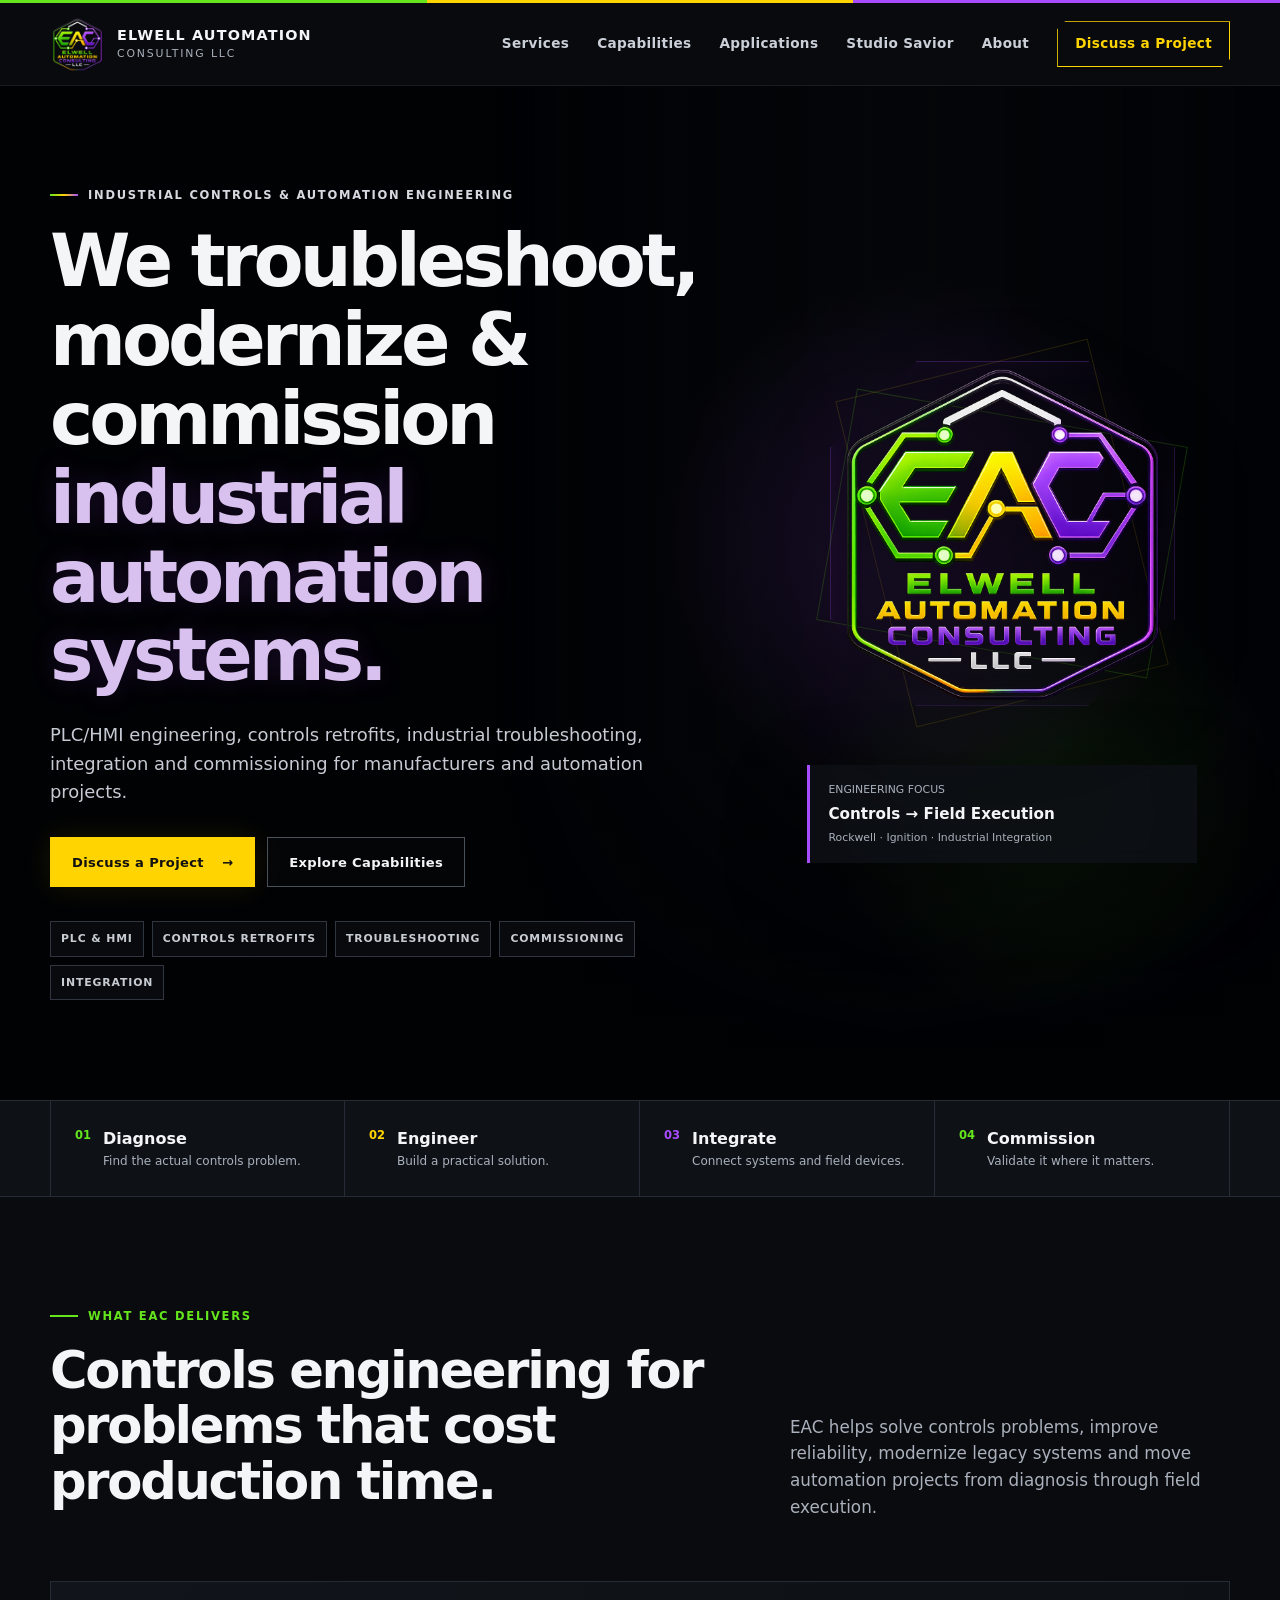
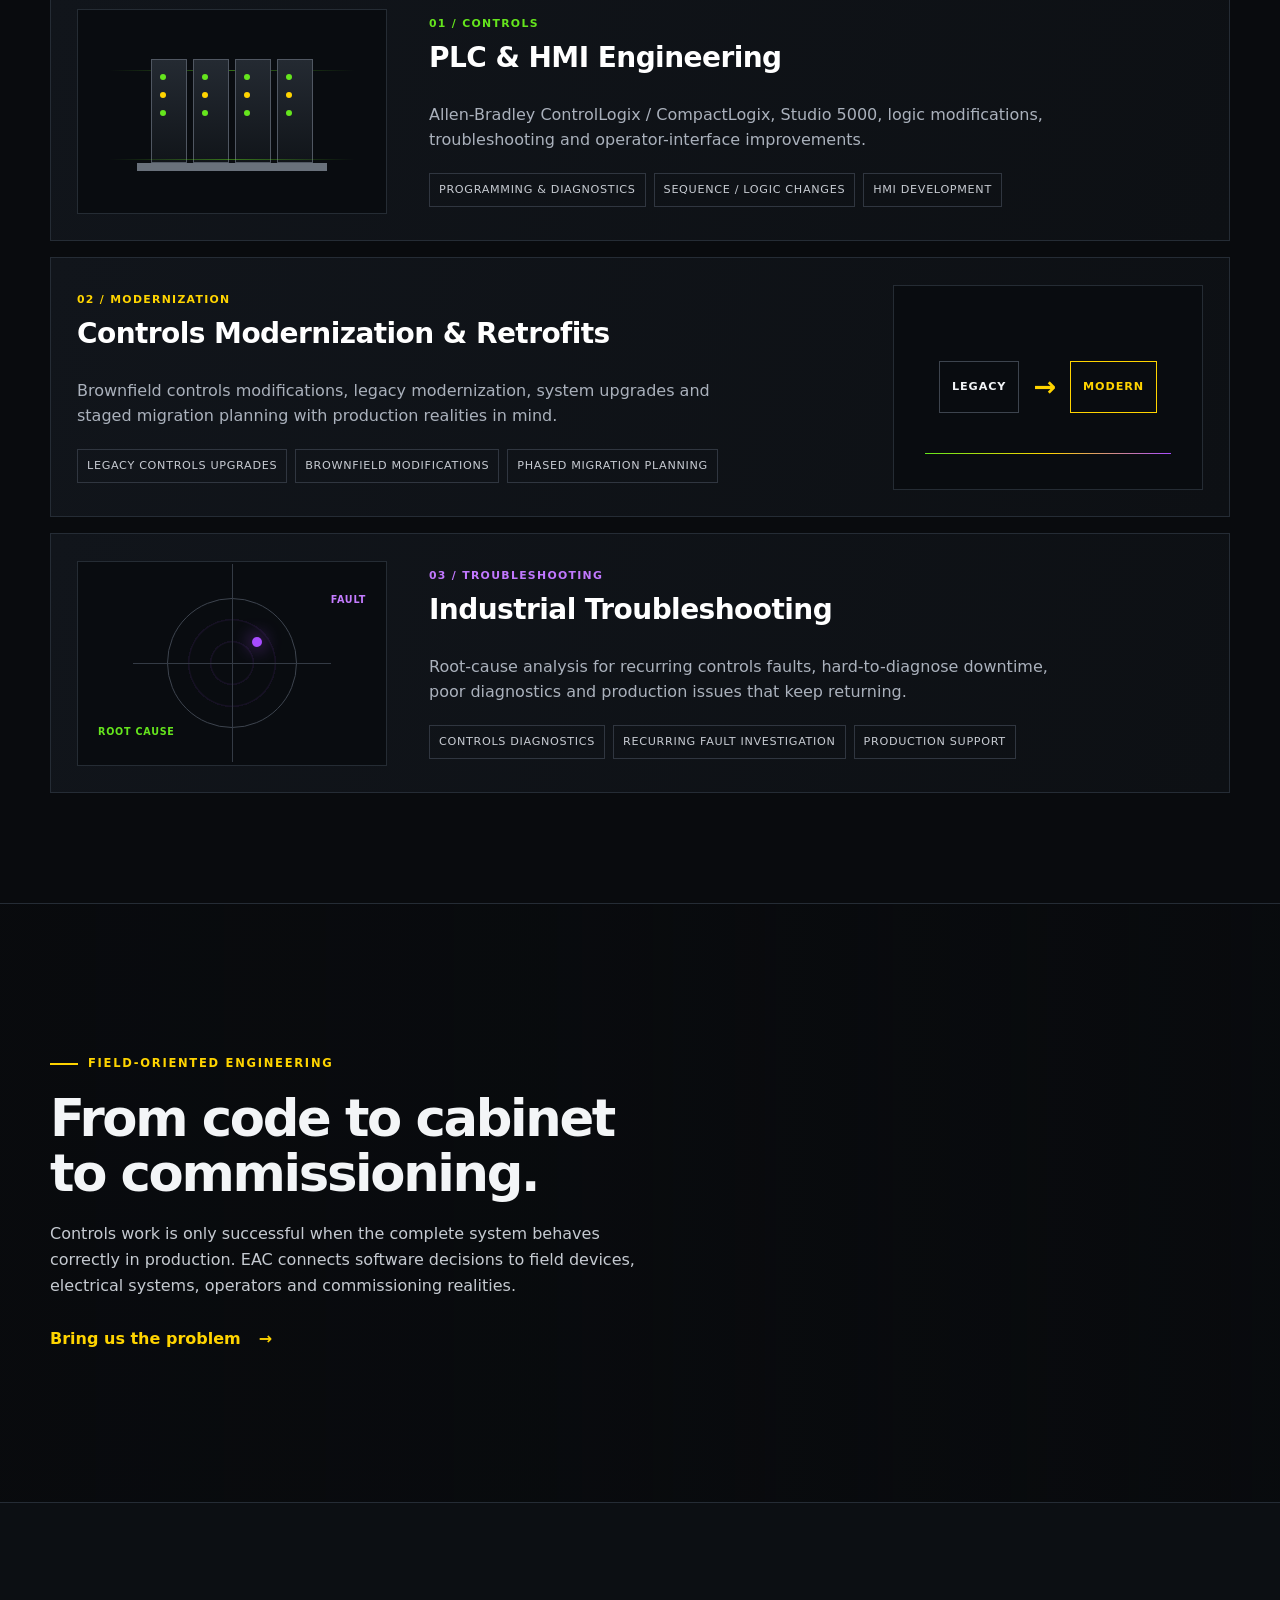
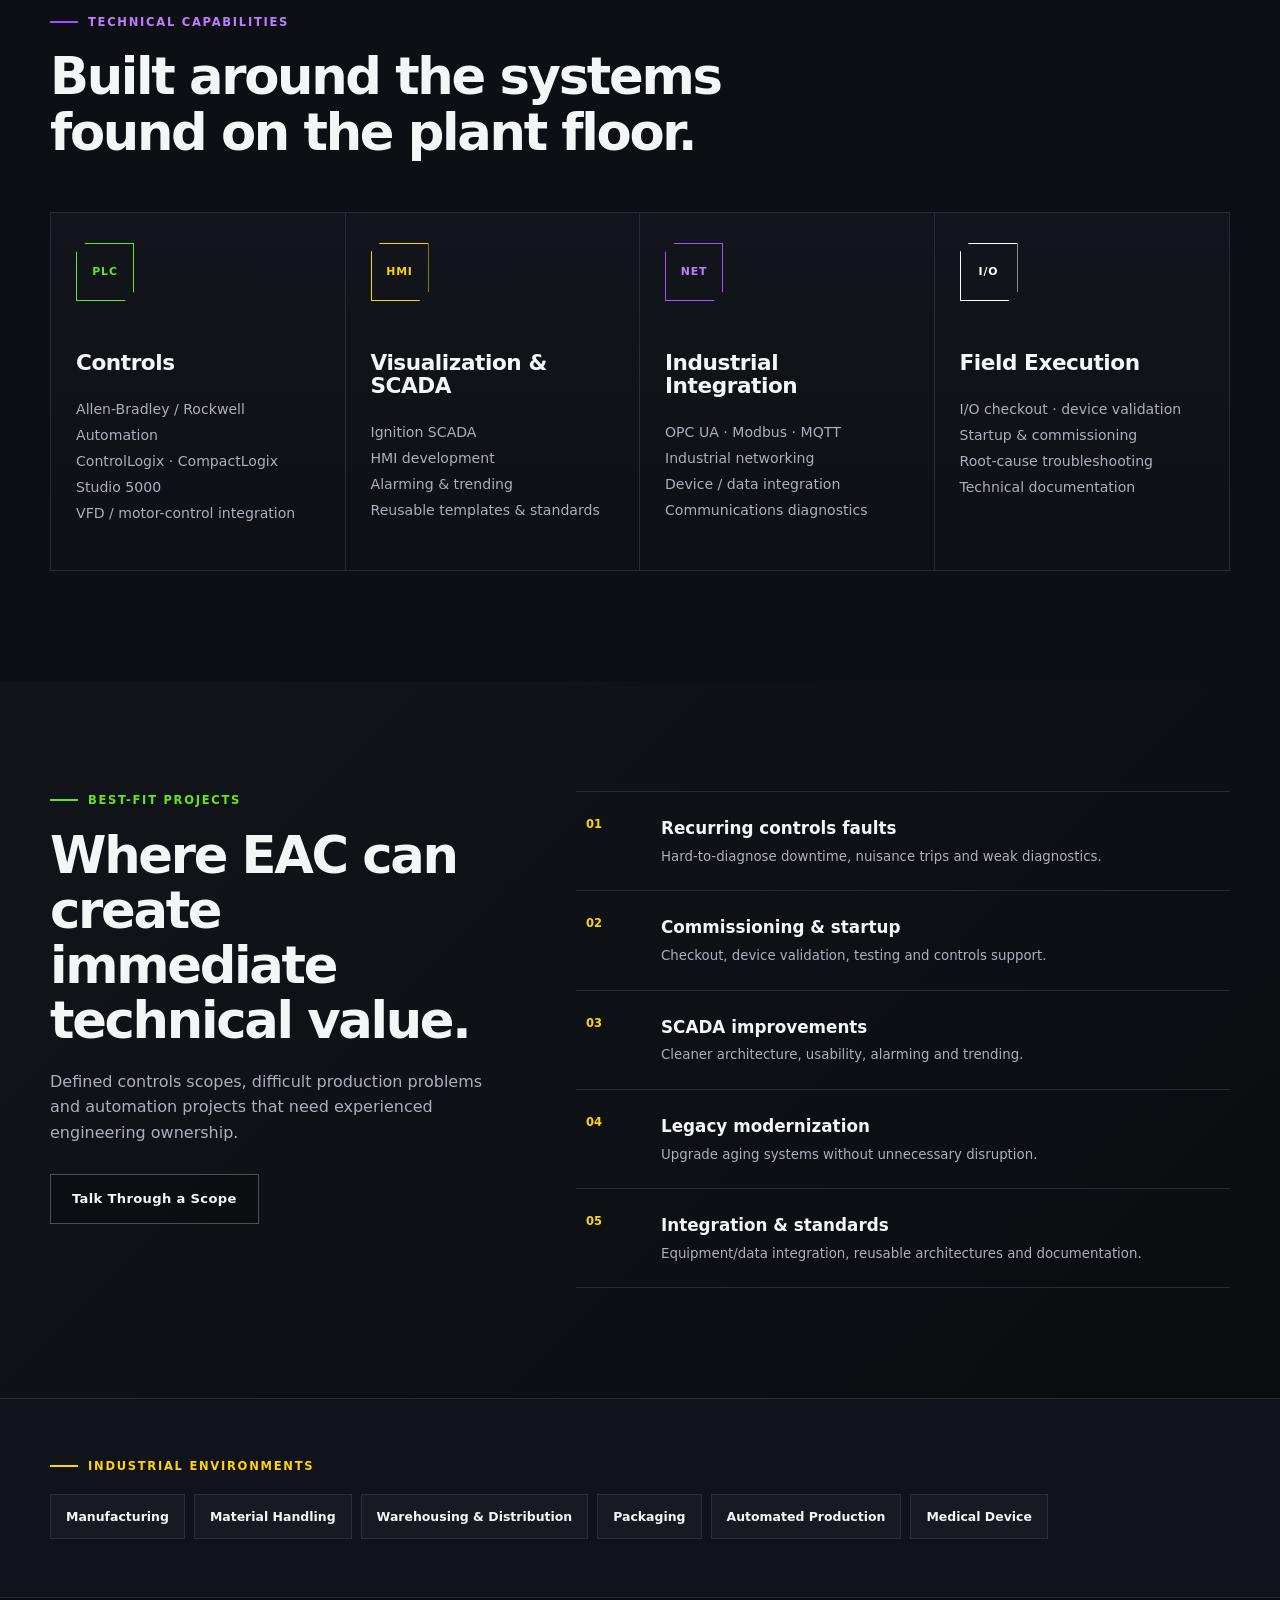
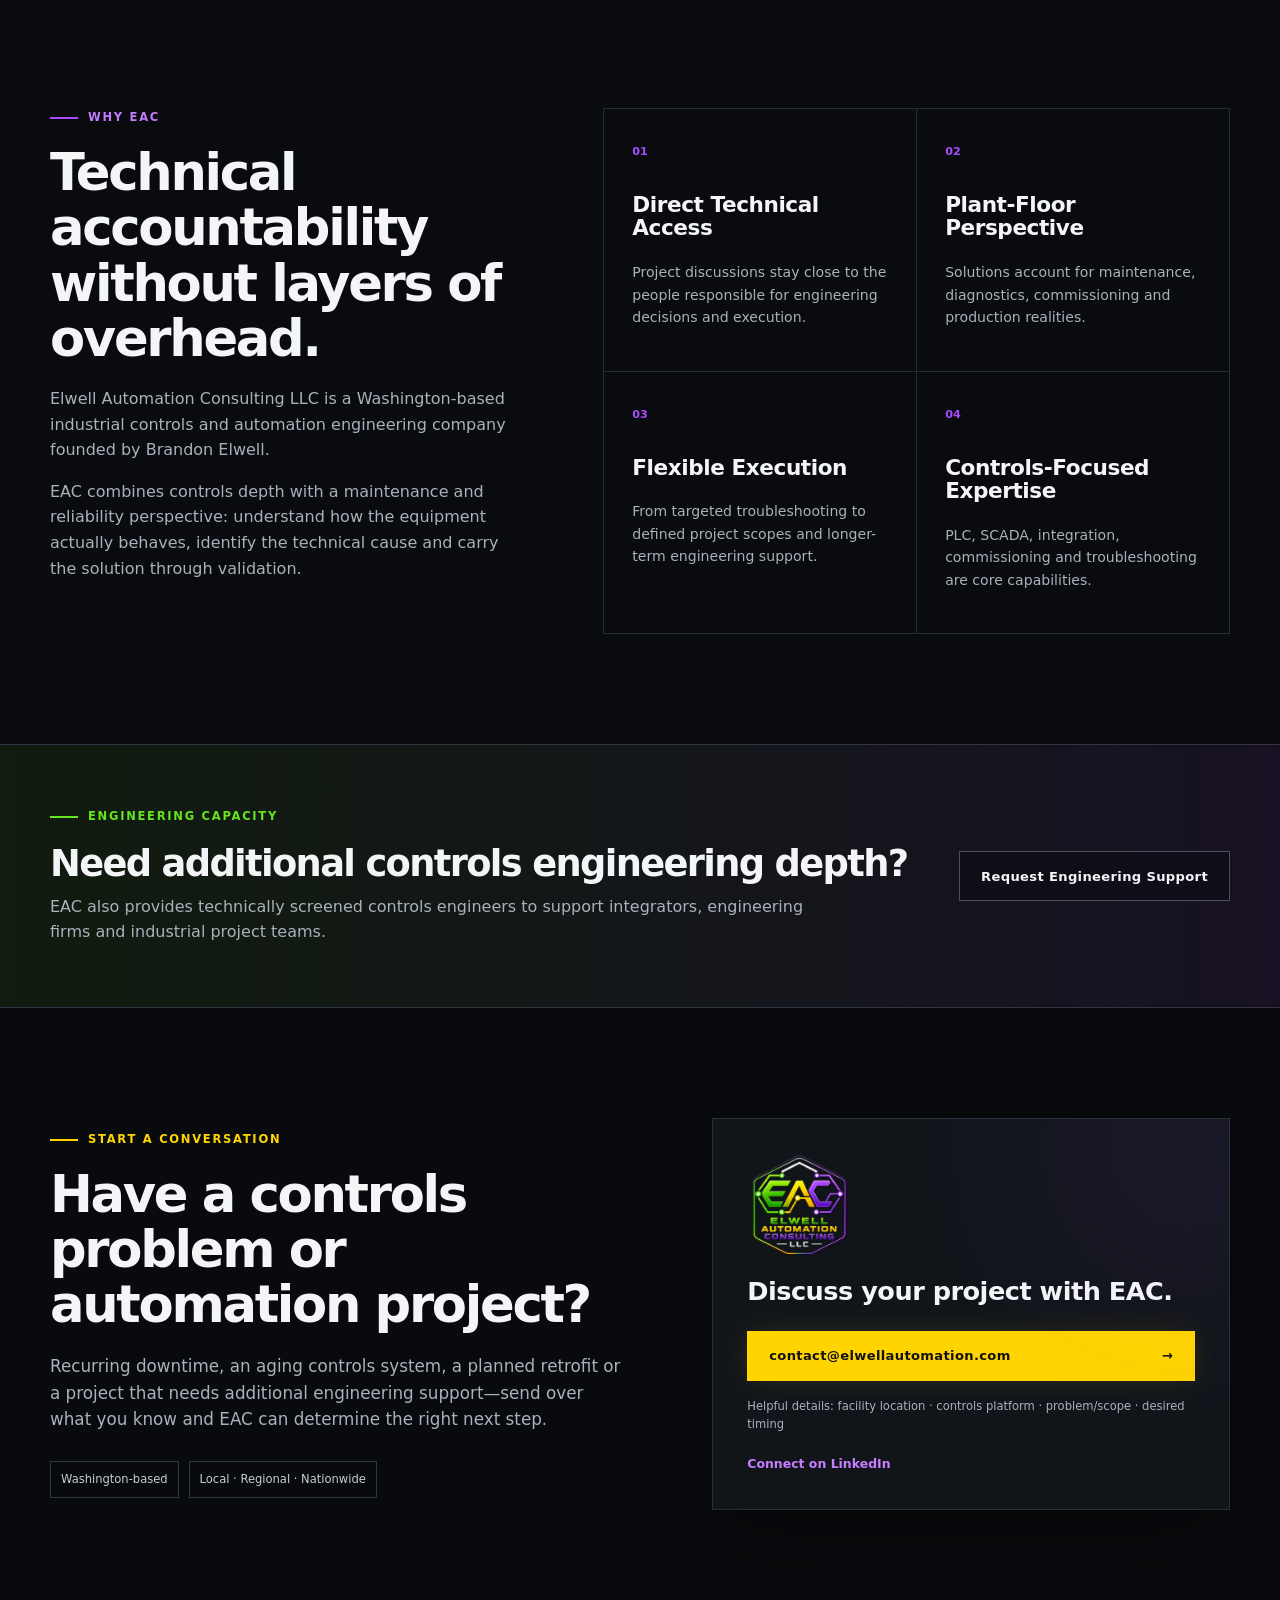
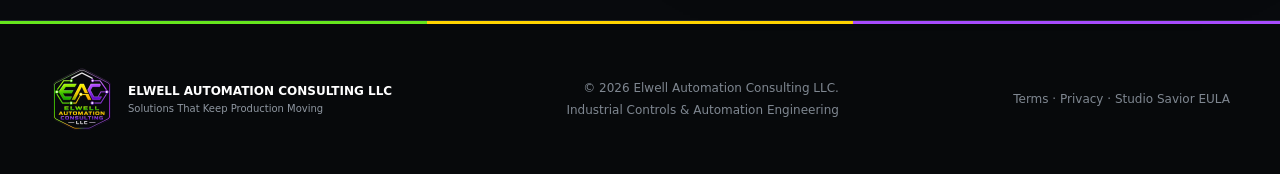
==== commit e9846f5b: "Legal Terms Pages" ====
--- a/index.html
+++ b/index.html
@@ -98,5 +98,5 @@
 
 <section class="section contact-section" id="contact"><div class="container contact-grid"><div class="contact-copy reveal"><p class="eyebrow yellow"><span></span>Start a Conversation</p><h2>Have a controls problem or automation project?</h2><p>Recurring downtime, an aging controls system, a planned retrofit or a project that needs additional engineering support—send over what you know and EAC can determine the right next step.</p><div class="contact-meta"><span>Washington-based</span><span>Local · Regional · Nationwide</span></div></div><div class="contact-panel reveal"><img src="assets/eac-logo.png" alt="" /><h3>Discuss your project with EAC.</h3><a class="button button-primary button-wide" href="mailto:contact@elwellautomation.com?subject=Automation%20Project%20Inquiry">contact@elwellautomation.com <b>→</b></a><p>Helpful details: facility location · controls platform · problem/scope · desired timing</p><a class="linkedin" href="https://www.linkedin.com/in/brandonelwell" rel="noopener" target="_blank">Connect on LinkedIn</a></div></div></section>
 </main>
-<footer class="site-footer"><div class="brand-stripe" aria-hidden="true"><i></i><i></i><i></i></div><div class="container footer-wrap"><div class="footer-brand"><img src="assets/eac-logo.png" alt="" /><span><strong>ELWELL AUTOMATION CONSULTING LLC</strong><small>Solutions That Keep Production Moving</small></span></div><div><p>© <span data-year></span> Elwell Automation Consulting LLC.</p><p>Industrial Controls &amp; Automation Engineering</p></div></div></footer>
+<footer class="site-footer"><div class="brand-stripe" aria-hidden="true"><i></i><i></i><i></i></div><div class="container footer-wrap"><div class="footer-brand"><img src="assets/eac-logo.png" alt="" /><span><strong>ELWELL AUTOMATION CONSULTING LLC</strong><small>Solutions That Keep Production Moving</small></span></div><div><p>© <span data-year></span> Elwell Automation Consulting LLC.</p><p>Industrial Controls &amp; Automation Engineering</p></div><div><p><a href="studio-savior/terms/">Terms</a> · <a href="studio-savior/privacy/">Privacy</a> · <a href="studio-savior/eula/">Studio Savior EULA</a></p></div></div></footer>
 </body></html>
